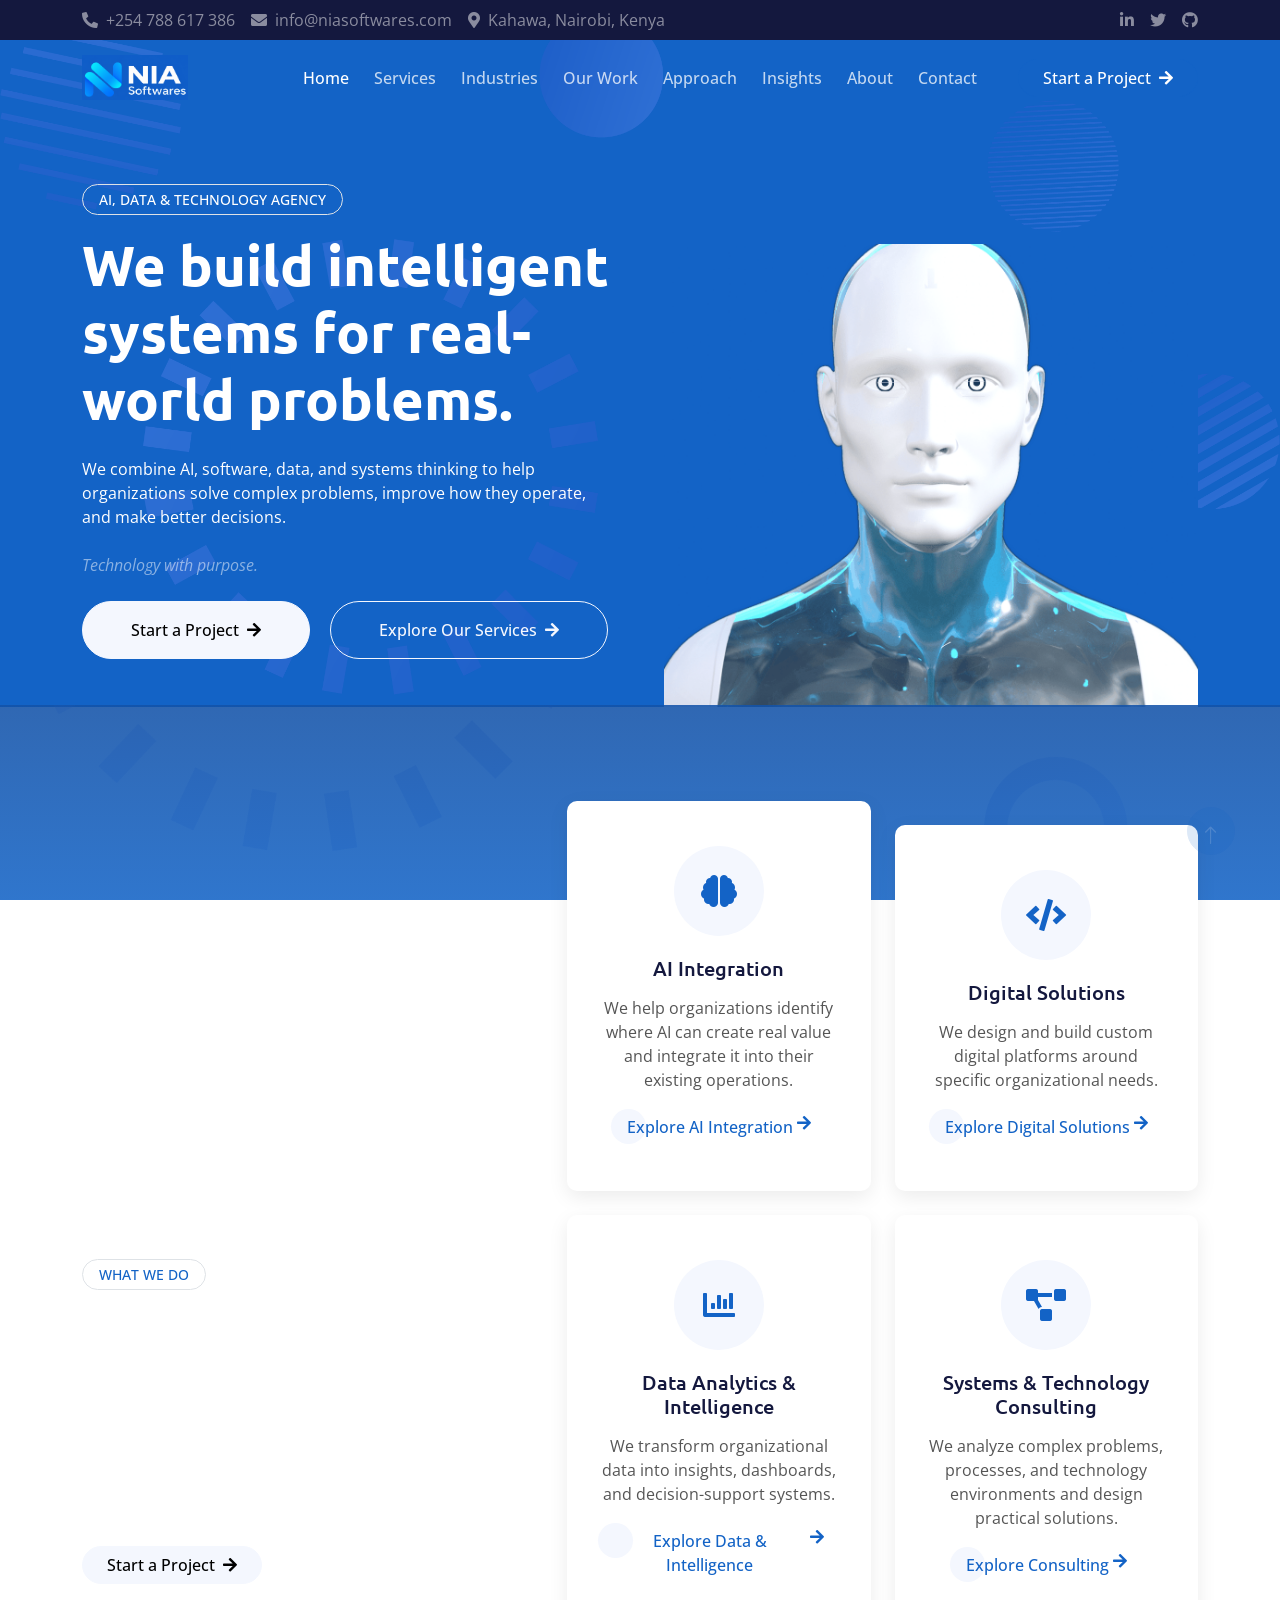
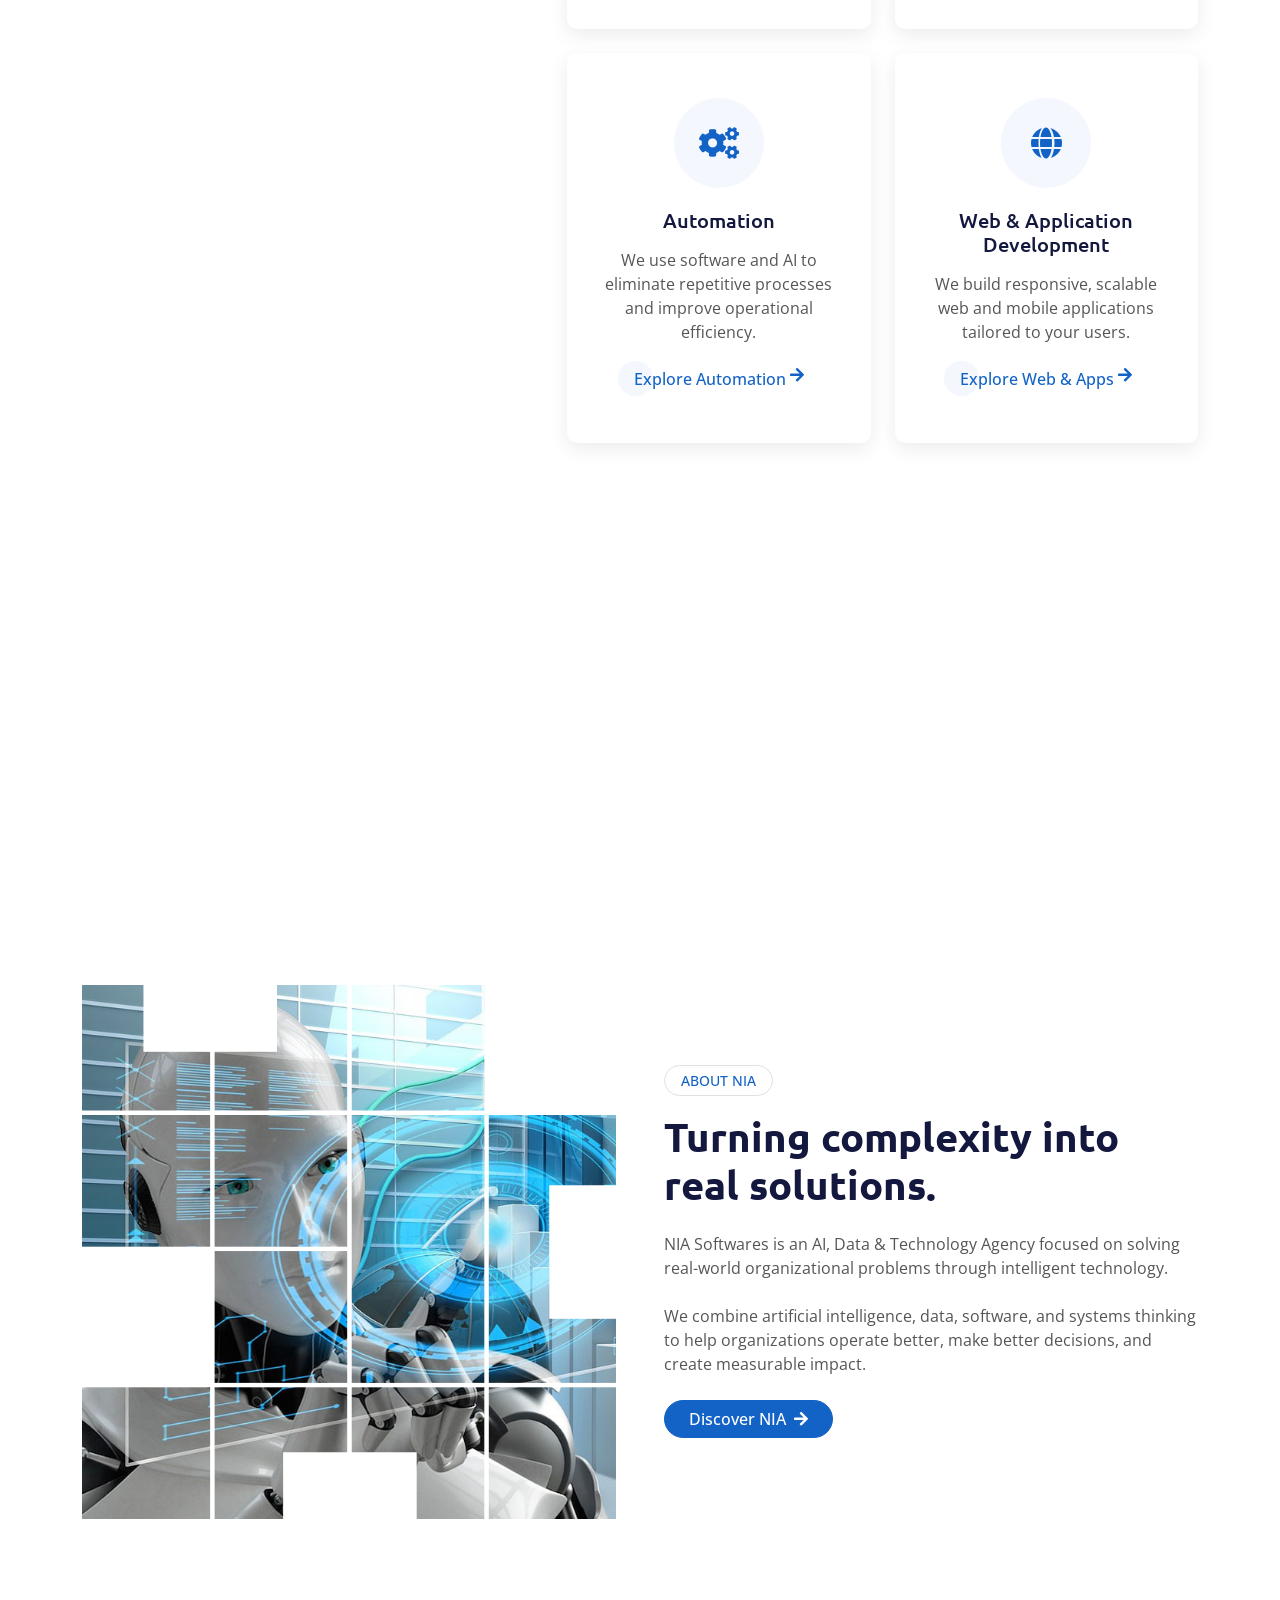
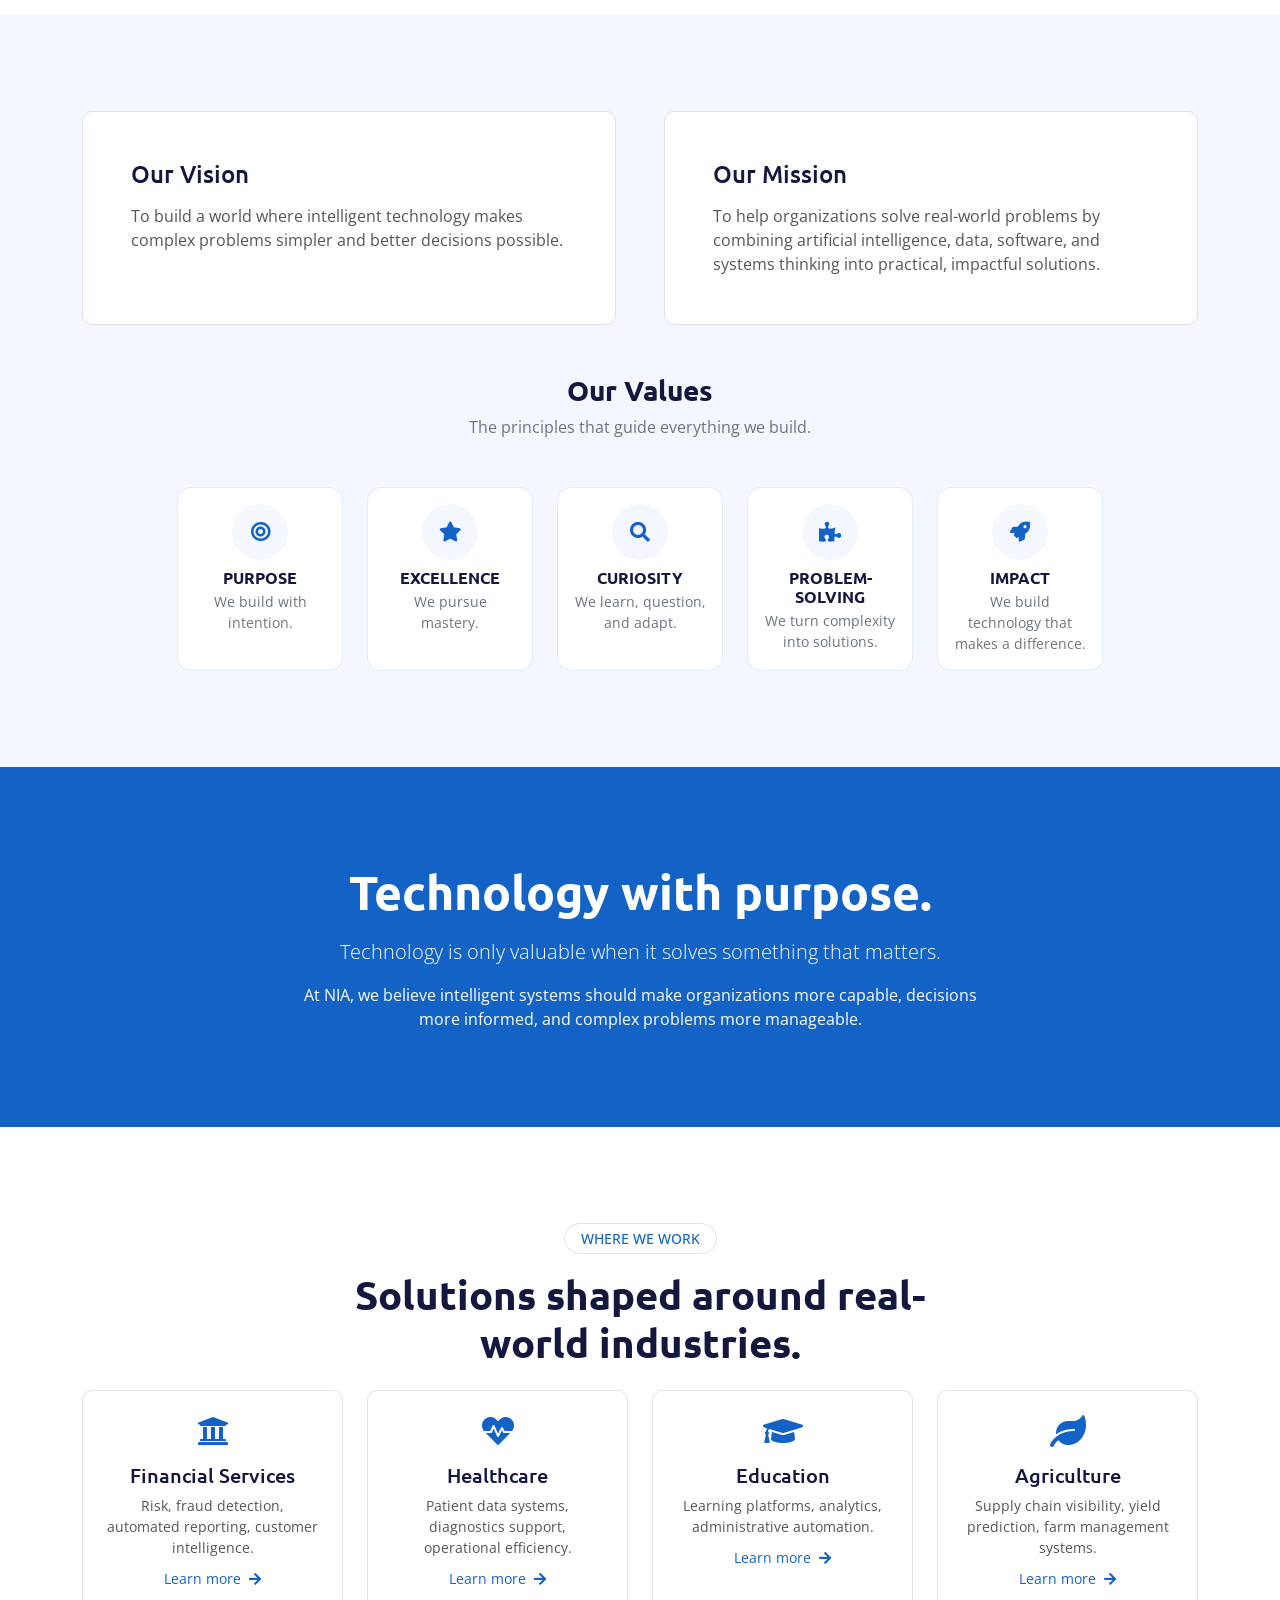
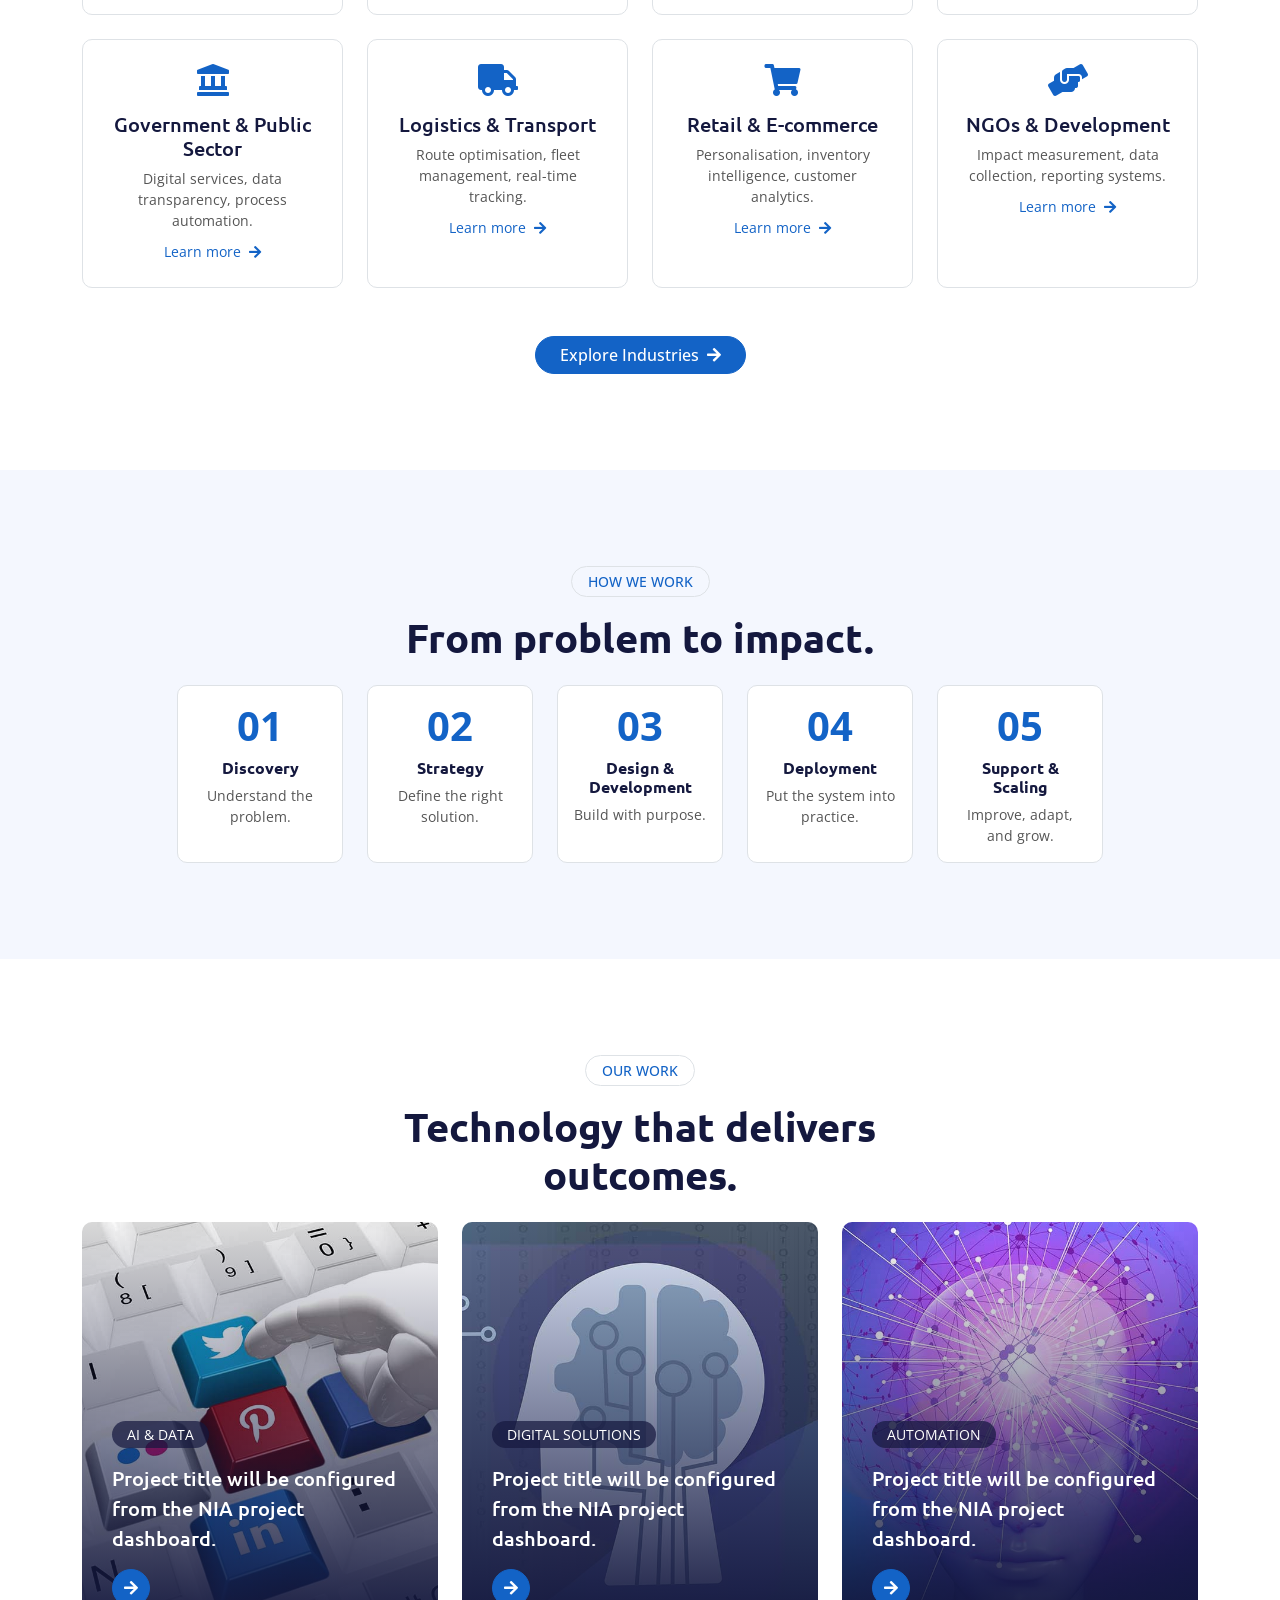
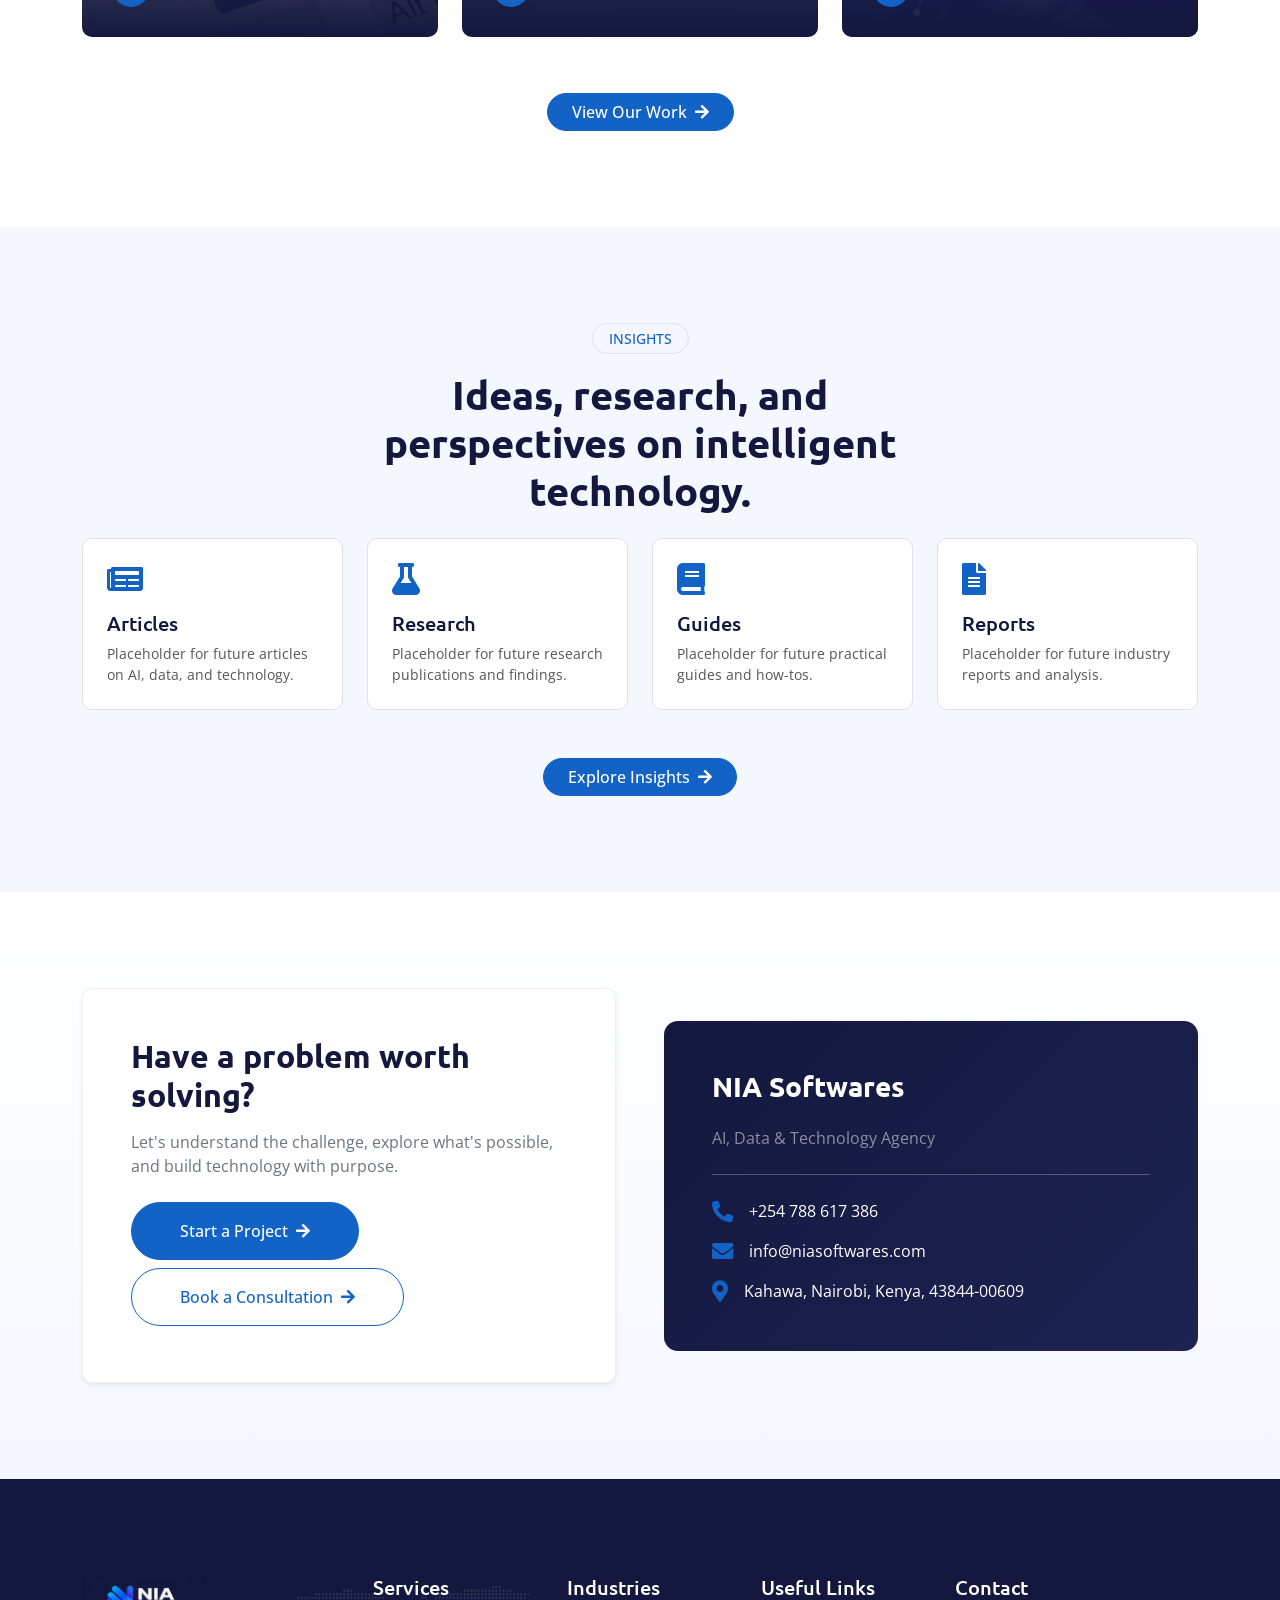
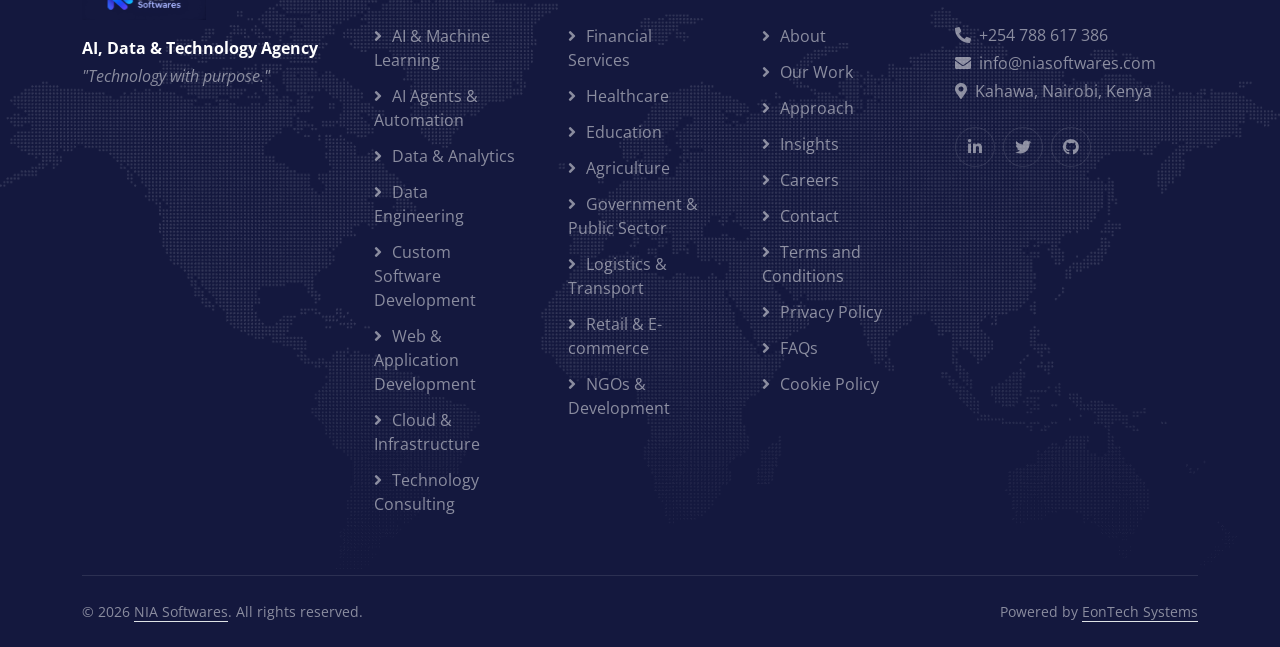
==== index.html @ f7722f37 "NIA Softwares" ====
<!doctype html>
<html lang="en">
  <head>
    <meta charset="utf-8" />
    <title>NIA Softwares | AI, Data &amp; Technology Agency</title>
    <meta
      name="description"
      content="NIA Softwares helps organizations solve real-world problems through AI, data, software, automation, and technology consulting."
    />
    <meta
      name="keywords"
      content="AI agency Kenya, AI solutions Kenya, data analytics Kenya, software development Kenya, AI automation, data intelligence, technology consulting, custom software development, digital solutions, artificial intelligence agency"
    />
    <meta name="viewport" content="width=device-width, initial-scale=1.0" />
    <meta name="theme-color" content="#1363C6" />
    <link rel="canonical" href="https://niasoftwares.com/" />

    <!-- Open Graph -->
    <meta
      property="og:title"
      content="NIA Softwares | AI, Data &amp; Technology Agency"
    />
    <meta
      property="og:description"
      content="We build intelligent systems for real-world problems."
    />
    <meta property="og:type" content="website" />
    <meta property="og:url" content="https://niasoftwares.com/" />
    <meta
      property="og:image"
      content="https://niasoftwares.com/img/nia-logo.png"
    />

    <!-- Twitter -->
    <meta name="twitter:card" content="summary_large_image" />
    <meta
      name="twitter:title"
      content="NIA Softwares | AI, Data &amp; Technology Agency"
    />
    <meta
      name="twitter:description"
      content="We build intelligent systems for real-world problems."
    />
    <meta
      name="twitter:image"
      content="https://niasoftwares.com/img/nia-logo.png"
    />

    <!-- Favicon -->
    <link href="img/favicon.ico" rel="icon" />

    <!-- Google Web Fonts -->
    <link rel="preconnect" href="https://fonts.googleapis.com" />
    <link rel="preconnect" href="https://fonts.gstatic.com" crossorigin />
    <link
      href="https://fonts.googleapis.com/css2?family=Open+Sans:wght@400;600&family=Ubuntu:wght@500;700&display=swap"
      rel="stylesheet"
    />

    <!-- Icon Font Stylesheet -->
    <link
      href="https://cdnjs.cloudflare.com/ajax/libs/font-awesome/5.10.0/css/all.min.css"
      rel="stylesheet"
    />
    <link
      href="https://cdn.jsdelivr.net/npm/bootstrap-icons@1.4.1/font/bootstrap-icons.css"
      rel="stylesheet"
    />

    <!-- Libraries Stylesheet -->
    <link href="lib/animate/animate.min.css" rel="stylesheet" />

    <!-- Customized Bootstrap Stylesheet -->
    <link href="css/bootstrap.min.css" rel="stylesheet" />

    <!-- Template Stylesheet -->
    <link href="css/style.css" rel="stylesheet" />
  </head>

  <body>
    <!-- Spinner Start -->
    <div
      id="spinner"
      class="show bg-white position-fixed translate-middle w-100 vh-100 top-50 start-50 d-flex align-items-center justify-content-center"
    >
      <div
        class="spinner-grow text-primary"
        style="width: 3rem; height: 3rem"
        role="status"
      >
        <span class="sr-only">Loading...</span>
      </div>
    </div>
    <!-- Spinner End -->

    <!-- Top Bar Start -->
    <div class="container-fluid bg-dark text-white-50 py-2 d-none d-lg-block">
      <div class="container">
        <div class="d-flex justify-content-between align-items-center">
          <div class="d-flex align-items-center">
            <a class="text-white-50 me-3" href="tel:+254788617386"
              ><i class="fa fa-phone-alt me-2"></i>+254 788 617 386</a
            >
            <a class="text-white-50 me-3" href="mailto:info@niasoftwares.com"
              ><i class="fa fa-envelope me-2"></i>info@niasoftwares.com</a
            >
            <span class="text-white-50"
              ><i class="fa fa-map-marker-alt me-2"></i>Kahawa, Nairobi,
              Kenya</span
            >
          </div>
          <div class="d-flex">
            <a class="text-white-50 me-3" href="#"
              ><i class="fab fa-linkedin-in"></i
            ></a>
            <a class="text-white-50 me-3" href="#"
              ><i class="fab fa-twitter"></i
            ></a>
            <a class="text-white-50" href="#"><i class="fab fa-github"></i></a>
          </div>
        </div>
      </div>
    </div>
    <!-- Top Bar End -->

    <!-- Navbar Start -->
    <div class="container-fluid sticky-top">
      <div class="container">
        <nav class="navbar navbar-expand-lg navbar-dark p-0">
          <a href="index.html" class="navbar-brand">
            <img
              src="img/nia-logo.png"
              alt="NIA Softwares"
              style="height: 45px"
            />
          </a>
          <button
            type="button"
            class="navbar-toggler ms-auto me-0"
            data-bs-toggle="collapse"
            data-bs-target="#navbarCollapse"
          >
            <span class="navbar-toggler-icon"></span>
          </button>
          <div class="collapse navbar-collapse" id="navbarCollapse">
            <div class="navbar-nav ms-auto align-items-lg-center">
              <a href="index.html" class="nav-item nav-link active">Home</a>

              <!-- Mega Menu: Services -->
              <div class="nav-item dropdown mega-menu">
                <a
                  href="#"
                  class="nav-link dropdown-toggle"
                  data-bs-toggle="dropdown"
                  >Services</a
                >
                <div class="dropdown-menu mega-dropdown">
                  <div class="row g-0">
                    <div class="col-lg-3 col-md-6">
                      <div class="mega-col">
                        <h6 class="mega-heading">AI &amp; Machine Learning</h6>
                        <a href="nia-services.html#ai-ml" class="mega-link"
                          >AI &amp; Machine Learning</a
                        >
                        <a href="nia-services.html#ai-agents" class="mega-link"
                          >AI Agents &amp; Automation</a
                        >
                        <a
                          href="nia-services.html#data-analytics"
                          class="mega-link"
                          >Data &amp; Analytics</a
                        >
                        <a
                          href="nia-services.html#data-engineering"
                          class="mega-link"
                          >Data Engineering</a
                        >
                      </div>
                    </div>
                    <div class="col-lg-3 col-md-6">
                      <div class="mega-col">
                        <h6 class="mega-heading">Development</h6>
                        <a
                          href="nia-services.html#custom-software"
                          class="mega-link"
                          >Custom Software Development</a
                        >
                        <a href="nia-services.html#web-app" class="mega-link"
                          >Web &amp; Application Development</a
                        >
                        <a
                          href="nia-services.html#cloud-infra"
                          class="mega-link"
                          >Cloud &amp; Infrastructure</a
                        >
                        <a href="nia-services.html#consulting" class="mega-link"
                          >Technology Consulting</a
                        >
                      </div>
                    </div>
                    <div class="col-lg-6 d-none d-lg-block">
                      <div class="mega-feature">
                        <i class="fa fa-cogs fa-2x text-primary mb-2"></i>
                        <h6 class="text-white">
                          Technology designed around your problems.
                        </h6>
                        <p class="small text-white-50 mb-2">
                          From AI to custom software, we build what your
                          organisation actually needs.
                        </p>
                        <a
                          href="nia-services.html"
                          class="btn btn-sm btn-primary rounded-pill px-3"
                          >Explore All Services
                          <i class="fa fa-arrow-right ms-1"></i
                        ></a>
                      </div>
                    </div>
                  </div>
                </div>
              </div>

              <!-- Mega Menu: Industries -->
              <div class="nav-item dropdown mega-menu">
                <a
                  href="#"
                  class="nav-link dropdown-toggle"
                  data-bs-toggle="dropdown"
                  >Industries</a
                >
                <div class="dropdown-menu mega-dropdown">
                  <div class="row g-0">
                    <div class="col-lg-3 col-md-6">
                      <div class="mega-col">
                        <h6 class="mega-heading">Sectors</h6>
                        <a href="nia-industries.html#finance" class="mega-link"
                          >Financial Services</a
                        >
                        <a
                          href="nia-industries.html#healthcare"
                          class="mega-link"
                          >Healthcare</a
                        >
                        <a
                          href="nia-industries.html#education"
                          class="mega-link"
                          >Education</a
                        >
                        <a
                          href="nia-industries.html#agriculture"
                          class="mega-link"
                          >Agriculture</a
                        >
                      </div>
                    </div>
                    <div class="col-lg-3 col-md-6">
                      <div class="mega-col">
                        <h6 class="mega-heading">Public &amp; Commerce</h6>
                        <a
                          href="nia-industries.html#government"
                          class="mega-link"
                          >Government &amp; Public Sector</a
                        >
                        <a
                          href="nia-industries.html#logistics"
                          class="mega-link"
                          >Logistics &amp; Transport</a
                        >
                        <a href="nia-industries.html#retail" class="mega-link"
                          >Retail &amp; E-commerce</a
                        >
                        <a href="nia-industries.html#ngos" class="mega-link"
                          >NGOs &amp; Development</a
                        >
                      </div>
                    </div>
                    <div class="col-lg-6 d-none d-lg-block">
                      <div class="mega-feature">
                        <i
                          class="fa fa-globe-africa fa-2x text-primary mb-2"
                        ></i>
                        <h6 class="text-white">
                          Solutions shaped around real-world industries.
                        </h6>
                        <p class="small text-white-50 mb-2">
                          We understand the context behind the technology.
                        </p>
                        <a
                          href="nia-industries.html"
                          class="btn btn-sm btn-primary rounded-pill px-3"
                          >Explore Industries
                          <i class="fa fa-arrow-right ms-1"></i
                        ></a>
                      </div>
                    </div>
                  </div>
                </div>
              </div>

              <!-- Mega Menu: Our Work -->
              <div class="nav-item dropdown mega-menu">
                <a
                  href="#"
                  class="nav-link dropdown-toggle"
                  data-bs-toggle="dropdown"
                  >Our Work</a
                >
                <div class="dropdown-menu mega-dropdown">
                  <div class="row g-0">
                    <div class="col-lg-3 col-md-6">
                      <div class="mega-col">
                        <h6 class="mega-heading">Evidence</h6>
                        <a href="nia-work.html#case-studies" class="mega-link"
                          >Case Studies</a
                        >
                        <a href="nia-work.html#projects" class="mega-link"
                          >Projects</a
                        >
                        <a href="nia-work.html#client-results" class="mega-link"
                          >Client Results</a
                        >
                      </div>
                    </div>
                    <div class="col-lg-3 col-md-6">
                      <div class="mega-col">
                        <h6 class="mega-heading">Coming Soon</h6>
                        <span class="mega-link disabled"
                          >Project Dashboard</span
                        >
                        <span class="mega-link disabled">Client Portal</span>
                      </div>
                    </div>
                    <div class="col-lg-6 d-none d-lg-block">
                      <div class="mega-feature">
                        <i class="fa fa-chart-line fa-2x text-primary mb-2"></i>
                        <h6 class="text-white">
                          Technology that delivers outcomes.
                        </h6>
                        <p class="small text-white-50 mb-2">
                          Real projects will be populated from the NIA
                          dashboard.
                        </p>
                        <a
                          href="nia-work.html"
                          class="btn btn-sm btn-primary rounded-pill px-3"
                          >View Our Work <i class="fa fa-arrow-right ms-1"></i
                        ></a>
                      </div>
                    </div>
                  </div>
                </div>
              </div>

              <!-- Mega Menu: Approach -->
              <div class="nav-item dropdown mega-menu">
                <a
                  href="#"
                  class="nav-link dropdown-toggle"
                  data-bs-toggle="dropdown"
                  >Approach</a
                >
                <div class="dropdown-menu mega-dropdown">
                  <div class="row g-0">
                    <div class="col-lg-3 col-md-6">
                      <div class="mega-col">
                        <h6 class="mega-heading">Process</h6>
                        <a
                          href="nia-approach.html#how-we-work"
                          class="mega-link"
                          >How We Work</a
                        >
                        <a href="nia-approach.html#discovery" class="mega-link"
                          >Discovery</a
                        >
                        <a href="nia-approach.html#strategy" class="mega-link"
                          >Strategy</a
                        >
                        <a href="nia-approach.html#design-dev" class="mega-link"
                          >Design &amp; Development</a
                        >
                      </div>
                    </div>
                    <div class="col-lg-3 col-md-6">
                      <div class="mega-col">
                        <h6 class="mega-heading">Delivery</h6>
                        <a href="nia-approach.html#deployment" class="mega-link"
                          >Deployment</a
                        >
                        <a href="nia-approach.html#support" class="mega-link"
                          >Support &amp; Scaling</a
                        >
                      </div>
                    </div>
                    <div class="col-lg-6 d-none d-lg-block">
                      <div class="mega-feature">
                        <i class="fa fa-route fa-2x text-primary mb-2"></i>
                        <h6 class="text-white">From problem to impact.</h6>
                        <p class="small text-white-50 mb-2">
                          A clear, structured path from understanding to scale.
                        </p>
                        <a
                          href="nia-approach.html"
                          class="btn btn-sm btn-primary rounded-pill px-3"
                          >See Our Approach
                          <i class="fa fa-arrow-right ms-1"></i
                        ></a>
                      </div>
                    </div>
                  </div>
                </div>
              </div>

              <!-- Mega Menu: Insights -->
              <div class="nav-item dropdown mega-menu">
                <a
                  href="#"
                  class="nav-link dropdown-toggle"
                  data-bs-toggle="dropdown"
                  >Insights</a
                >
                <div class="dropdown-menu mega-dropdown">
                  <div class="row g-0">
                    <div class="col-lg-3 col-md-6">
                      <div class="mega-col">
                        <h6 class="mega-heading">Knowledge</h6>
                        <a href="nia-insights.html#articles" class="mega-link"
                          >Articles</a
                        >
                        <a href="nia-insights.html#research" class="mega-link"
                          >Research</a
                        >
                        <a href="nia-insights.html#guides" class="mega-link"
                          >Guides</a
                        >
                        <a href="nia-insights.html#reports" class="mega-link"
                          >Reports</a
                        >
                      </div>
                    </div>
                    <div class="col-lg-3 col-md-6">
                      <div class="mega-col">
                        <h6 class="mega-heading">Coming Soon</h6>
                        <span class="mega-link disabled"
                          >AI &amp; Automation</span
                        >
                        <span class="mega-link disabled"
                          >Data &amp; Analytics</span
                        >
                      </div>
                    </div>
                    <div class="col-lg-6 d-none d-lg-block">
                      <div class="mega-feature">
                        <i class="fa fa-lightbulb fa-2x text-primary mb-2"></i>
                        <h6 class="text-white">
                          Ideas, research, and perspectives.
                        </h6>
                        <p class="small text-white-50 mb-2">
                          Thought leadership on intelligent technology.
                        </p>
                        <a
                          href="nia-insights.html"
                          class="btn btn-sm btn-primary rounded-pill px-3"
                          >Explore Insights
                          <i class="fa fa-arrow-right ms-1"></i
                        ></a>
                      </div>
                    </div>
                  </div>
                </div>
              </div>

              <!-- Mega Menu: About -->
              <div class="nav-item dropdown mega-menu">
                <a
                  href="#"
                  class="nav-link dropdown-toggle"
                  data-bs-toggle="dropdown"
                  >About</a
                >
                <div class="dropdown-menu mega-dropdown">
                  <div class="row g-0">
                    <div class="col-lg-3 col-md-6">
                      <div class="mega-col">
                        <h6 class="mega-heading">Company</h6>
                        <a href="nia-about.html#who-we-are" class="mega-link"
                          >Who We Are</a
                        >
                        <a href="nia-about.html#mission" class="mega-link"
                          >Our Mission</a
                        >
                        <a href="nia-about.html#team" class="mega-link"
                          >Our Team</a
                        >
                        <a href="nia-about.html#values" class="mega-link"
                          >Our Values</a
                        >
                        <a href="nia-about.html#careers" class="mega-link"
                          >Careers</a
                        >
                      </div>
                    </div>
                    <div class="col-lg-3 col-md-6">
                      <div class="mega-col">
                        <h6 class="mega-heading">Philosophy</h6>
                        <span class="mega-link disabled"
                          >Technology with purpose.</span
                        >
                      </div>
                    </div>
                    <div class="col-lg-6 d-none d-lg-block">
                      <div class="mega-feature">
                        <i class="fa fa-users fa-2x text-primary mb-2"></i>
                        <h6 class="text-white">
                          Turning complexity into real solutions.
                        </h6>
                        <p class="small text-white-50 mb-2">
                          Learn who we are and why we build.
                        </p>
                        <a
                          href="nia-about.html"
                          class="btn btn-sm btn-primary rounded-pill px-3"
                          >Discover NIA <i class="fa fa-arrow-right ms-1"></i
                        ></a>
                      </div>
                    </div>
                  </div>
                </div>
              </div>

              <a href="nia-contact.html" class="nav-item nav-link">Contact</a>
            </div>
            <a
              href="nia-contact.html"
              class="btn btn-primary rounded-pill px-4 ms-3 d-none d-lg-block"
              >Start a Project <i class="fa fa-arrow-right ms-1"></i
            ></a>
          </div>
        </nav>
      </div>
    </div>
    <!-- Navbar End -->

    <!-- Hero Start -->
    <div class="container-fluid pt-5 bg-primary hero-header mb-5">
      <div class="container pt-5">
        <div class="row g-5 pt-5">
          <div
            class="col-lg-6 align-self-center text-center text-lg-start mb-lg-5"
          >
            <div
              class="btn btn-sm border rounded-pill text-white px-3 mb-3 animated slideInRight"
            >
              AI, DATA &amp; TECHNOLOGY AGENCY
            </div>
            <h1 class="display-4 text-white mb-4 animated slideInRight">
              We build intelligent systems for real-world problems.
            </h1>
            <p class="text-white mb-4 animated slideInRight">
              We combine AI, software, data, and systems thinking to help
              organizations solve complex problems, improve how they operate,
              and make better decisions.
            </p>
            <p class="text-white-50 mb-4 animated slideInRight fst-italic">
              Technology with purpose.
            </p>
            <a
              href="nia-contact.html"
              class="btn btn-light py-sm-3 px-sm-5 rounded-pill me-3 animated slideInRight"
              >Start a Project <i class="fa fa-arrow-right ms-1"></i
            ></a>
            <a
              href="nia-services.html"
              class="btn btn-outline-light py-sm-3 px-sm-5 rounded-pill animated slideInRight"
              >Explore Our Services <i class="fa fa-arrow-right ms-1"></i
            ></a>
          </div>
          <div class="col-lg-6 align-self-end text-center text-lg-end">
            <img
              class="img-fluid"
              src="img/hero-img.gif"
              alt="Intelligent systems illustration"
            />
          </div>
        </div>
      </div>
    </div>
    <!-- Hero End -->

    <!-- What We Do Start (moved up, with background image) -->
    <div
      class="container-fluid py-5 nia-what-we-do"
      id="services"
      style="margin-top: -50px"
    >
      <div class="container py-5 position-relative">
        <div class="row g-5 align-items-center">
          <div class="col-lg-5 wow fadeIn" data-wow-delay="0.1s">
            <div
              class="btn btn-sm border rounded-pill text-primary px-3 mb-3 bg-white"
            >
              WHAT WE DO
            </div>
            <h1 class="mb-4 text-white">
              Technology designed around your problems.
            </h1>
            <p class="mb-4 text-white-50">
              We don't start with technology for technology's sake. We start by
              understanding the problem, then design the right combination of
              AI, data, software, automation, and systems thinking to solve it.
            </p>
            <a class="btn btn-light rounded-pill px-4" href="nia-contact.html"
              >Start a Project <i class="fa fa-arrow-right ms-1"></i
            ></a>
          </div>
          <div class="col-lg-7">
            <div class="row g-4">
              <div class="col-md-6">
                <div class="row g-4">
                  <div
                    class="col-12 wow fadeIn"
                    data-wow-delay="0.1s"
                    id="service-ai"
                  >
                    <div
                      class="service-item d-flex flex-column justify-content-center text-center rounded bg-white bg-opacity-95"
                    >
                      <div class="service-icon btn-square">
                        <i class="fa fa-brain fa-2x"></i>
                      </div>
                      <h5 class="mb-3">AI Integration</h5>
                      <p>
                        We help organizations identify where AI can create real
                        value and integrate it into their existing operations.
                      </p>
                      <a
                        class="btn px-3 mt-auto mx-auto"
                        href="nia-services.html#ai-ml"
                        >Explore AI Integration
                        <i class="fa fa-arrow-right ms-1"></i
                      ></a>
                    </div>
                  </div>
                  <div
                    class="col-12 wow fadeIn"
                    data-wow-delay="0.3s"
                    id="service-data"
                  >
                    <div
                      class="service-item d-flex flex-column justify-content-center text-center rounded bg-white bg-opacity-95"
                    >
                      <div class="service-icon btn-square">
                        <i class="fa fa-chart-bar fa-2x"></i>
                      </div>
                      <h5 class="mb-3">Data Analytics &amp; Intelligence</h5>
                      <p>
                        We transform organizational data into insights,
                        dashboards, and decision-support systems.
                      </p>
                      <a
                        class="btn px-3 mt-auto mx-auto"
                        href="nia-services.html#data-analytics"
                        >Explore Data &amp; Intelligence
                        <i class="fa fa-arrow-right ms-1"></i
                      ></a>
                    </div>
                  </div>
                  <div
                    class="col-12 wow fadeIn"
                    data-wow-delay="0.5s"
                    id="service-automation"
                  >
                    <div
                      class="service-item d-flex flex-column justify-content-center text-center rounded bg-white bg-opacity-95"
                    >
                      <div class="service-icon btn-square">
                        <i class="fa fa-cogs fa-2x"></i>
                      </div>
                      <h5 class="mb-3">Automation</h5>
                      <p>
                        We use software and AI to eliminate repetitive processes
                        and improve operational efficiency.
                      </p>
                      <a
                        class="btn px-3 mt-auto mx-auto"
                        href="nia-services.html#ai-agents"
                        >Explore Automation
                        <i class="fa fa-arrow-right ms-1"></i
                      ></a>
                    </div>
                  </div>
                </div>
              </div>
              <div class="col-md-6 pt-md-4">
                <div class="row g-4">
                  <div
                    class="col-12 wow fadeIn"
                    data-wow-delay="0.2s"
                    id="service-custom"
                  >
                    <div
                      class="service-item d-flex flex-column justify-content-center text-center rounded bg-white bg-opacity-95"
                    >
                      <div class="service-icon btn-square">
                        <i class="fa fa-code fa-2x"></i>
                      </div>
                      <h5 class="mb-3">Digital Solutions</h5>
                      <p>
                        We design and build custom digital platforms around
                        specific organizational needs.
                      </p>
                      <a
                        class="btn px-3 mt-auto mx-auto"
                        href="nia-services.html#custom-software"
                        >Explore Digital Solutions
                        <i class="fa fa-arrow-right ms-1"></i
                      ></a>
                    </div>
                  </div>
                  <div
                    class="col-12 wow fadeIn"
                    data-wow-delay="0.4s"
                    id="service-consulting"
                  >
                    <div
                      class="service-item d-flex flex-column justify-content-center text-center rounded bg-white bg-opacity-95"
                    >
                      <div class="service-icon btn-square">
                        <i class="fa fa-project-diagram fa-2x"></i>
                      </div>
                      <h5 class="mb-3">Systems &amp; Technology Consulting</h5>
                      <p>
                        We analyze complex problems, processes, and technology
                        environments and design practical solutions.
                      </p>
                      <a
                        class="btn px-3 mt-auto mx-auto"
                        href="nia-services.html#consulting"
                        >Explore Consulting
                        <i class="fa fa-arrow-right ms-1"></i
                      ></a>
                    </div>
                  </div>
                  <div
                    class="col-12 wow fadeIn"
                    data-wow-delay="0.6s"
                    id="service-web"
                  >
                    <div
                      class="service-item d-flex flex-column justify-content-center text-center rounded bg-white bg-opacity-95"
                    >
                      <div class="service-icon btn-square">
                        <i class="fa fa-globe fa-2x"></i>
                      </div>
                      <h5 class="mb-3">Web &amp; Application Development</h5>
                      <p>
                        We build responsive, scalable web and mobile
                        applications tailored to your users.
                      </p>
                      <a
                        class="btn px-3 mt-auto mx-auto"
                        href="nia-services.html#web-app"
                        >Explore Web &amp; Apps
                        <i class="fa fa-arrow-right ms-1"></i
                      ></a>
                    </div>
                  </div>
                </div>
              </div>
            </div>
          </div>
        </div>
      </div>
    </div>
    <!-- What We Do End -->

    <!-- Fixed Background Parallax Section -->
    <div class="container-fluid nia-parallax-section">
      <div class="container py-5 text-center">
        <div class="row justify-content-center py-5">
          <div class="col-lg-8 wow fadeIn" data-wow-delay="0.1s">
            <h2 class="text-white display-6 mb-3">
              From complexity to clarity.
            </h2>
            <p class="text-white-50 lead">
              We turn real-world problems into intelligent, practical systems.
            </p>
          </div>
        </div>
      </div>
    </div>
    <!-- Fixed Background Parallax End -->

    <!-- About NIA Start -->
    <div class="container-fluid py-5" id="about">
      <div class="container py-5">
        <div class="row g-5 align-items-center">
          <div class="col-lg-6 wow fadeIn" data-wow-delay="0.1s">
            <div class="about-img">
              <img
                class="img-fluid"
                src="img/about-img.jpg"
                alt="NIA Softwares team collaborating"
              />
            </div>
          </div>
          <div class="col-lg-6 wow fadeIn" data-wow-delay="0.5s">
            <div class="btn btn-sm border rounded-pill text-primary px-3 mb-3">
              ABOUT NIA
            </div>
            <h1 class="mb-4">Turning complexity into real solutions.</h1>
            <p class="mb-4">
              NIA Softwares is an AI, Data &amp; Technology Agency focused on
              solving real-world organizational problems through intelligent
              technology.
            </p>
            <p class="mb-4">
              We combine artificial intelligence, data, software, and systems
              thinking to help organizations operate better, make better
              decisions, and create measurable impact.
            </p>
            <a
              class="btn btn-primary rounded-pill px-4"
              href="nia-about.html#who-we-are"
              >Discover NIA <i class="fa fa-arrow-right ms-1"></i
            ></a>
          </div>
        </div>
      </div>
    </div>
    <!-- About NIA End -->

    <!-- Vision Mission Values Start (Redesigned Values) -->
    <div class="container-fluid bg-light py-5">
      <div class="container py-5">
        <div class="row g-5 mb-5">
          <div class="col-lg-6 wow fadeIn" data-wow-delay="0.1s">
            <div class="h-100 p-5 bg-white rounded border">
              <h4 class="mb-3">Our Vision</h4>
              <p class="mb-0">
                To build a world where intelligent technology makes complex
                problems simpler and better decisions possible.
              </p>
            </div>
          </div>
          <div class="col-lg-6 wow fadeIn" data-wow-delay="0.3s">
            <div class="h-100 p-5 bg-white rounded border">
              <h4 class="mb-3">Our Mission</h4>
              <p class="mb-0">
                To help organizations solve real-world problems by combining
                artificial intelligence, data, software, and systems thinking
                into practical, impactful solutions.
              </p>
            </div>
          </div>
        </div>

        <!-- Redesigned Our Values -->
        <div class="text-center mb-5 wow fadeIn" data-wow-delay="0.1s">
          <h3 class="mb-2">Our Values</h3>
          <p class="text-muted">
            The principles that guide everything we build.
          </p>
        </div>
        <div class="row g-4 justify-content-center">
          <div class="col-lg-2 col-md-4 col-6 wow fadeIn" data-wow-delay="0.1s">
            <div class="value-pill text-center p-3">
              <div class="value-icon mb-2"><i class="fa fa-bullseye"></i></div>
              <h6 class="mb-1 fw-bold">PURPOSE</h6>
              <p class="small text-muted mb-0">We build with intention.</p>
            </div>
          </div>
          <div class="col-lg-2 col-md-4 col-6 wow fadeIn" data-wow-delay="0.2s">
            <div class="value-pill text-center p-3">
              <div class="value-icon mb-2"><i class="fa fa-star"></i></div>
              <h6 class="mb-1 fw-bold">EXCELLENCE</h6>
              <p class="small text-muted mb-0">We pursue mastery.</p>
            </div>
          </div>
          <div class="col-lg-2 col-md-4 col-6 wow fadeIn" data-wow-delay="0.3s">
            <div class="value-pill text-center p-3">
              <div class="value-icon mb-2"><i class="fa fa-search"></i></div>
              <h6 class="mb-1 fw-bold">CURIOSITY</h6>
              <p class="small text-muted mb-0">
                We learn, question, and adapt.
              </p>
            </div>
          </div>
          <div class="col-lg-2 col-md-4 col-6 wow fadeIn" data-wow-delay="0.4s">
            <div class="value-pill text-center p-3">
              <div class="value-icon mb-2">
                <i class="fa fa-puzzle-piece"></i>
              </div>
              <h6 class="mb-1 fw-bold">PROBLEM-SOLVING</h6>
              <p class="small text-muted mb-0">
                We turn complexity into solutions.
              </p>
            </div>
          </div>
          <div class="col-lg-2 col-md-4 col-6 wow fadeIn" data-wow-delay="0.5s">
            <div class="value-pill text-center p-3">
              <div class="value-icon mb-2"><i class="fa fa-rocket"></i></div>
              <h6 class="mb-1 fw-bold">IMPACT</h6>
              <p class="small text-muted mb-0">
                We build technology that makes a difference.
              </p>
            </div>
          </div>
        </div>
      </div>
    </div>
    <!-- Vision Mission Values End -->

    <!-- Brand Philosophy Start -->
    <div class="container-fluid py-5 bg-primary text-white">
      <div class="container py-5 text-center wow fadeIn" data-wow-delay="0.1s">
        <h2 class="display-5 text-white mb-3">Technology with purpose.</h2>
        <p class="lead mb-3">
          Technology is only valuable when it solves something that matters.
        </p>
        <p class="mb-0 mx-auto" style="max-width: 700px">
          At NIA, we believe intelligent systems should make organizations more
          capable, decisions more informed, and complex problems more
          manageable.
        </p>
      </div>
    </div>
    <!-- Brand Philosophy End -->

    <!-- Industries Preview Start -->
    <div class="container-fluid py-5" id="industries">
      <div class="container py-5">
        <div
          class="text-center mx-auto wow fadeIn"
          data-wow-delay="0.1s"
          style="max-width: 600px"
        >
          <div class="btn btn-sm border rounded-pill text-primary px-3 mb-3">
            WHERE WE WORK
          </div>
          <h1 class="mb-4">Solutions shaped around real-world industries.</h1>
        </div>
        <div class="row g-4">
          <div
            class="col-lg-3 col-md-6 wow fadeIn"
            data-wow-delay="0.1s"
            id="industry-finance"
          >
            <div class="p-4 border rounded h-100 bg-white text-center">
              <i class="fa fa-university fa-2x text-primary mb-3"></i>
              <h5>Financial Services</h5>
              <p class="small mb-2">
                Risk, fraud detection, automated reporting, customer
                intelligence.
              </p>
              <a href="nia-industries.html#finance" class="text-primary small"
                >Learn more <i class="fa fa-arrow-right ms-1"></i
              ></a>
            </div>
          </div>
          <div
            class="col-lg-3 col-md-6 wow fadeIn"
            data-wow-delay="0.2s"
            id="industry-health"
          >
            <div class="p-4 border rounded h-100 bg-white text-center">
              <i class="fa fa-heartbeat fa-2x text-primary mb-3"></i>
              <h5>Healthcare</h5>
              <p class="small mb-2">
                Patient data systems, diagnostics support, operational
                efficiency.
              </p>
              <a
                href="nia-industries.html#healthcare"
                class="text-primary small"
                >Learn more <i class="fa fa-arrow-right ms-1"></i
              ></a>
            </div>
          </div>
          <div
            class="col-lg-3 col-md-6 wow fadeIn"
            data-wow-delay="0.3s"
            id="industry-education"
          >
            <div class="p-4 border rounded h-100 bg-white text-center">
              <i class="fa fa-graduation-cap fa-2x text-primary mb-3"></i>
              <h5>Education</h5>
              <p class="small mb-2">
                Learning platforms, analytics, administrative automation.
              </p>
              <a href="nia-industries.html#education" class="text-primary small"
                >Learn more <i class="fa fa-arrow-right ms-1"></i
              ></a>
            </div>
          </div>
          <div
            class="col-lg-3 col-md-6 wow fadeIn"
            data-wow-delay="0.4s"
            id="industry-agriculture"
          >
            <div class="p-4 border rounded h-100 bg-white text-center">
              <i class="fa fa-leaf fa-2x text-primary mb-3"></i>
              <h5>Agriculture</h5>
              <p class="small mb-2">
                Supply chain visibility, yield prediction, farm management
                systems.
              </p>
              <a
                href="nia-industries.html#agriculture"
                class="text-primary small"
                >Learn more <i class="fa fa-arrow-right ms-1"></i
              ></a>
            </div>
          </div>
          <div
            class="col-lg-3 col-md-6 wow fadeIn"
            data-wow-delay="0.1s"
            id="industry-government"
          >
            <div class="p-4 border rounded h-100 bg-white text-center">
              <i class="fa fa-landmark fa-2x text-primary mb-3"></i>
              <h5>Government &amp; Public Sector</h5>
              <p class="small mb-2">
                Digital services, data transparency, process automation.
              </p>
              <a
                href="nia-industries.html#government"
                class="text-primary small"
                >Learn more <i class="fa fa-arrow-right ms-1"></i
              ></a>
            </div>
          </div>
          <div
            class="col-lg-3 col-md-6 wow fadeIn"
            data-wow-delay="0.2s"
            id="industry-logistics"
          >
            <div class="p-4 border rounded h-100 bg-white text-center">
              <i class="fa fa-truck fa-2x text-primary mb-3"></i>
              <h5>Logistics &amp; Transport</h5>
              <p class="small mb-2">
                Route optimisation, fleet management, real-time tracking.
              </p>
              <a href="nia-industries.html#logistics" class="text-primary small"
                >Learn more <i class="fa fa-arrow-right ms-1"></i
              ></a>
            </div>
          </div>
          <div
            class="col-lg-3 col-md-6 wow fadeIn"
            data-wow-delay="0.3s"
            id="industry-retail"
          >
            <div class="p-4 border rounded h-100 bg-white text-center">
              <i class="fa fa-shopping-cart fa-2x text-primary mb-3"></i>
              <h5>Retail &amp; E-commerce</h5>
              <p class="small mb-2">
                Personalisation, inventory intelligence, customer analytics.
              </p>
              <a href="nia-industries.html#retail" class="text-primary small"
                >Learn more <i class="fa fa-arrow-right ms-1"></i
              ></a>
            </div>
          </div>
          <div
            class="col-lg-3 col-md-6 wow fadeIn"
            data-wow-delay="0.4s"
            id="industry-ngos"
          >
            <div class="p-4 border rounded h-100 bg-white text-center">
              <i class="fa fa-hands-helping fa-2x text-primary mb-3"></i>
              <h5>NGOs &amp; Development</h5>
              <p class="small mb-2">
                Impact measurement, data collection, reporting systems.
              </p>
              <a href="nia-industries.html#ngos" class="text-primary small"
                >Learn more <i class="fa fa-arrow-right ms-1"></i
              ></a>
            </div>
          </div>
        </div>
        <div class="text-center mt-5 wow fadeIn" data-wow-delay="0.1s">
          <a
            href="nia-industries.html"
            class="btn btn-primary rounded-pill px-4"
            >Explore Industries <i class="fa fa-arrow-right ms-1"></i
          ></a>
        </div>
      </div>
    </div>
    <!-- Industries Preview End -->

    <!-- Approach Preview Start -->
    <div class="container-fluid bg-light py-5" id="approach">
      <div class="container py-5">
        <div
          class="text-center mx-auto wow fadeIn"
          data-wow-delay="0.1s"
          style="max-width: 600px"
        >
          <div class="btn btn-sm border rounded-pill text-primary px-3 mb-3">
            HOW WE WORK
          </div>
          <h1 class="mb-4">From problem to impact.</h1>
        </div>
        <div class="row g-4 justify-content-center">
          <div
            class="col-lg-2 col-md-4 wow fadeIn"
            data-wow-delay="0.1s"
            id="approach-discovery"
          >
            <div class="text-center p-3 bg-white rounded border h-100">
              <div class="display-6 text-primary mb-2">01</div>
              <h6 class="fw-bold">Discovery</h6>
              <p class="small mb-0">Understand the problem.</p>
            </div>
          </div>
          <div
            class="col-lg-2 col-md-4 wow fadeIn"
            data-wow-delay="0.2s"
            id="approach-strategy"
          >
            <div class="text-center p-3 bg-white rounded border h-100">
              <div class="display-6 text-primary mb-2">02</div>
              <h6 class="fw-bold">Strategy</h6>
              <p class="small mb-0">Define the right solution.</p>
            </div>
          </div>
          <div
            class="col-lg-2 col-md-4 wow fadeIn"
            data-wow-delay="0.3s"
            id="approach-design"
          >
            <div class="text-center p-3 bg-white rounded border h-100">
              <div class="display-6 text-primary mb-2">03</div>
              <h6 class="fw-bold">Design &amp; Development</h6>
              <p class="small mb-0">Build with purpose.</p>
            </div>
          </div>
          <div
            class="col-lg-2 col-md-4 wow fadeIn"
            data-wow-delay="0.4s"
            id="approach-deployment"
          >
            <div class="text-center p-3 bg-white rounded border h-100">
              <div class="display-6 text-primary mb-2">04</div>
              <h6 class="fw-bold">Deployment</h6>
              <p class="small mb-0">Put the system into practice.</p>
            </div>
          </div>
          <div
            class="col-lg-2 col-md-4 wow fadeIn"
            data-wow-delay="0.5s"
            id="approach-support"
          >
            <div class="text-center p-3 bg-white rounded border h-100">
              <div class="display-6 text-primary mb-2">05</div>
              <h6 class="fw-bold">Support &amp; Scaling</h6>
              <p class="small mb-0">Improve, adapt, and grow.</p>
            </div>
          </div>
        </div>
      </div>
    </div>
    <!-- Approach Preview End -->

    <!-- Our Work Preview Start -->
    <div class="container-fluid py-5" id="work">
      <div class="container py-5">
        <div
          class="text-center mx-auto wow fadeIn"
          data-wow-delay="0.1s"
          style="max-width: 600px"
        >
          <div class="btn btn-sm border rounded-pill text-primary px-3 mb-3">
            OUR WORK
          </div>
          <h1 class="mb-4">Technology that delivers outcomes.</h1>
        </div>
        <div class="row g-4">
          <div class="col-lg-4 wow fadeIn" data-wow-delay="0.3s" id="work-case">
            <div
              class="case-item position-relative overflow-hidden rounded mb-2"
            >
              <img
                class="img-fluid"
                src="img/project-1.jpg"
                alt="Project placeholder"
              />
              <a
                class="case-overlay text-decoration-none"
                href="nia-work.html#case-studies"
              >
                <small>AI &amp; DATA</small>
                <h5 class="lh-base text-white mb-3">
                  Project title will be configured from the NIA project
                  dashboard.
                </h5>
                <span class="btn btn-square btn-primary"
                  ><i class="fa fa-arrow-right"></i
                ></span>
              </a>
            </div>
          </div>
          <div
            class="col-lg-4 wow fadeIn"
            data-wow-delay="0.5s"
            id="work-projects"
          >
            <div
              class="case-item position-relative overflow-hidden rounded mb-2"
            >
              <img
                class="img-fluid"
                src="img/project-2.jpg"
                alt="Project placeholder"
              />
              <a
                class="case-overlay text-decoration-none"
                href="nia-work.html#projects"
              >
                <small>DIGITAL SOLUTIONS</small>
                <h5 class="lh-base text-white mb-3">
                  Project title will be configured from the NIA project
                  dashboard.
                </h5>
                <span class="btn btn-square btn-primary"
                  ><i class="fa fa-arrow-right"></i
                ></span>
              </a>
            </div>
          </div>
          <div
            class="col-lg-4 wow fadeIn"
            data-wow-delay="0.7s"
            id="work-results"
          >
            <div
              class="case-item position-relative overflow-hidden rounded mb-2"
            >
              <img
                class="img-fluid"
                src="img/project-3.jpg"
                alt="Project placeholder"
              />
              <a
                class="case-overlay text-decoration-none"
                href="nia-work.html#client-results"
              >
                <small>AUTOMATION</small>
                <h5 class="lh-base text-white mb-3">
                  Project title will be configured from the NIA project
                  dashboard.
                </h5>
                <span class="btn btn-square btn-primary"
                  ><i class="fa fa-arrow-right"></i
                ></span>
              </a>
            </div>
          </div>
        </div>
        <div class="text-center mt-5 wow fadeIn" data-wow-delay="0.1s">
          <a href="nia-work.html" class="btn btn-primary rounded-pill px-4"
            >View Our Work <i class="fa fa-arrow-right ms-1"></i
          ></a>
        </div>
      </div>
    </div>
    <!-- Our Work Preview End -->

    <!-- Insights Preview Start -->
    <div class="container-fluid bg-light py-5" id="insights">
      <div class="container py-5">
        <div
          class="text-center mx-auto wow fadeIn"
          data-wow-delay="0.1s"
          style="max-width: 600px"
        >
          <div class="btn btn-sm border rounded-pill text-primary px-3 mb-3">
            INSIGHTS
          </div>
          <h1 class="mb-4">
            Ideas, research, and perspectives on intelligent technology.
          </h1>
        </div>
        <div class="row g-4">
          <div
            class="col-lg-3 col-md-6 wow fadeIn"
            data-wow-delay="0.1s"
            id="insights-articles"
          >
            <div class="p-4 bg-white rounded border h-100">
              <i class="fa fa-newspaper text-primary fa-2x mb-3"></i>
              <h5>Articles</h5>
              <p class="small mb-0">
                Placeholder for future articles on AI, data, and technology.
              </p>
            </div>
          </div>
          <div
            class="col-lg-3 col-md-6 wow fadeIn"
            data-wow-delay="0.2s"
            id="insights-research"
          >
            <div class="p-4 bg-white rounded border h-100">
              <i class="fa fa-flask text-primary fa-2x mb-3"></i>
              <h5>Research</h5>
              <p class="small mb-0">
                Placeholder for future research publications and findings.
              </p>
            </div>
          </div>
          <div
            class="col-lg-3 col-md-6 wow fadeIn"
            data-wow-delay="0.3s"
            id="insights-guides"
          >
            <div class="p-4 bg-white rounded border h-100">
              <i class="fa fa-book text-primary fa-2x mb-3"></i>
              <h5>Guides</h5>
              <p class="small mb-0">
                Placeholder for future practical guides and how-tos.
              </p>
            </div>
          </div>
          <div
            class="col-lg-3 col-md-6 wow fadeIn"
            data-wow-delay="0.4s"
            id="insights-reports"
          >
            <div class="p-4 bg-white rounded border h-100">
              <i class="fa fa-file-alt text-primary fa-2x mb-3"></i>
              <h5>Reports</h5>
              <p class="small mb-0">
                Placeholder for future industry reports and analysis.
              </p>
            </div>
          </div>
        </div>
        <div class="text-center mt-5 wow fadeIn" data-wow-delay="0.1s">
          <a href="nia-insights.html" class="btn btn-primary rounded-pill px-4"
            >Explore Insights <i class="fa fa-arrow-right ms-1"></i
          ></a>
        </div>
      </div>
    </div>
    <!-- Insights Preview End -->

    <!-- Creative Contact & CTA Start -->
    <div class="container-fluid nia-contact-cta py-5">
      <div class="container py-5">
        <div class="row g-5 align-items-center">
          <div class="col-lg-6 wow fadeIn" data-wow-delay="0.1s">
            <div class="nia-cta-card p-5 rounded bg-white shadow-sm">
              <h2 class="mb-3">Have a problem worth solving?</h2>
              <p class="mb-4 text-muted">
                Let's understand the challenge, explore what's possible, and
                build technology with purpose.
              </p>
              <a
                href="nia-contact.html"
                class="btn btn-primary rounded-pill px-5 py-3 me-2 mb-2"
                >Start a Project <i class="fa fa-arrow-right ms-1"></i
              ></a>
              <a
                href="tel:+254788617386"
                class="btn btn-outline-primary rounded-pill px-5 py-3 mb-2"
                >Book a Consultation <i class="fa fa-arrow-right ms-1"></i
              ></a>
            </div>
          </div>
          <div class="col-lg-6 wow fadeIn" data-wow-delay="0.3s">
            <div class="nia-contact-info p-5 rounded bg-dark text-white">
              <h3 class="text-white mb-4">NIA Softwares</h3>
              <p class="mb-1 text-white-50">AI, Data &amp; Technology Agency</p>
              <hr class="border-secondary my-4" />
              <div class="d-flex align-items-center mb-3">
                <i class="fa fa-phone-alt text-primary fa-lg me-3"></i>
                <a
                  href="tel:+254788617386"
                  class="text-white text-decoration-none"
                  >+254 788 617 386</a
                >
              </div>
              <div class="d-flex align-items-center mb-3">
                <i class="fa fa-envelope text-primary fa-lg me-3"></i>
                <a
                  href="mailto:info@niasoftwares.com"
                  class="text-white text-decoration-none"
                  >info@niasoftwares.com</a
                >
              </div>
              <div class="d-flex align-items-start">
                <i
                  class="fa fa-map-marker-alt text-primary fa-lg me-3 mt-1"
                ></i>
                <span>Kahawa, Nairobi, Kenya, 43844-00609</span>
              </div>
            </div>
          </div>
        </div>
      </div>
    </div>
    <!-- Creative Contact & CTA End -->

    <!-- Footer Start -->
    <div class="container-fluid bg-dark text-white-50 footer pt-5">
      <div class="container py-5">
        <div class="row g-5">
          <div class="col-md-6 col-lg-3 wow fadeIn" data-wow-delay="0.1s">
            <a href="index.html" class="d-inline-block mb-3">
              <img
                src="img/nia-footer-logo.png"
                alt="NIA Softwares"
                style="height: 45px"
              />
            </a>
            <p class="mb-1 fw-bold text-white">
              AI, Data &amp; Technology Agency
            </p>
            <p class="mb-0 fst-italic">"Technology with purpose."</p>
          </div>
          <div class="col-md-6 col-lg-2 wow fadeIn" data-wow-delay="0.3s">
            <h5 class="text-white mb-4">Services</h5>
            <a class="btn btn-link" href="nia-services.html#ai-ml"
              >AI &amp; Machine Learning</a
            >
            <a class="btn btn-link" href="nia-services.html#ai-agents"
              >AI Agents &amp; Automation</a
            >
            <a class="btn btn-link" href="nia-services.html#data-analytics"
              >Data &amp; Analytics</a
            >
            <a class="btn btn-link" href="nia-services.html#data-engineering"
              >Data Engineering</a
            >
            <a class="btn btn-link" href="nia-services.html#custom-software"
              >Custom Software Development</a
            >
            <a class="btn btn-link" href="nia-services.html#web-app"
              >Web &amp; Application Development</a
            >
            <a class="btn btn-link" href="nia-services.html#cloud-infra"
              >Cloud &amp; Infrastructure</a
            >
            <a class="btn btn-link" href="nia-services.html#consulting"
              >Technology Consulting</a
            >
          </div>
          <div class="col-md-6 col-lg-2 wow fadeIn" data-wow-delay="0.5s">
            <h5 class="text-white mb-4">Industries</h5>
            <a class="btn btn-link" href="nia-industries.html#finance"
              >Financial Services</a
            >
            <a class="btn btn-link" href="nia-industries.html#healthcare"
              >Healthcare</a
            >
            <a class="btn btn-link" href="nia-industries.html#education"
              >Education</a
            >
            <a class="btn btn-link" href="nia-industries.html#agriculture"
              >Agriculture</a
            >
            <a class="btn btn-link" href="nia-industries.html#government"
              >Government &amp; Public Sector</a
            >
            <a class="btn btn-link" href="nia-industries.html#logistics"
              >Logistics &amp; Transport</a
            >
            <a class="btn btn-link" href="nia-industries.html#retail"
              >Retail &amp; E-commerce</a
            >
            <a class="btn btn-link" href="nia-industries.html#ngos"
              >NGOs &amp; Development</a
            >
          </div>
          <div class="col-md-6 col-lg-2 wow fadeIn" data-wow-delay="0.7s">
            <h5 class="text-white mb-4">Useful Links</h5>
            <a class="btn btn-link" href="nia-about.html">About</a>
            <a class="btn btn-link" href="nia-work.html">Our Work</a>
            <a class="btn btn-link" href="nia-approach.html">Approach</a>
            <a class="btn btn-link" href="nia-insights.html">Insights</a>
            <a class="btn btn-link" href="nia-about.html#careers">Careers</a>
            <a class="btn btn-link" href="nia-contact.html">Contact</a>
            <a class="btn btn-link" href="nia-terms.html"
              >Terms and Conditions</a
            >
            <a class="btn btn-link" href="nia-privacy.html">Privacy Policy</a>
            <a class="btn btn-link" href="nia-faqs.html">FAQs</a>
            <a class="btn btn-link" href="nia-cookies-policy.html"
              >Cookie Policy</a
            >
          </div>
          <div class="col-md-6 col-lg-3 wow fadeIn" data-wow-delay="0.9s">
            <h5 class="text-white mb-4">Contact</h5>
            <p class="mb-1">
              <i class="fa fa-phone-alt me-2"></i
              ><a href="tel:+254788617386" class="text-white-50"
                >+254 788 617 386</a
              >
            </p>
            <p class="mb-1">
              <i class="fa fa-envelope me-2"></i
              ><a href="mailto:info@niasoftwares.com" class="text-white-50"
                >info@niasoftwares.com</a
              >
            </p>
            <p class="mb-3">
              <i class="fa fa-map-marker-alt me-2"></i>Kahawa, Nairobi, Kenya
            </p>
            <div class="d-flex pt-2">
              <a class="btn btn-outline-light btn-social me-2" href="#"
                ><i class="fab fa-linkedin-in"></i
              ></a>
              <a class="btn btn-outline-light btn-social me-2" href="#"
                ><i class="fab fa-twitter"></i
              ></a>
              <a class="btn btn-outline-light btn-social" href="#"
                ><i class="fab fa-github"></i
              ></a>
            </div>
          </div>
        </div>
      </div>
      <div class="container wow fadeIn" data-wow-delay="0.1s">
        <div class="copyright">
          <div class="row">
            <div class="col-md-6 text-center text-md-start mb-3 mb-md-0">
              &copy; 2026 <span id="currentYear"></span>
              <a class="border-bottom text-white-50" href="index.html"
                >NIA Softwares</a
              >. All rights reserved.
            </div>
            <div class="col-md-6 text-center text-md-end">
              <span class="text-white-50"
                >Powered by
                <a
                  class="border-bottom text-white-50"
                  href="https://eontechsystems.com"
                  target="_blank"
                  >EonTech Systems</a
                ></span
              >
            </div>
          </div>
        </div>
      </div>
    </div>
    <!-- Footer End -->

    <!-- Back to Top -->
    <a href="#" class="btn btn-lg btn-primary btn-lg-square back-to-top pt-2"
      ><i class="bi bi-arrow-up"></i
    ></a>

    <!-- JavaScript Libraries -->
    <script src="https://ajax.googleapis.com/ajax/libs/jquery/3.6.1/jquery.min.js"></script>
    <script src="https://cdn.jsdelivr.net/npm/bootstrap@5.0.0/dist/js/bootstrap.bundle.min.js"></script>
    <script src="lib/wow/wow.min.js"></script>
    <script src="lib/easing/easing.min.js"></script>
    <script src="lib/waypoints/waypoints.min.js"></script>

    <!-- Template Javascript -->
    <script src="js/main.js"></script>
  </body>
</html>
---- css/style.css ----
/********** Template CSS **********/
:root {
    --primary: #1363C6;
    --secondary: #15ACE1;
    --light: #F4F7FE;
    --dark: #14183E;
}


/*** Spinner ***/
#spinner {
    opacity: 0;
    visibility: hidden;
    transition: opacity .5s ease-out, visibility 0s linear .5s;
    z-index: 99999;
}

#spinner.show {
    transition: opacity .5s ease-out, visibility 0s linear 0s;
    visibility: visible;
    opacity: 1;
}

.back-to-top {
    position: fixed;
    display: none;
    right: 45px;
    bottom: 45px;
    z-index: 99;
}


/*** Heading ***/
h1,
h2,
h3,
.fw-bold {
    font-weight: 700 !important;
}

h4,
h5,
h6,
.fw-medium {
    font-weight: 500 !important;
}


/*** Button ***/
.btn {
    font-weight: 500;
    transition: .5s;
}

.btn-square {
    width: 38px;
    height: 38px;
}

.btn-sm-square {
    width: 32px;
    height: 32px;
}

.btn-lg-square {
    width: 48px;
    height: 48px;
}

.btn-square,
.btn-sm-square,
.btn-lg-square {
    padding: 0;
    display: flex;
    align-items: center;
    justify-content: center;
    font-weight: normal;
    border-radius: 50px;
}


/*** Navbar ***/
.sticky-top {
    top: -150px;
    transition: .5s;
    z-index: 999;
}

.navbar {
    padding: 11px 0 !important;
    height: 75px;
}

.navbar .navbar-nav .nav-link {
    margin-right: 25px;
    padding: 0;
    color: rgba(255, 255, 255, .75);
    outline: none;
    font-weight: 500;
    position: relative;
    transition: color .3s;
}

.navbar .navbar-nav .nav-link:hover,
.navbar .navbar-nav .nav-link.active {
    color: rgba(255, 255, 255, 1);
}

/* Subtle underline on hover for nav links */
.navbar .navbar-nav > .nav-item > .nav-link::after {
    content: '';
    position: absolute;
    left: 0;
    bottom: -6px;
    width: 0;
    height: 2px;
    background: var(--secondary);
    transition: width .3s ease;
}

.navbar .navbar-nav > .nav-item > .nav-link:hover::after,
.navbar .navbar-nav > .nav-item > .nav-link.active::after {
    width: 100%;
}

/* Dropdown arrow for mega menu toggles */
.navbar .dropdown-toggle::after {
    border: none;
    content: "\f107";
    font-family: "Font Awesome 5 Free";
    font-weight: 900;
    vertical-align: middle;
    margin-left: 6px;
    font-size: 0.75rem;
}


/*** Mega Menu (Desktop) ***/
.mega-menu {
    position: static; /* so the dropdown can be full container width */
}

.mega-dropdown {
    position: absolute;
    left: 0;
    right: 0;
    width: 100%;
    margin-top: 0;
    padding: 0;
    border: none;
    border-radius: 0 0 12px 12px;
    background: #ffffff;
    box-shadow: 0 20px 50px rgba(20, 24, 62, .12);
    overflow: hidden;
}

.mega-col {
    padding: 30px 25px;
    border-right: 1px solid rgba(20, 24, 62, .06);
    height: 100%;
}

.mega-col:last-child {
    border-right: none;
}

.mega-heading {
    font-size: .78rem;
    text-transform: uppercase;
    letter-spacing: 1.5px;
    color: var(--primary);
    font-weight: 700;
    margin-bottom: 15px;
}

.mega-link {
    display: block;
    padding: 7px 0;
    color: #555;
    font-size: .9rem;
    text-decoration: none;
    transition: color .25s, padding-left .25s;
    border-radius: 6px;
}

.mega-link:hover {
    color: var(--primary);
    padding-left: 6px;
}

.mega-link.disabled {
    color: #b5b8c2;
    cursor: not-allowed;
    pointer-events: none;
}

.mega-feature {
    height: 100%;
    padding: 35px 30px;
    background: linear-gradient(135deg, var(--dark) 0%, #1d2352 100%);
    color: #fff;
    display: flex;
    flex-direction: column;
    justify-content: center;
}

.mega-feature h6 {
    font-weight: 700;
    line-height: 1.4;
    margin-bottom: 10px;
    font-size: 1rem;
}


/*** Mobile & Tablet Navbar ***/
@media (max-width: 991.98px) {
    .navbar .navbar-nav {
        padding: 15px;
        background: var(--primary);
        border-radius: 0 0 12px 12px;
        max-height: calc(100vh - 75px);
        overflow-y: auto;
    }

    .navbar .navbar-nav .nav-link {
        margin-right: 0;
        padding: 12px 0;
        border-bottom: 1px solid rgba(255, 255, 255, .08);
        color: rgba(255, 255, 255, .85);
    }

    .navbar .navbar-nav > .nav-item > .nav-link::after {
        display: none;
    }

    /* Reset mega menu structure to simple accordion on mobile */
    .mega-menu {
        position: relative;
    }

    .mega-dropdown {
        position: static;
        box-shadow: none;
        background: rgba(0, 0, 0, .15);
        border-radius: 8px;
        margin: 5px 0 10px 0;
    }

    .mega-col {
        padding: 15px 20px;
        border-right: none;
        border-bottom: 1px solid rgba(255, 255, 255, .08);
    }

    .mega-col:last-child {
        border-bottom: none;
    }

    .mega-heading {
        color: var(--secondary);
        margin-bottom: 10px;
    }

    .mega-link {
        color: rgba(255, 255, 255, .8);
        padding: 8px 0;
    }

    .mega-link:hover {
        color: #fff;
        padding-left: 6px;
    }

    .mega-link.disabled {
        color: rgba(255, 255, 255, .35);
    }

    .mega-feature {
        display: none; /* Hide feature panel on mobile for a cleaner menu */
    }
}

@media (min-width: 992px) {
    /* Smooth reveal for the mega dropdown */
    .navbar .nav-item.mega-menu .mega-dropdown {
        display: block;
        opacity: 0;
        visibility: hidden;
        transform: translateY(10px);
        transition: opacity .35s ease, visibility .35s, transform .35s ease;
    }

    .navbar .nav-item.mega-menu:hover .mega-dropdown,
    .navbar .nav-item.mega-menu:focus-within .mega-dropdown {
        opacity: 1;
        visibility: visible;
        transform: translateY(0);
    }
}


/*** Hero Header ***/
.hero-header {
    margin-top: -75px;
    background: url(../img/bg-hero.png) center center no-repeat;
    background-size: cover;
}

.hero-header .breadcrumb-item+.breadcrumb-item::before {
    color: var(--light);
}


/*** Section Title ***/
.section-title::before {
    position: absolute;
    content: "";
    width: 45px;
    height: 4px;
    bottom: 0;
    left: 0;
    background: var(--dark);
}

.section-title::after {
    position: absolute;
    content: "";
    width: 4px;
    height: 4px;
    bottom: 0;
    left: 50px;
    background: var(--dark);
}

.section-title.text-center::before {
    left: 50%;
    margin-left: -25px;
}

.section-title.text-center::after {
    left: 50%;
    margin-left: 25px;
}

.section-title h6::before,
.section-title h6::after {
    position: absolute;
    content: "";
    width: 10px;
    height: 10px;
    top: 2px;
    left: 0;
    background: rgba(33, 66, 177, .5);
}

.section-title h6::after {
    top: 5px;
    left: 3px;
}


/*** About ***/
.about-img {
    position: relative;
    overflow: hidden;
}

.about-img::after {
    position: absolute;
    content: "";
    width: 100%;
    height: 100%;
    top: 0;
    left: 0;
    background: url(../img/bg-about-img.png) top left no-repeat;
    background-size: contain;
}


/*** Service ***/
.service-item {
    position: relative;
    padding: 45px 30px;
    background: #FFFFFF;
    transition: .5s;
}

.service-item:hover {
    background: var(--primary);
}

.service-item .service-icon {
    margin: 0 auto 20px auto;
    width: 90px;
    height: 90px;
    color: var(--primary);
    background: var(--light);
    transition: .5s;
}

.service-item:hover .service-icon {
    background: #FFFFFF;
}

.service-item h5,
.service-item p {
    transition: .5s;
}

.service-item:hover h5,
.service-item:hover p {
    color: #FFFFFF;
}

.service-item a.btn {
    position: relative;
    display: flex;
    color: var(--primary);
    transition: .5s;
    z-index: 1;
}

.service-item:hover a.btn {
    color: var(--primary);
}

.service-item a.btn::before {
    position: absolute;
    content: "";
    width: 35px;
    height: 35px;
    top: 0;
    left: 0;
    border-radius: 35px;
    background: var(--light);
    transition: .5s;
    z-index: -1;
}

.service-item:hover a.btn::before {
    width: 100%;
    background: var(--light);
}


/*** Case Study ***/
.case-item img {
    transition: .5s;
}

.case-item:hover img {
    transform: scale(1.2);
}

.case-overlay {
    position: absolute;
    padding: 30px;
    width: 100%;
    height: 100%;
    top: 0;
    left: 0;
    display: flex;
    flex-direction: column;
    align-items: flex-start;
    justify-content: flex-end;
    background: linear-gradient(rgba(20, 24, 62, 0), var(--dark));
    z-index: 1;
}

.case-overlay small {
    display: inline-block;
    padding: 3px 15px;
    color: #FFFFFF;
    background: rgba(20, 24, 62, .7);
    border-radius: 25px;
    margin-bottom: 15px;
}

.case-overlay span.btn:hover {
    color: var(--primary);
    background: #FFFFFF;
    border-color: #FFFFFF;
}


/*** NIA — What We Do Section  ***/
.nia-what-we-do {
    position: relative;
    background: linear-gradient(rgba(20, 24, 62, .88), rgba(19, 99, 198, .88)),
                url(../img/bg-hero.png) center center no-repeat;
    background-size: cover;
    background-attachment: fixed;
}

.nia-what-we-do .service-item {
    border-radius: 10px;
    box-shadow: 0 6px 20px rgba(0, 0, 0, .08);
}

.nia-what-we-do .service-item:hover {
    background: var(--primary);
    transform: translateY(-4px);
}


/*** NIA — Fixed Background Parallax Section ***/
.nia-parallax-section {
    position: relative;
    background: linear-gradient(rgba(20, 24, 62, .75), rgba(20, 24, 62, .75)),
                url(../img/bg-about-img.png) center center no-repeat;
    background-size: cover;
    background-attachment: fixed;
    min-height: 350px;
    display: flex;
    align-items: center;
}


/*** NIA — Redesigned Values ***/
.value-pill {
    background: #ffffff;
    border: 1px solid rgba(19, 99, 198, .12);
    border-radius: 14px;
    transition: transform .35s ease, box-shadow .35s ease, border-color .35s ease;
    height: 100%;
}

.value-pill:hover {
    transform: translateY(-5px);
    box-shadow: 0 12px 30px rgba(19, 99, 198, .12);
    border-color: var(--primary);
}

.value-icon {
    width: 56px;
    height: 56px;
    margin: 0 auto;
    display: flex;
    align-items: center;
    justify-content: center;
    border-radius: 50%;
    background: var(--light);
    color: var(--primary);
    font-size: 1.25rem;
    transition: background .35s ease, color .35s ease, transform .35s ease;
}

.value-pill:hover .value-icon {
    background: var(--primary);
    color: #ffffff;
    transform: scale(1.08);
}


/*** NIA — Creative Contact & CTA ***/
.nia-contact-cta {
    position: relative;
    background: linear-gradient(180deg, #ffffff 0%, var(--light) 100%);
}

.nia-cta-card {
    border: 1px solid rgba(19, 99, 198, .08);
}

.nia-contact-info {
    background: linear-gradient(135deg, var(--dark) 0%, #1d2352 100%) !important;
    border-radius: 14px !important;
}


/*** Footer ***/
.footer {
    background: url(../img/footer.png) center center no-repeat;
    background-size: contain;
}

.footer .btn.btn-social {
    margin-right: 5px;
    width: 40px;
    height: 40px;
    display: flex;
    align-items: center;
    justify-content: center;
    color: rgba(255,255,255,.5);
    border: 1px solid rgba(256, 256, 256, .1);
    border-radius: 40px;
    transition: .3s;
}

.footer .btn.btn-social:hover {
    color: var(--primary);
    border-color: var(--primary);
}

.footer .btn.btn-link {
    display: block;
    margin-bottom: 10px;
    padding: 0;
    text-align: left;
    color: rgba(255,255,255,.5);
    font-weight: normal;
    transition: .3s;
}

.footer .btn.btn-link:hover {
    color: #FFFFFF;
}

.footer .btn.btn-link::before {
    position: relative;
    content: "\f105";
    font-family: "Font Awesome 5 Free";
    font-weight: 900;
    margin-right: 10px;
}

.footer .btn.btn-link:hover {
    letter-spacing: 1px;
    box-shadow: none;
}

.footer .copyright {
    padding: 25px 0;
    font-size: 14px;
    border-top: 1px solid rgba(256, 256, 256, .1);
}

.footer .copyright a {
    color: rgba(255,255,255,.5);
}

.footer .copyright a:hover {
    color: #FFFFFF;
}

.footer .footer-menu a {
    margin-right: 15px;
    padding-right: 15px;
    border-right: 1px solid rgba(255, 255, 255, .1);
}

.footer .footer-menu a:last-child {
    margin-right: 0;
    padding-right: 0;
    border-right: none;
}


/*** Responsive Adjustments ***/
@media (max-width: 991.98px) {
    /* Fixed backgrounds can cause performance issues on mobile; keep them scrollable */
    .nia-what-we-do,
    .nia-parallax-section {
        background-attachment: scroll;
    }

    .nia-parallax-section {
        min-height: 260px;
    }
}

@media (max-width: 767.98px) {
    .value-pill {
        padding: 20px 12px;
    }

    .value-icon {
        width: 48px;
        height: 48px;
        font-size: 1rem;
    }

    .nia-contact-info {
        padding: 30px !important;
    }

    .nia-cta-card {
        padding: 30px !important;
    }

    .back-to-top {
        right: 20px;
        bottom: 20px;
    }
}

/* Reduced motion support */
@media (prefers-reduced-motion: reduce) {
    .nia-what-we-do,
    .nia-parallax-section {
        background-attachment: scroll;
    }

    .value-pill,
    .service-item,
    .mega-link {
        transition: none;
    }
}

   /* ============================================================
   NIA SOFTWARES — PRIVACY POLICY PAGE
   Page-specific styles. Add at the end of style.css.
   ============================================================ */

      /* ---------- Privacy Flow Diagram ---------- */
      .nia-privacy-flow {
        background: linear-gradient(180deg, #ffffff 0%, var(--light) 100%);
      }

      .nia-flow-step-box {
        padding: 14px 10px;
        background: var(--light);
        border: 1px solid rgba(19, 99, 198, 0.15);
        border-radius: 10px;
        font-size: 0.85rem;
        font-weight: 600;
        color: var(--dark);
        transition:
          border-color 0.25s ease,
          background-color 0.25s ease,
          transform 0.25s ease;
      }

      .nia-flow-step-box:hover {
        border-color: var(--primary);
        transform: translateY(-2px);
      }

      .nia-flow-active {
        background: var(--primary);
        color: #fff;
        border-color: var(--primary);
      }

      /* ---------- Legal Callout (Privacy-specific) ---------- */
      .nia-legal-callout {
        padding: 14px 18px;
        background: rgba(19, 99, 198, 0.05);
        border-left: 3px solid var(--primary);
        border-radius: 0 8px 8px 0;
        margin: 18px 0;
      }

      .nia-legal-callout p {
        color: #444;
      }

      /* ---------- Related Legal Link Cards ---------- */
      .nia-related-legal-link {
        transition:
          border-color 0.25s ease,
          box-shadow 0.25s ease,
          transform 0.25s ease;
      }

      .nia-related-legal-link:hover {
        border-color: var(--primary) !important;
        box-shadow: 0 10px 25px rgba(19, 99, 198, 0.08);
        transform: translateY(-3px);
      }

      .nia-related-legal-link:focus-visible {
        outline: 2px solid var(--primary);
        outline-offset: 3px;
      }

      /* ---------- Print styles: shared with terms ---------- */
      @media print {
        .nia-privacy-flow,
        .nia-related-legal-link,
        .nia-flow-step-box {
          background: #fff !important;
          border-color: #ccc !important;
          box-shadow: none !important;
          transform: none !important;
        }

        .nia-legal-callout {
          background: #f5f5f5 !important;
          border-left: 3px solid #666 !important;
        }

        body::before {
          content: "NIA Softwares — Privacy Policy";
        }
      }

      /* ---------- Reduced motion ---------- */
      @media (prefers-reduced-motion: reduce) {
        .nia-flow-step-box,
        .nia-related-legal-link {
          transition: none !important;
        }
      }
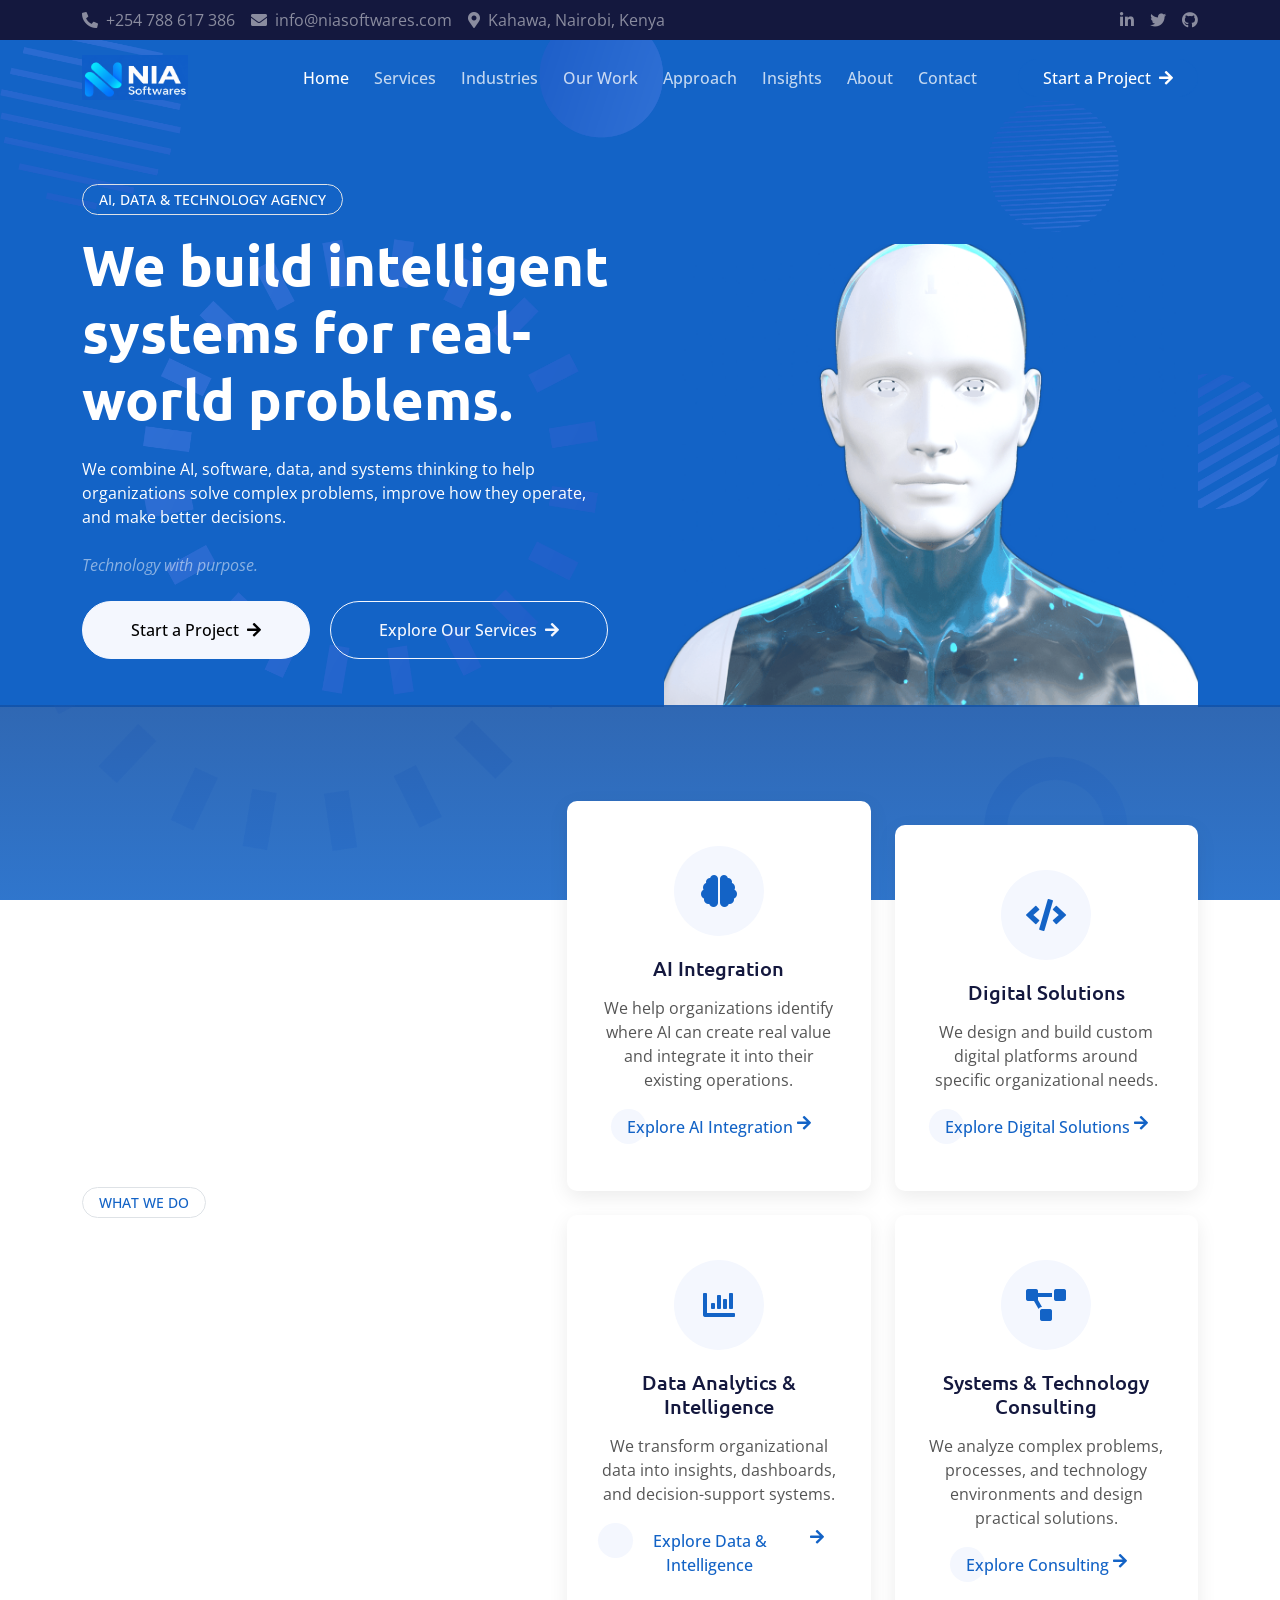
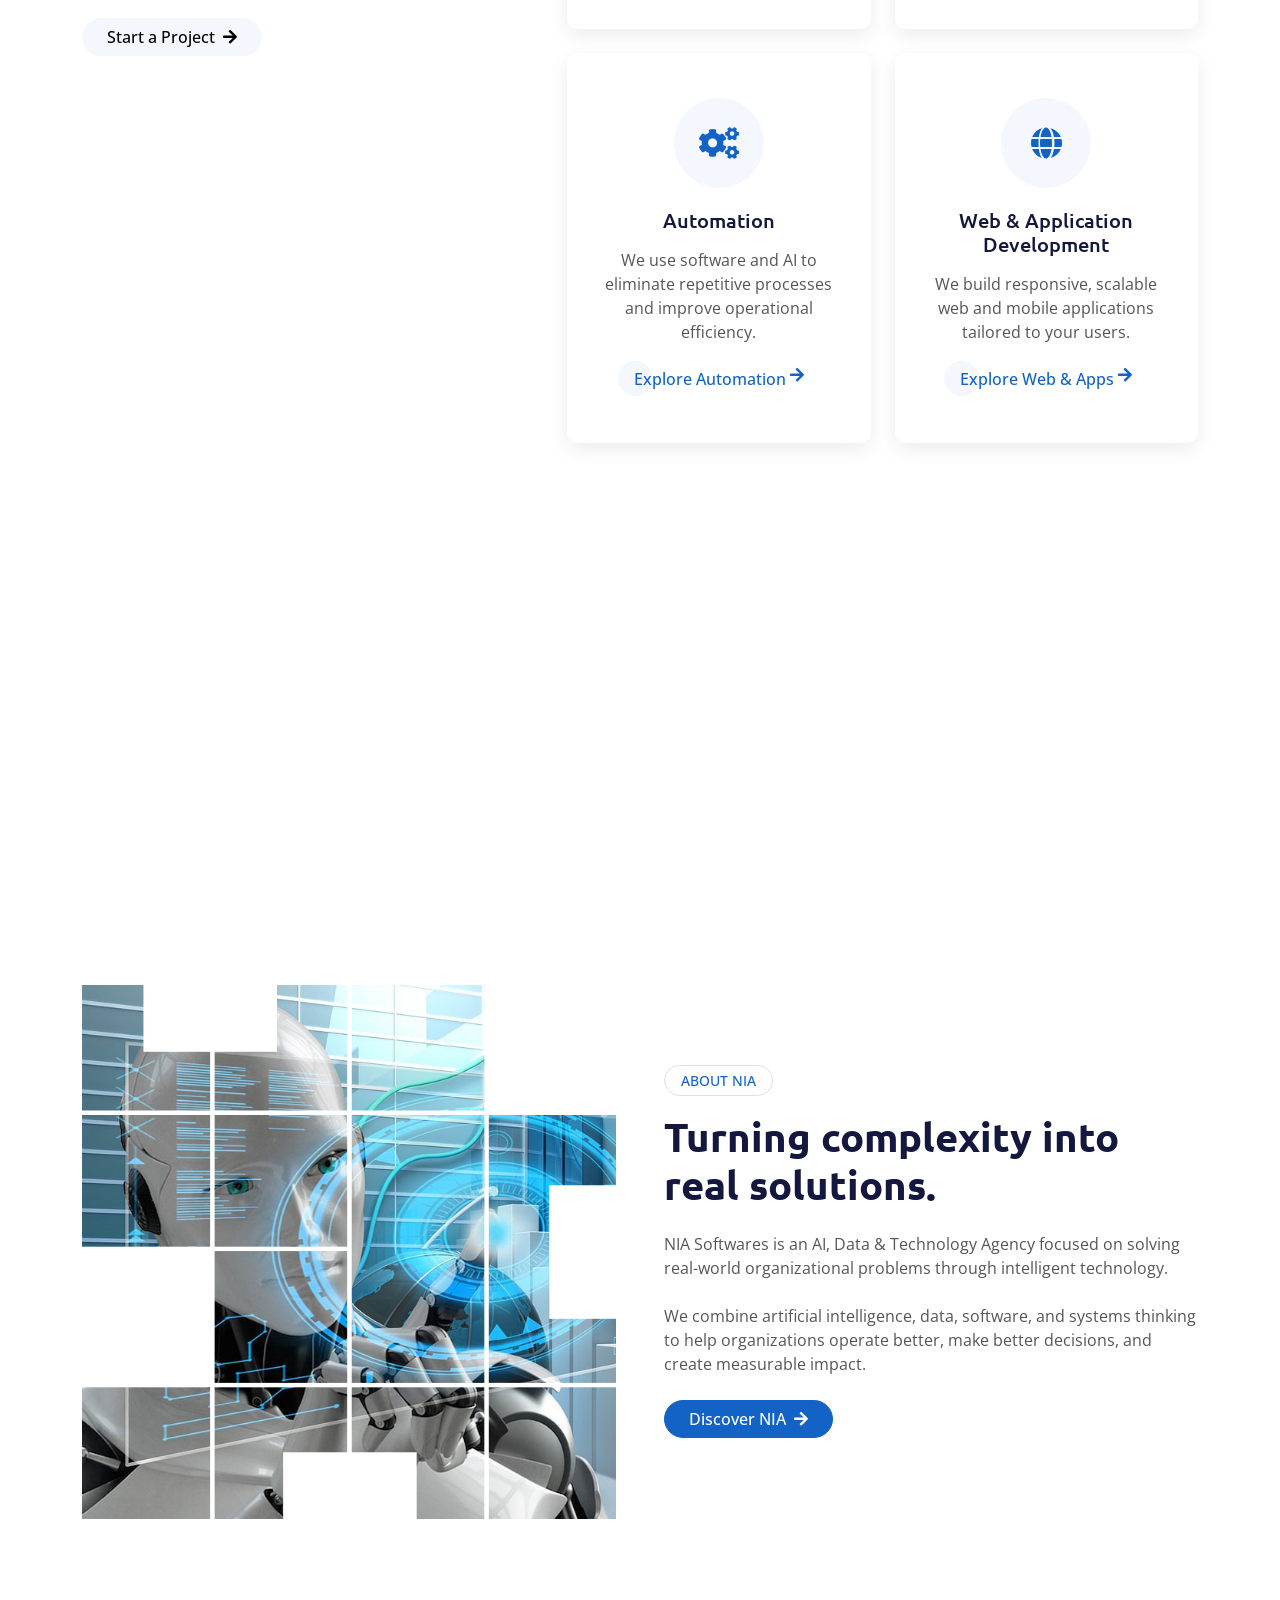
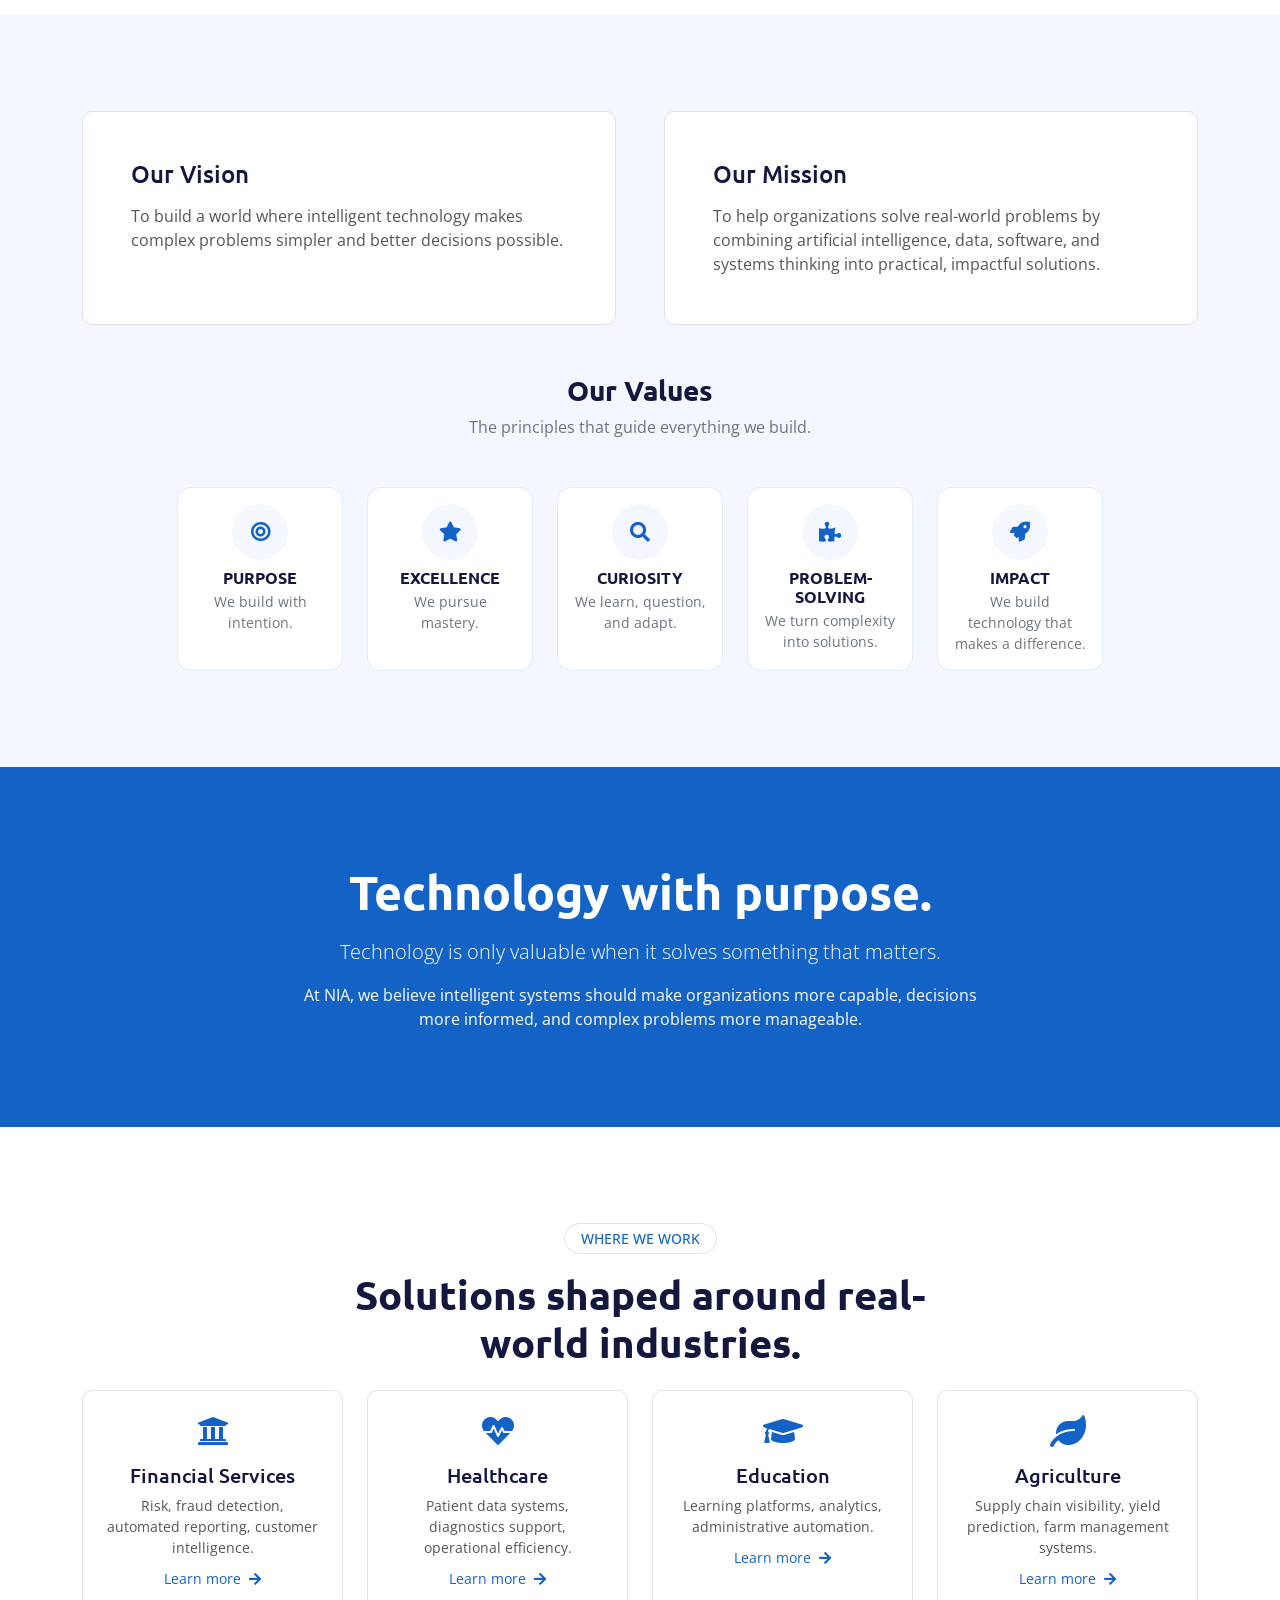
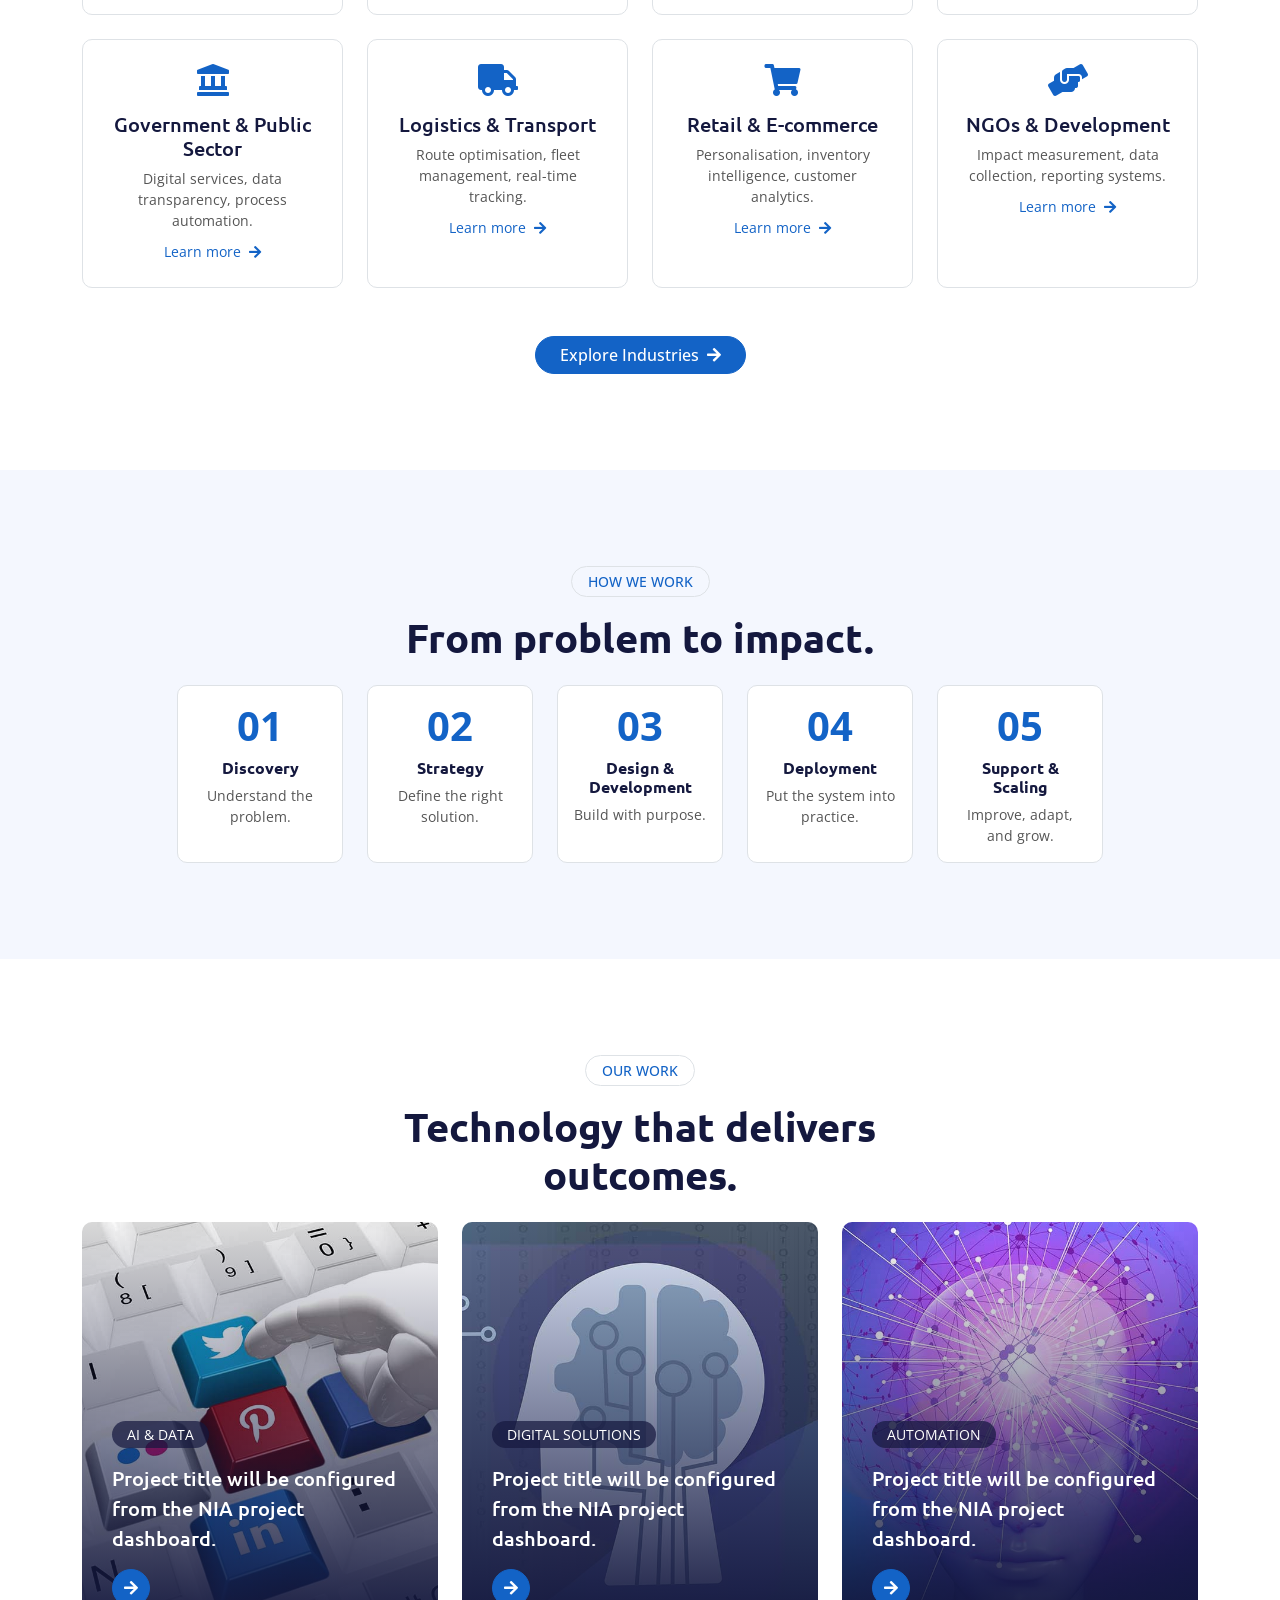
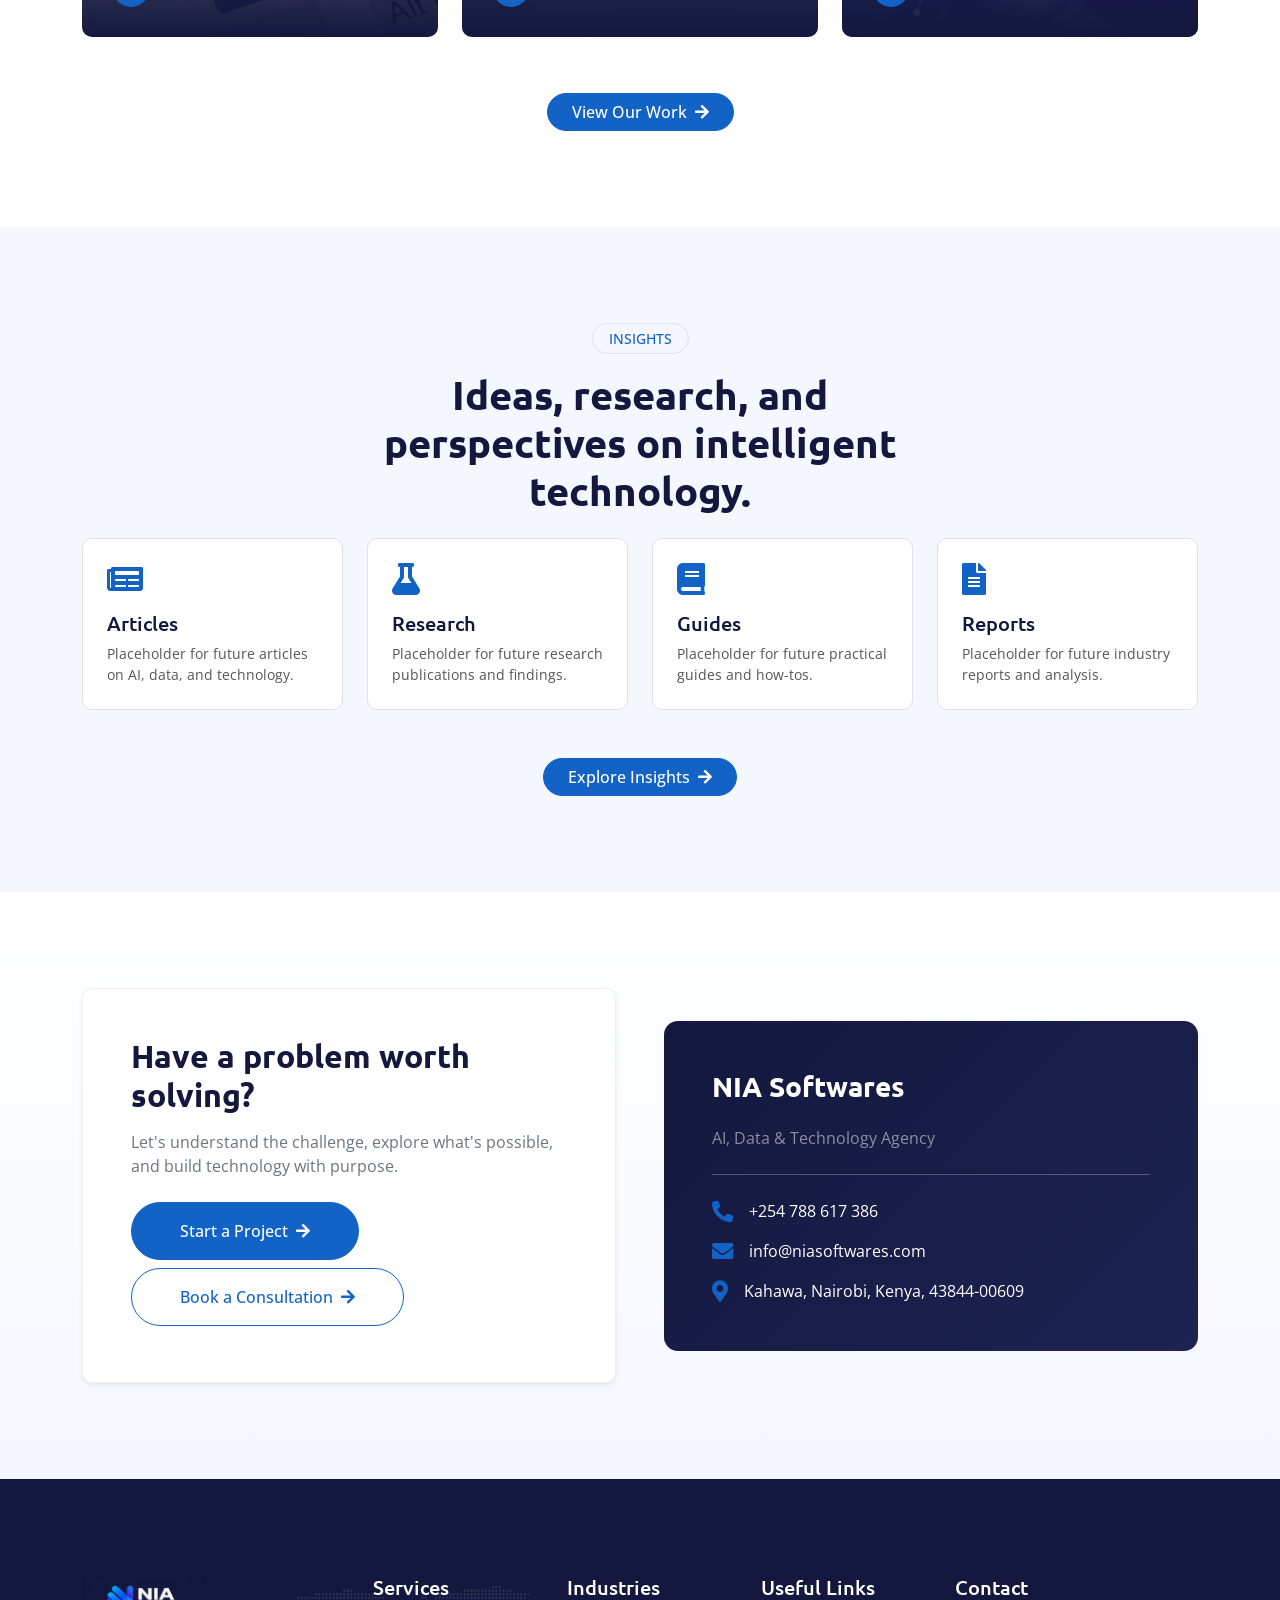
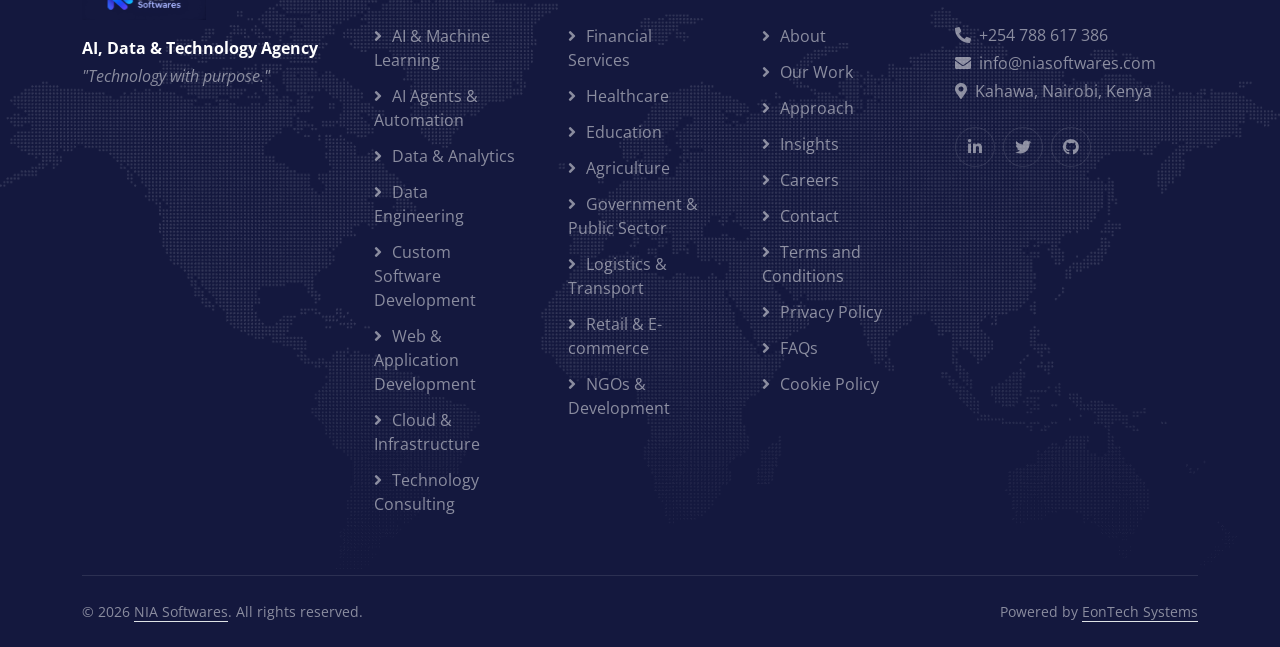
==== commit 0bea4829: "Add new images and update references in HTML files - Added new industry images: agriculture, educati" ====
--- a/index.html
+++ b/index.html
@@ -75,6 +75,7 @@
 
     <!-- Template Stylesheet -->
     <link href="css/style.css" rel="stylesheet" />
+    <link rel="icon" href="img/icon-logo.JPG" type="image/png" />
   </head>
 
   <body>
@@ -607,6 +608,11 @@
               We don't start with technology for technology's sake. We start by
               understanding the problem, then design the right combination of
               AI, data, software, automation, and systems thinking to solve it.
+              <br />NIA Softwares is an AI, Data & Technology Agency focused on
+              building practical digital systems for real-world challenges. We
+              combine software engineering, artificial intelligence, data,
+              automation, and systems thinking to understand problems and
+              develop solutions around them.
             </p>
             <a class="btn btn-light rounded-pill px-4" href="nia-contact.html"
               >Start a Project <i class="fa fa-arrow-right ms-1"></i
--- a/css/style.css
+++ b/css/style.css
@@ -386,7 +386,7 @@
 }
 
 .service-item:hover {
-    background: var(--primary);
+    background: var(--primary) !important;
 }
 
 .service-item .service-icon {
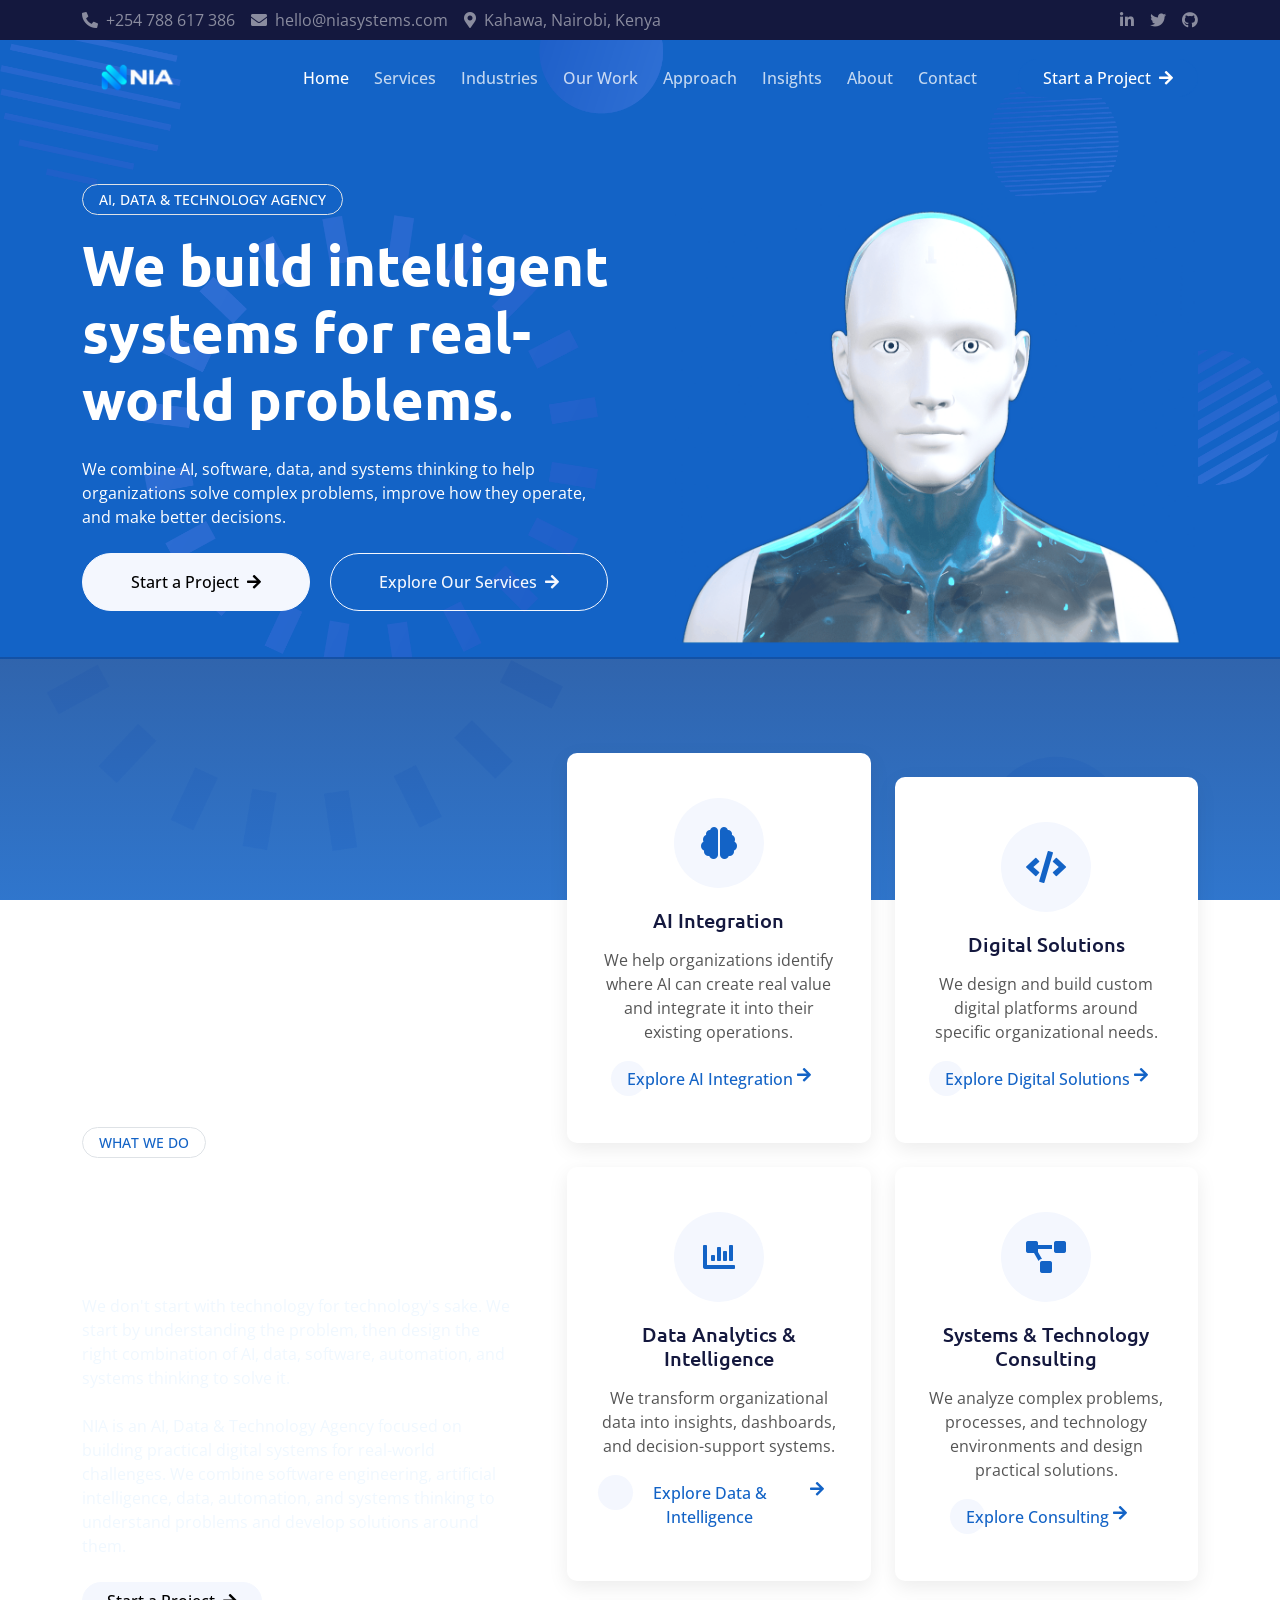
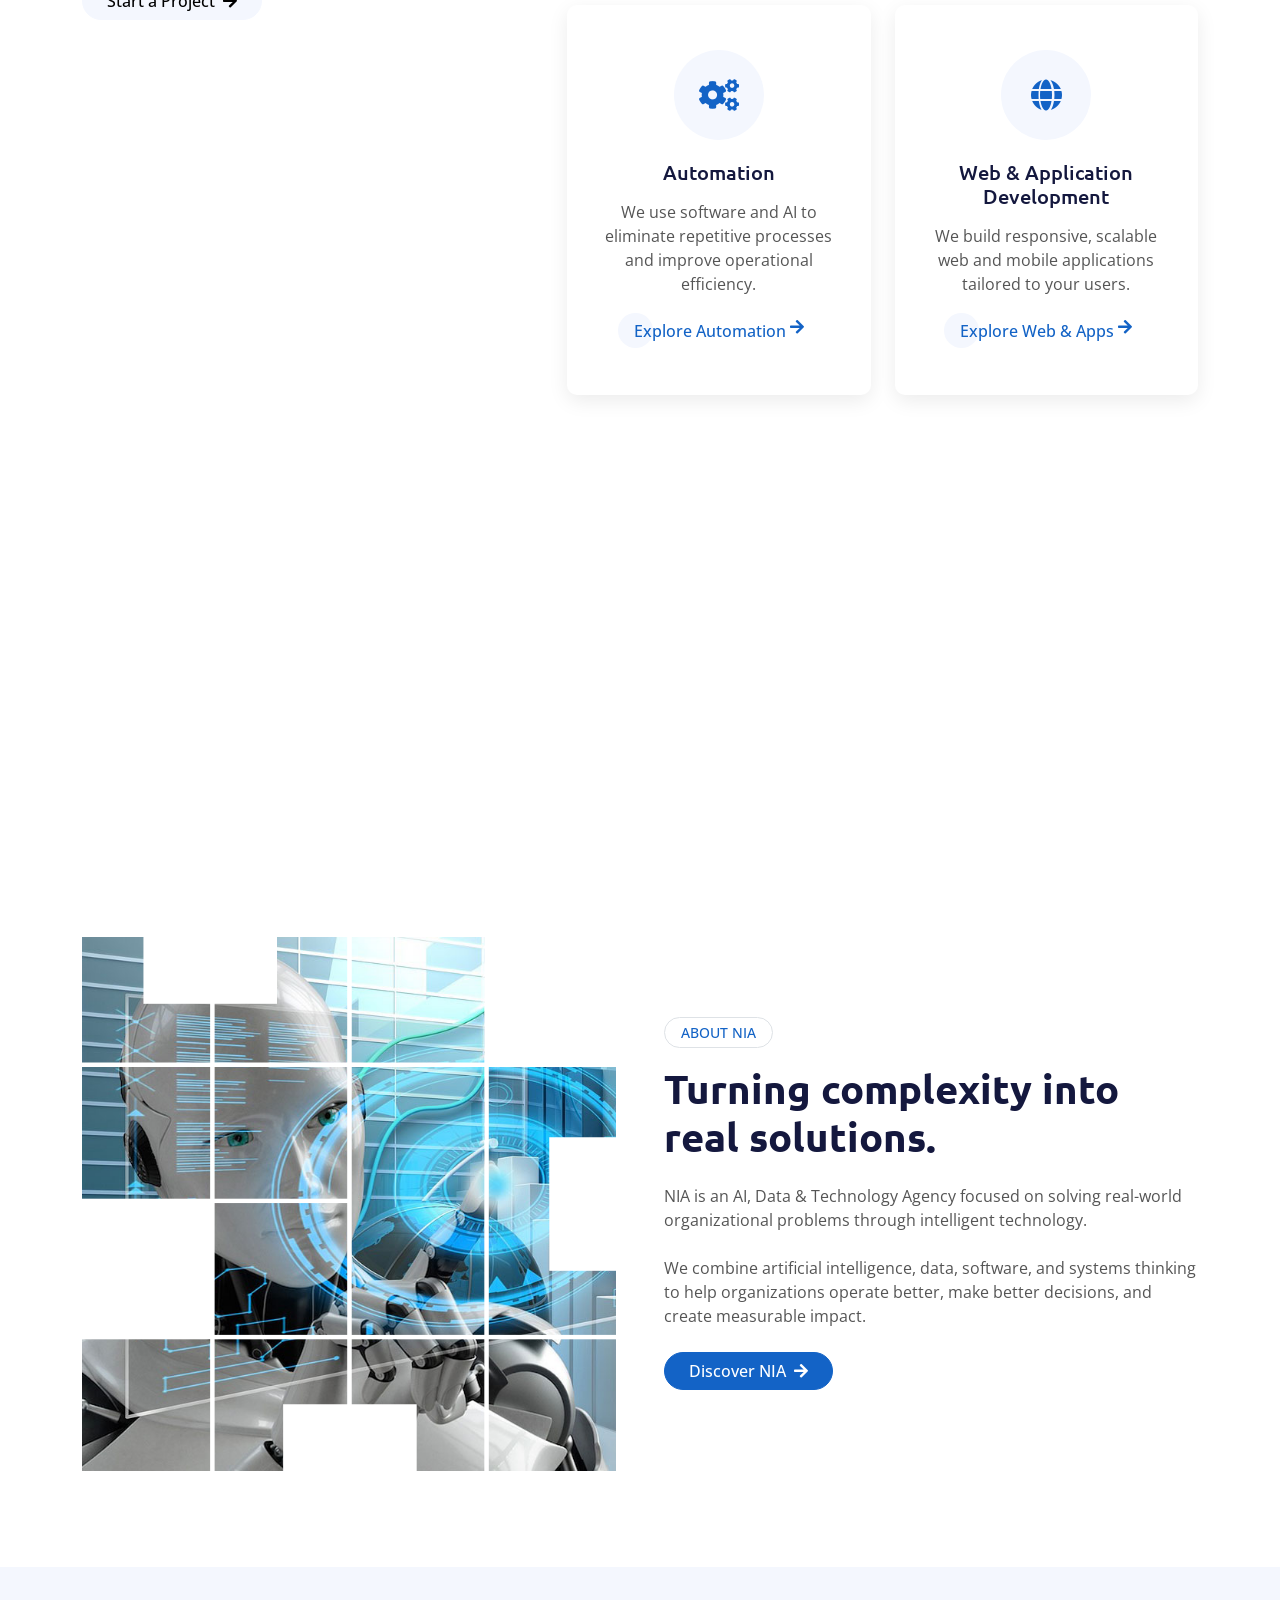
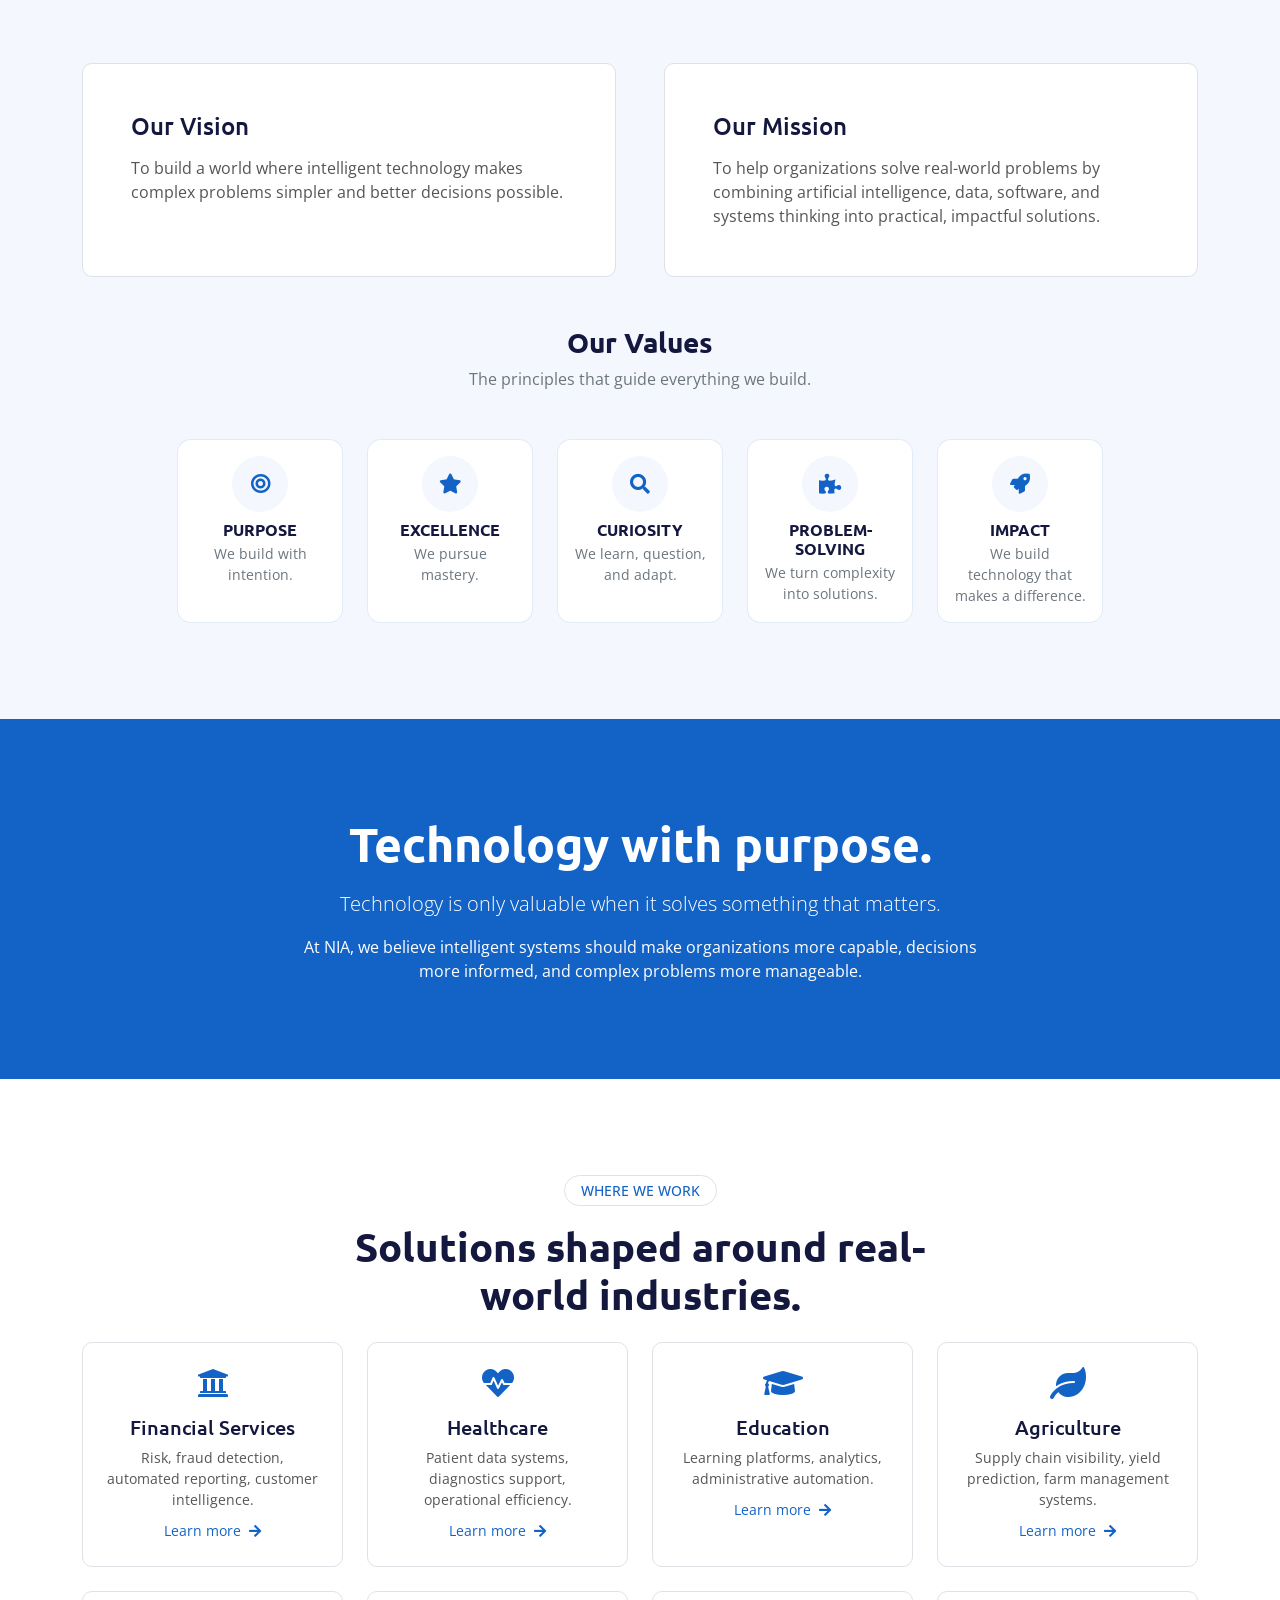
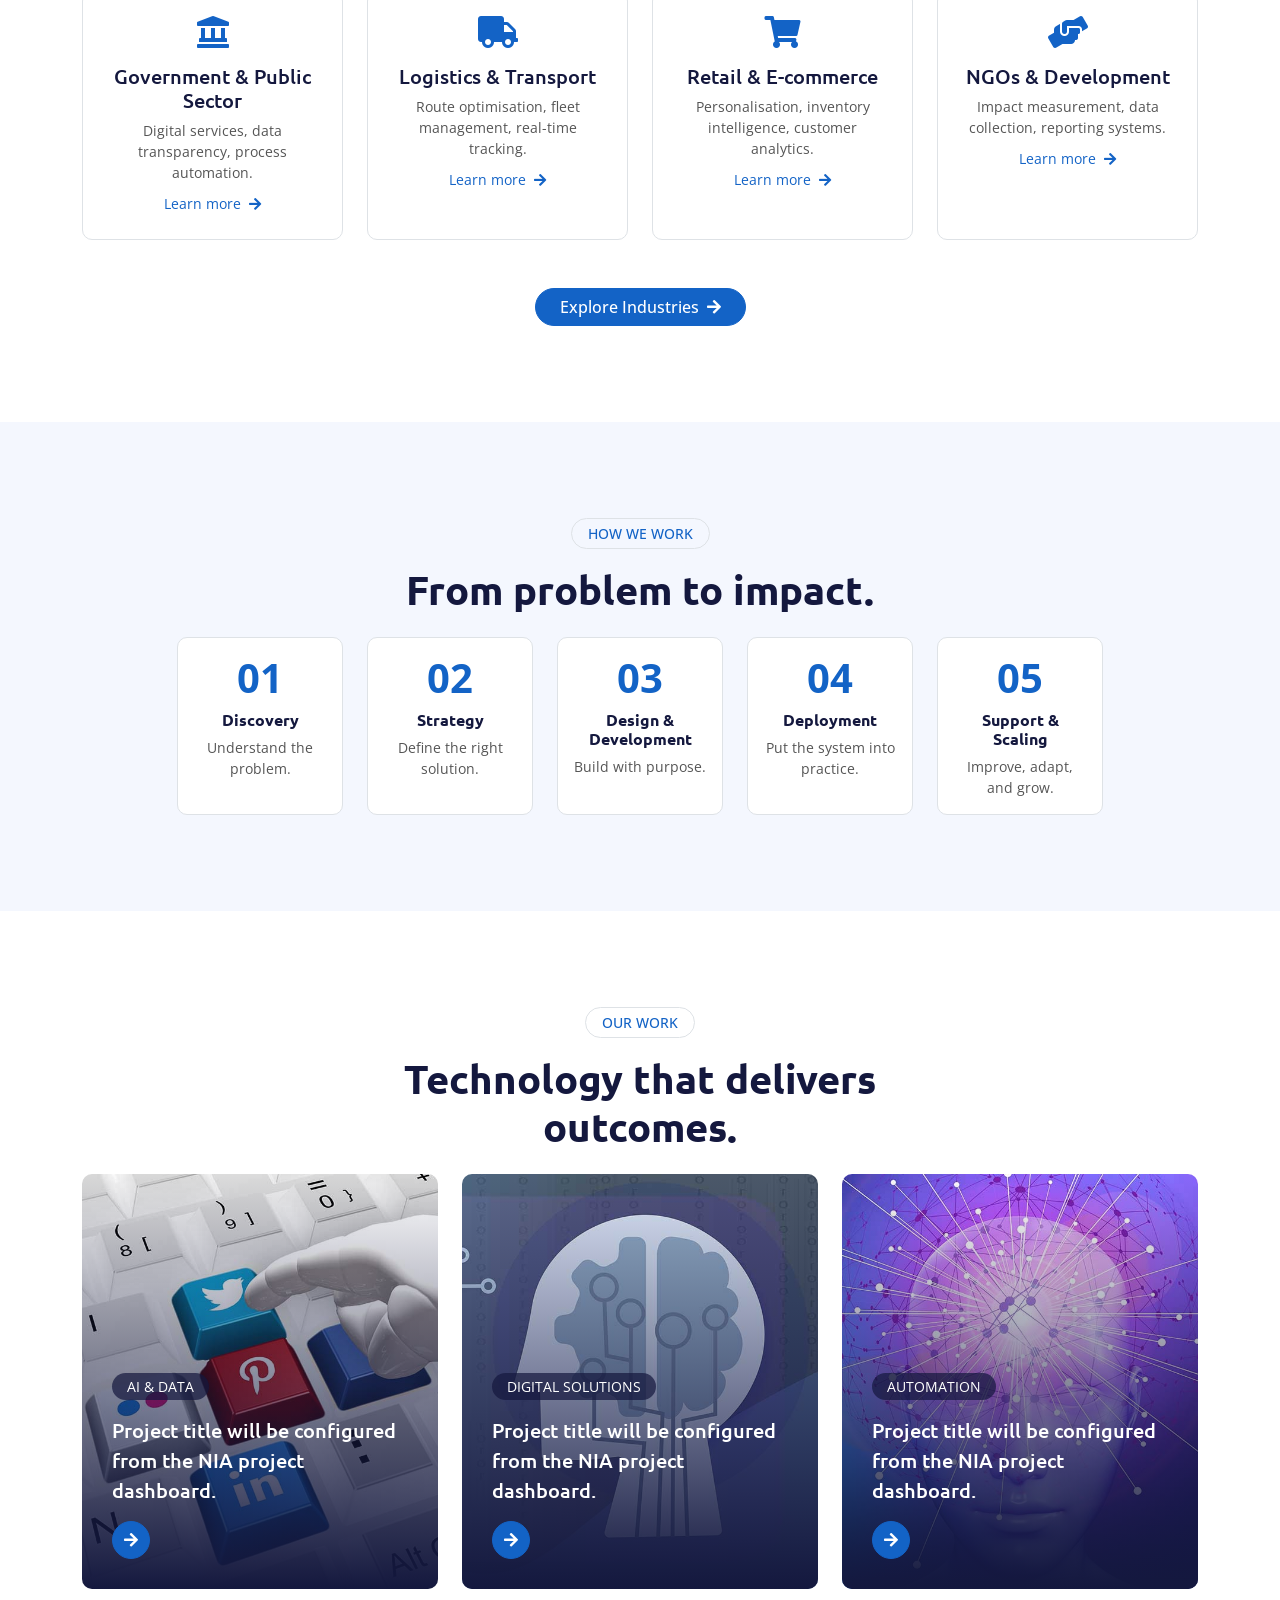
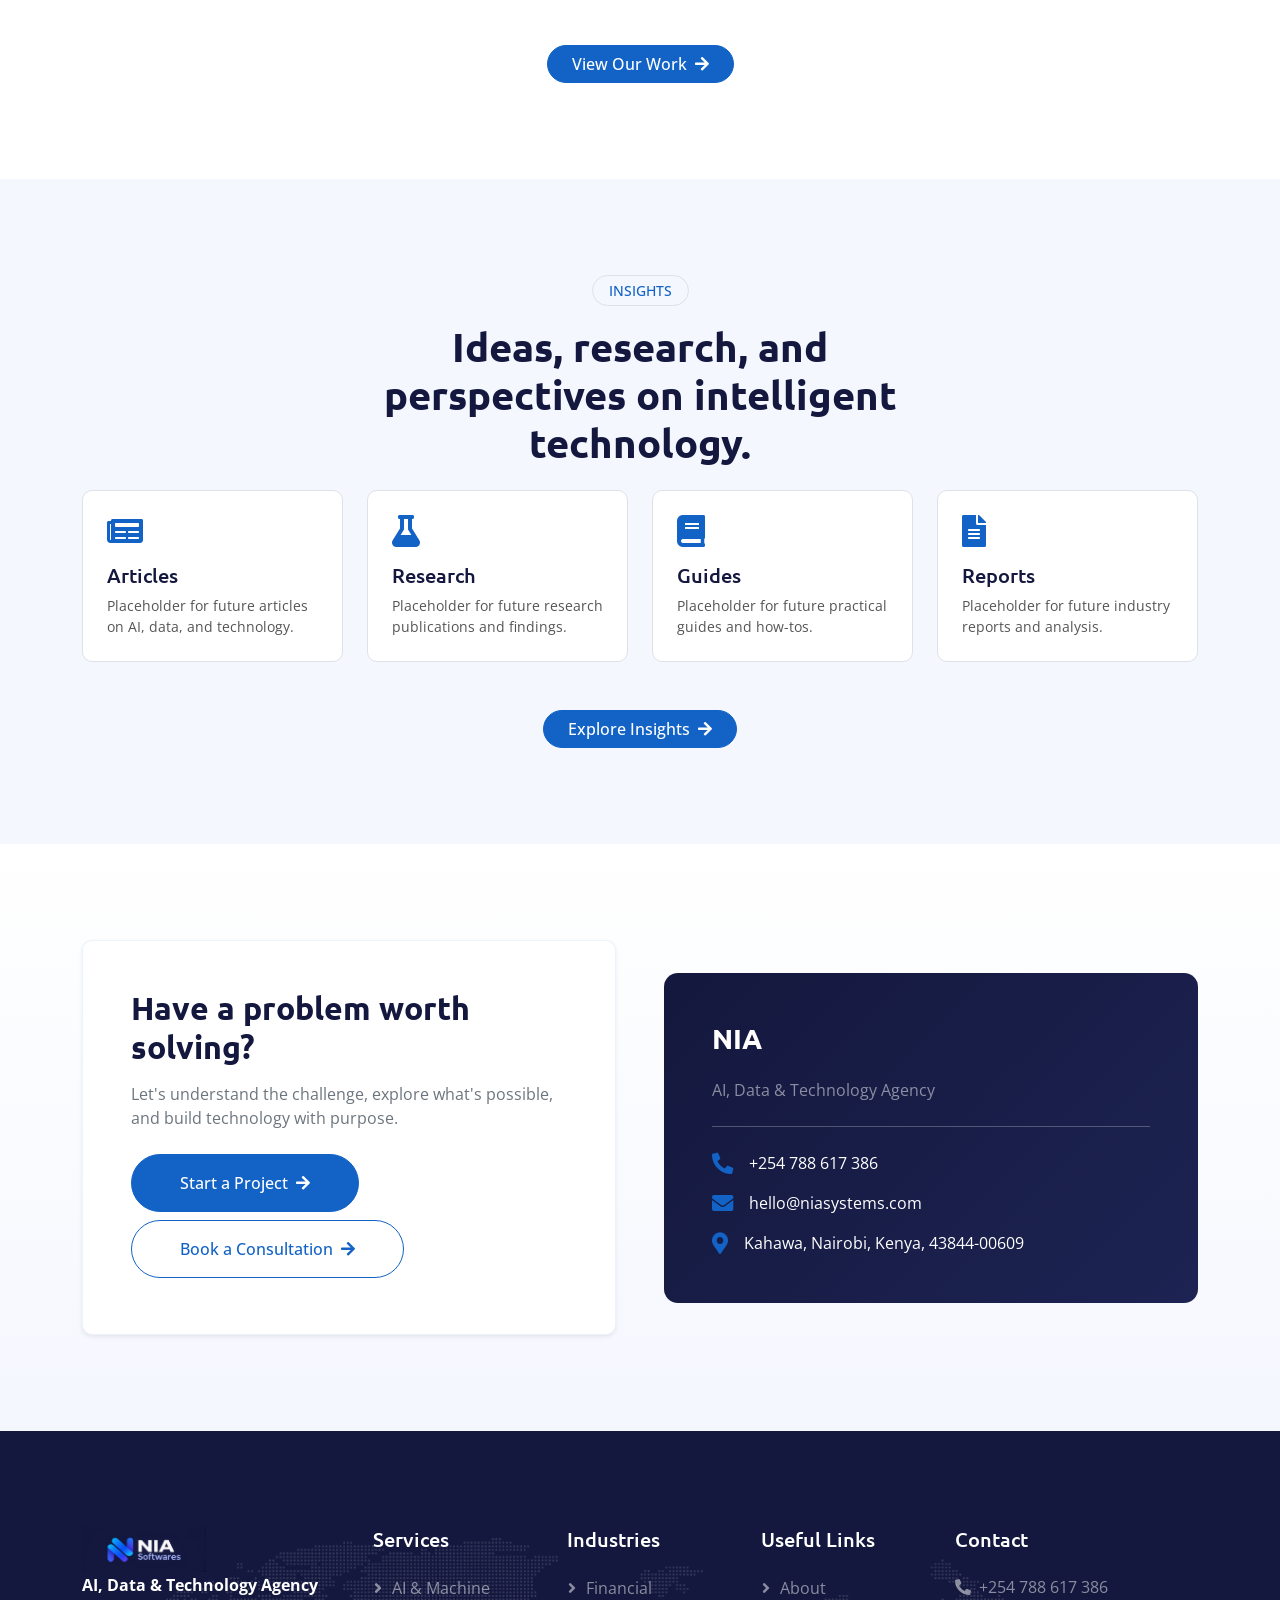
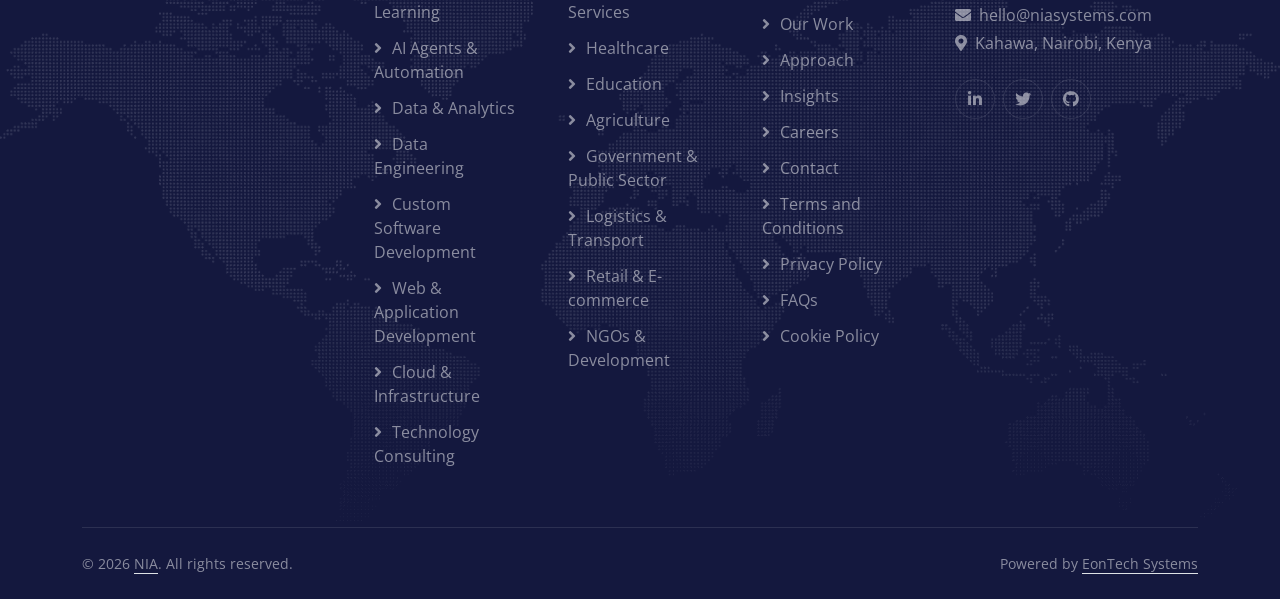
==== commit f3d6dc9a: "Refactor branding from "NIA Softwares" to "NIA" across multiple HTML files, updating titles, meta de" ====
--- a/index.html
+++ b/index.html
@@ -2,10 +2,10 @@
 <html lang="en">
   <head>
     <meta charset="utf-8" />
-    <title>NIA Softwares | AI, Data &amp; Technology Agency</title>
+    <title>NIA | AI, Data &amp; Technology Agency</title>
     <meta
       name="description"
-      content="NIA Softwares helps organizations solve real-world problems through AI, data, software, automation, and technology consulting."
+      content="NIA helps organizations solve real-world problems through AI, data, software, automation, and technology consulting."
     />
     <meta
       name="keywords"
@@ -18,7 +18,7 @@
     <!-- Open Graph -->
     <meta
       property="og:title"
-      content="NIA Softwares | AI, Data &amp; Technology Agency"
+      content="NIA | AI, Data &amp; Technology Agency"
     />
     <meta
       property="og:description"
@@ -35,7 +35,7 @@
     <meta name="twitter:card" content="summary_large_image" />
     <meta
       name="twitter:title"
-      content="NIA Softwares | AI, Data &amp; Technology Agency"
+      content="NIA | AI, Data &amp; Technology Agency"
     />
     <meta
       name="twitter:description"
@@ -102,8 +102,8 @@
             <a class="text-white-50 me-3" href="tel:+254788617386"
               ><i class="fa fa-phone-alt me-2"></i>+254 788 617 386</a
             >
-            <a class="text-white-50 me-3" href="mailto:info@niasoftwares.com"
-              ><i class="fa fa-envelope me-2"></i>info@niasoftwares.com</a
+            <a class="text-white-50 me-3" href="mailto:hello@niasystems.com"
+              ><i class="fa fa-envelope me-2"></i>hello@niasystems.com</a
             >
             <span class="text-white-50"
               ><i class="fa fa-map-marker-alt me-2"></i>Kahawa, Nairobi,
@@ -129,11 +129,7 @@
       <div class="container">
         <nav class="navbar navbar-expand-lg navbar-dark p-0">
           <a href="index.html" class="navbar-brand">
-            <img
-              src="img/nia-logo.png"
-              alt="NIA Softwares"
-              style="height: 45px"
-            />
+            <img src="img/nia-logo.png" alt="NIA" style="height: 45px" />
           </a>
           <button
             type="button"
@@ -561,12 +557,10 @@
               organizations solve complex problems, improve how they operate,
               and make better decisions.
             </p>
-            <p class="text-white-50 mb-4 animated slideInRight fst-italic">
-              Technology with purpose.
-            </p>
             <a
               href="nia-contact.html"
               class="btn btn-light py-sm-3 px-sm-5 rounded-pill me-3 animated slideInRight"
+              id="start-btn"
               >Start a Project <i class="fa fa-arrow-right ms-1"></i
             ></a>
             <a
@@ -604,15 +598,16 @@
             <h1 class="mb-4 text-white">
               Technology designed around your problems.
             </h1>
-            <p class="mb-4 text-white-50">
+            <p class="mb-4 text-white-50" style="color: aliceblue !important">
               We don't start with technology for technology's sake. We start by
               understanding the problem, then design the right combination of
               AI, data, software, automation, and systems thinking to solve it.
-              <br />NIA Softwares is an AI, Data & Technology Agency focused on
-              building practical digital systems for real-world challenges. We
-              combine software engineering, artificial intelligence, data,
-              automation, and systems thinking to understand problems and
-              develop solutions around them.
+              <br />
+              <br />NIA is an AI, Data & Technology Agency focused on building
+              practical digital systems for real-world challenges. We combine
+              software engineering, artificial intelligence, data, automation,
+              and systems thinking to understand problems and develop solutions
+              around them.
             </p>
             <a class="btn btn-light rounded-pill px-4" href="nia-contact.html"
               >Start a Project <i class="fa fa-arrow-right ms-1"></i
@@ -805,7 +800,7 @@
               <img
                 class="img-fluid"
                 src="img/about-img.jpg"
-                alt="NIA Softwares team collaborating"
+                alt="NIA team collaborating"
               />
             </div>
           </div>
@@ -815,9 +810,8 @@
             </div>
             <h1 class="mb-4">Turning complexity into real solutions.</h1>
             <p class="mb-4">
-              NIA Softwares is an AI, Data &amp; Technology Agency focused on
-              solving real-world organizational problems through intelligent
-              technology.
+              NIA is an AI, Data &amp; Technology Agency focused on solving
+              real-world organizational problems through intelligent technology.
             </p>
             <p class="mb-4">
               We combine artificial intelligence, data, software, and systems
@@ -1376,7 +1370,7 @@
           </div>
           <div class="col-lg-6 wow fadeIn" data-wow-delay="0.3s">
             <div class="nia-contact-info p-5 rounded bg-dark text-white">
-              <h3 class="text-white mb-4">NIA Softwares</h3>
+              <h3 class="text-white mb-4">NIA</h3>
               <p class="mb-1 text-white-50">AI, Data &amp; Technology Agency</p>
               <hr class="border-secondary my-4" />
               <div class="d-flex align-items-center mb-3">
@@ -1390,9 +1384,9 @@
               <div class="d-flex align-items-center mb-3">
                 <i class="fa fa-envelope text-primary fa-lg me-3"></i>
                 <a
-                  href="mailto:info@niasoftwares.com"
+                  href="mailto:hello@niasystems.com"
                   class="text-white text-decoration-none"
-                  >info@niasoftwares.com</a
+                  >hello@niasystems.com</a
                 >
               </div>
               <div class="d-flex align-items-start">
@@ -1416,14 +1410,13 @@
             <a href="index.html" class="d-inline-block mb-3">
               <img
                 src="img/nia-footer-logo.png"
-                alt="NIA Softwares"
+                alt="NIA"
                 style="height: 45px"
               />
             </a>
-            <p class="mb-1 fw-bold text-white">
+            <p class="mb-1 fw-bold text-white" style="margin-top: -15px">
               AI, Data &amp; Technology Agency
             </p>
-            <p class="mb-0 fst-italic">"Technology with purpose."</p>
           </div>
           <div class="col-md-6 col-lg-2 wow fadeIn" data-wow-delay="0.3s">
             <h5 class="text-white mb-4">Services</h5>
@@ -1506,8 +1499,8 @@
             </p>
             <p class="mb-1">
               <i class="fa fa-envelope me-2"></i
-              ><a href="mailto:info@niasoftwares.com" class="text-white-50"
-                >info@niasoftwares.com</a
+              ><a href="mailto:hello@niasystems.com" class="text-white-50"
+                >hello@niasystems.com</a
               >
             </p>
             <p class="mb-3">
@@ -1532,9 +1525,8 @@
           <div class="row">
             <div class="col-md-6 text-center text-md-start mb-3 mb-md-0">
               &copy; 2026 <span id="currentYear"></span>
-              <a class="border-bottom text-white-50" href="index.html"
-                >NIA Softwares</a
-              >. All rights reserved.
+              <a class="border-bottom text-white-50" href="index.html">NIA</a>.
+              All rights reserved.
             </div>
             <div class="col-md-6 text-center text-md-end">
               <span class="text-white-50"
--- a/css/style.css
+++ b/css/style.css
@@ -682,6 +682,10 @@
         right: 20px;
         bottom: 20px;
     }
+
+    #start-btn{
+        margin: 10px 0;
+    }
 }
 
 /* Reduced motion support */
@@ -699,7 +703,7 @@
 }
 
    /* ============================================================
-   NIA SOFTWARES — PRIVACY POLICY PAGE
+   NIA — PRIVACY POLICY PAGE
    Page-specific styles. Add at the end of style.css.
    ============================================================ */
 
@@ -782,7 +786,7 @@
         }
 
         body::before {
-          content: "NIA Softwares — Privacy Policy";
+          content: "NIA — Privacy Policy";
         }
       }
 
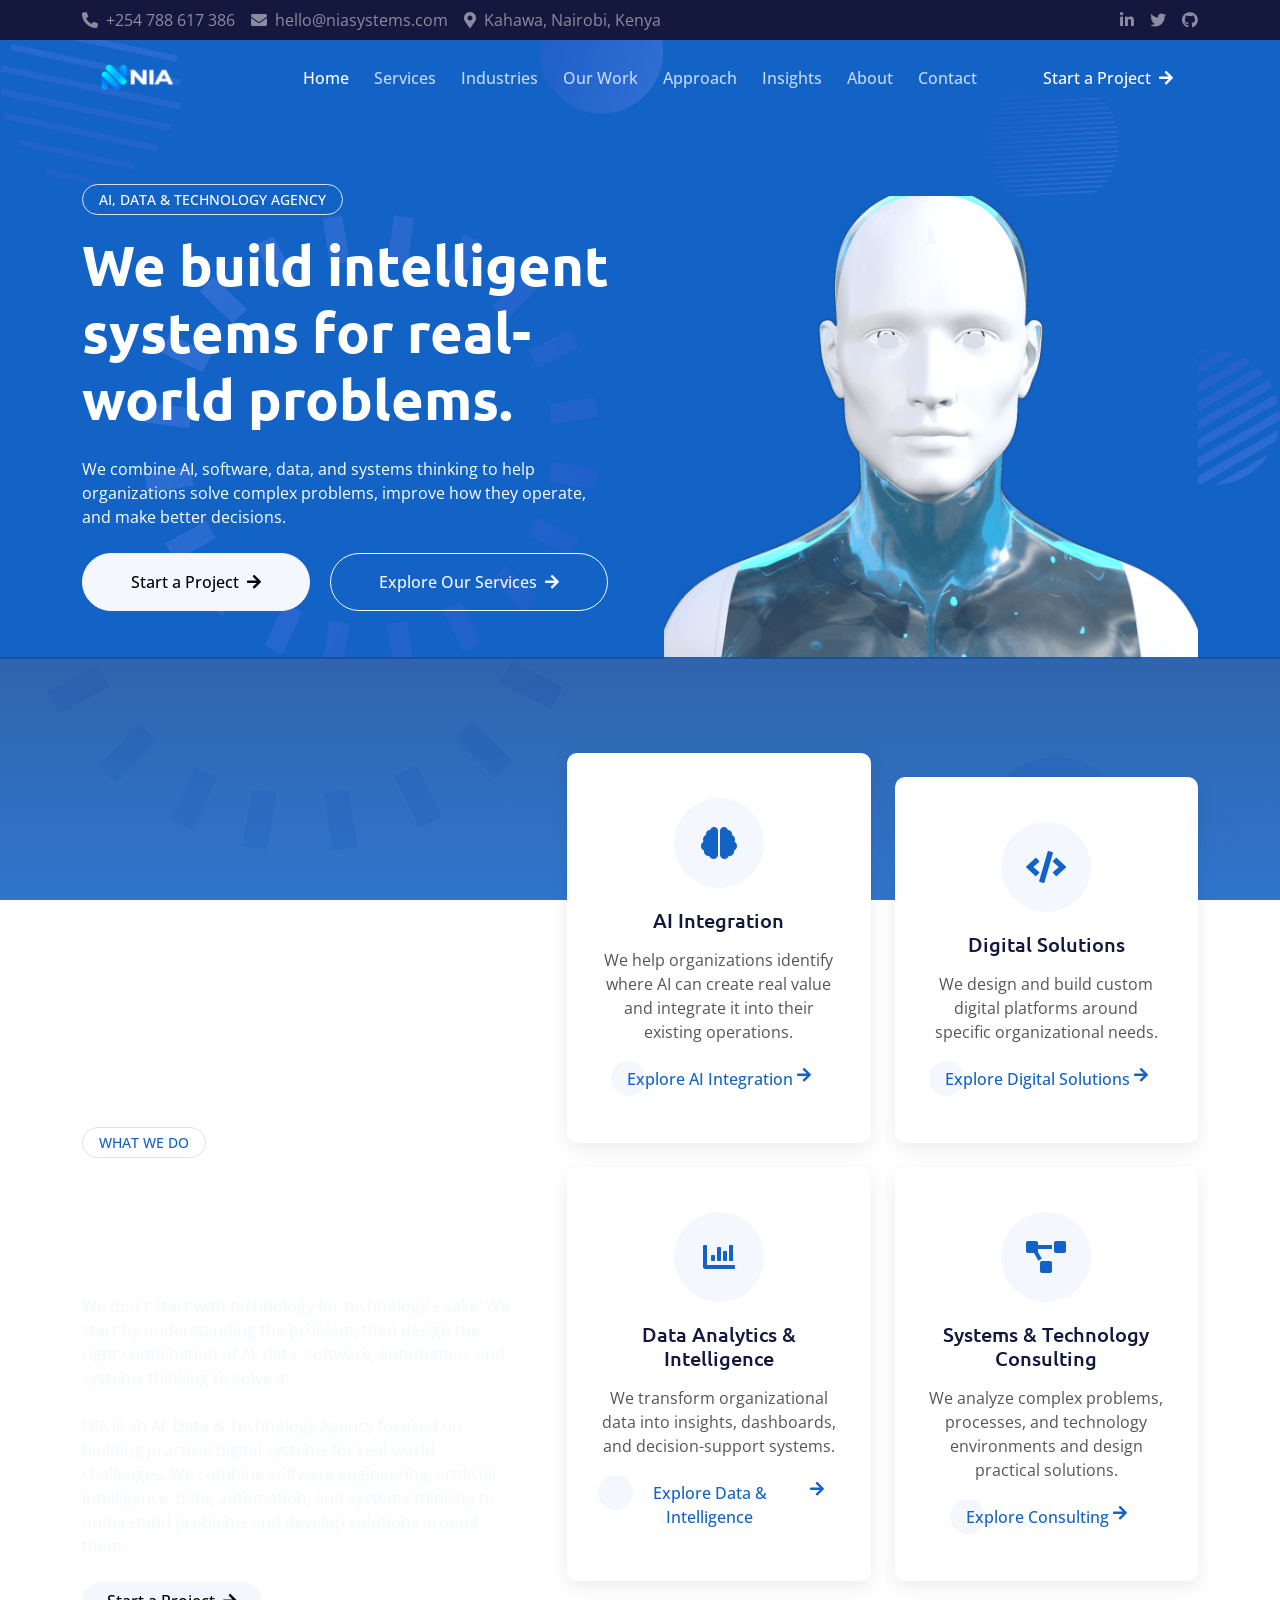
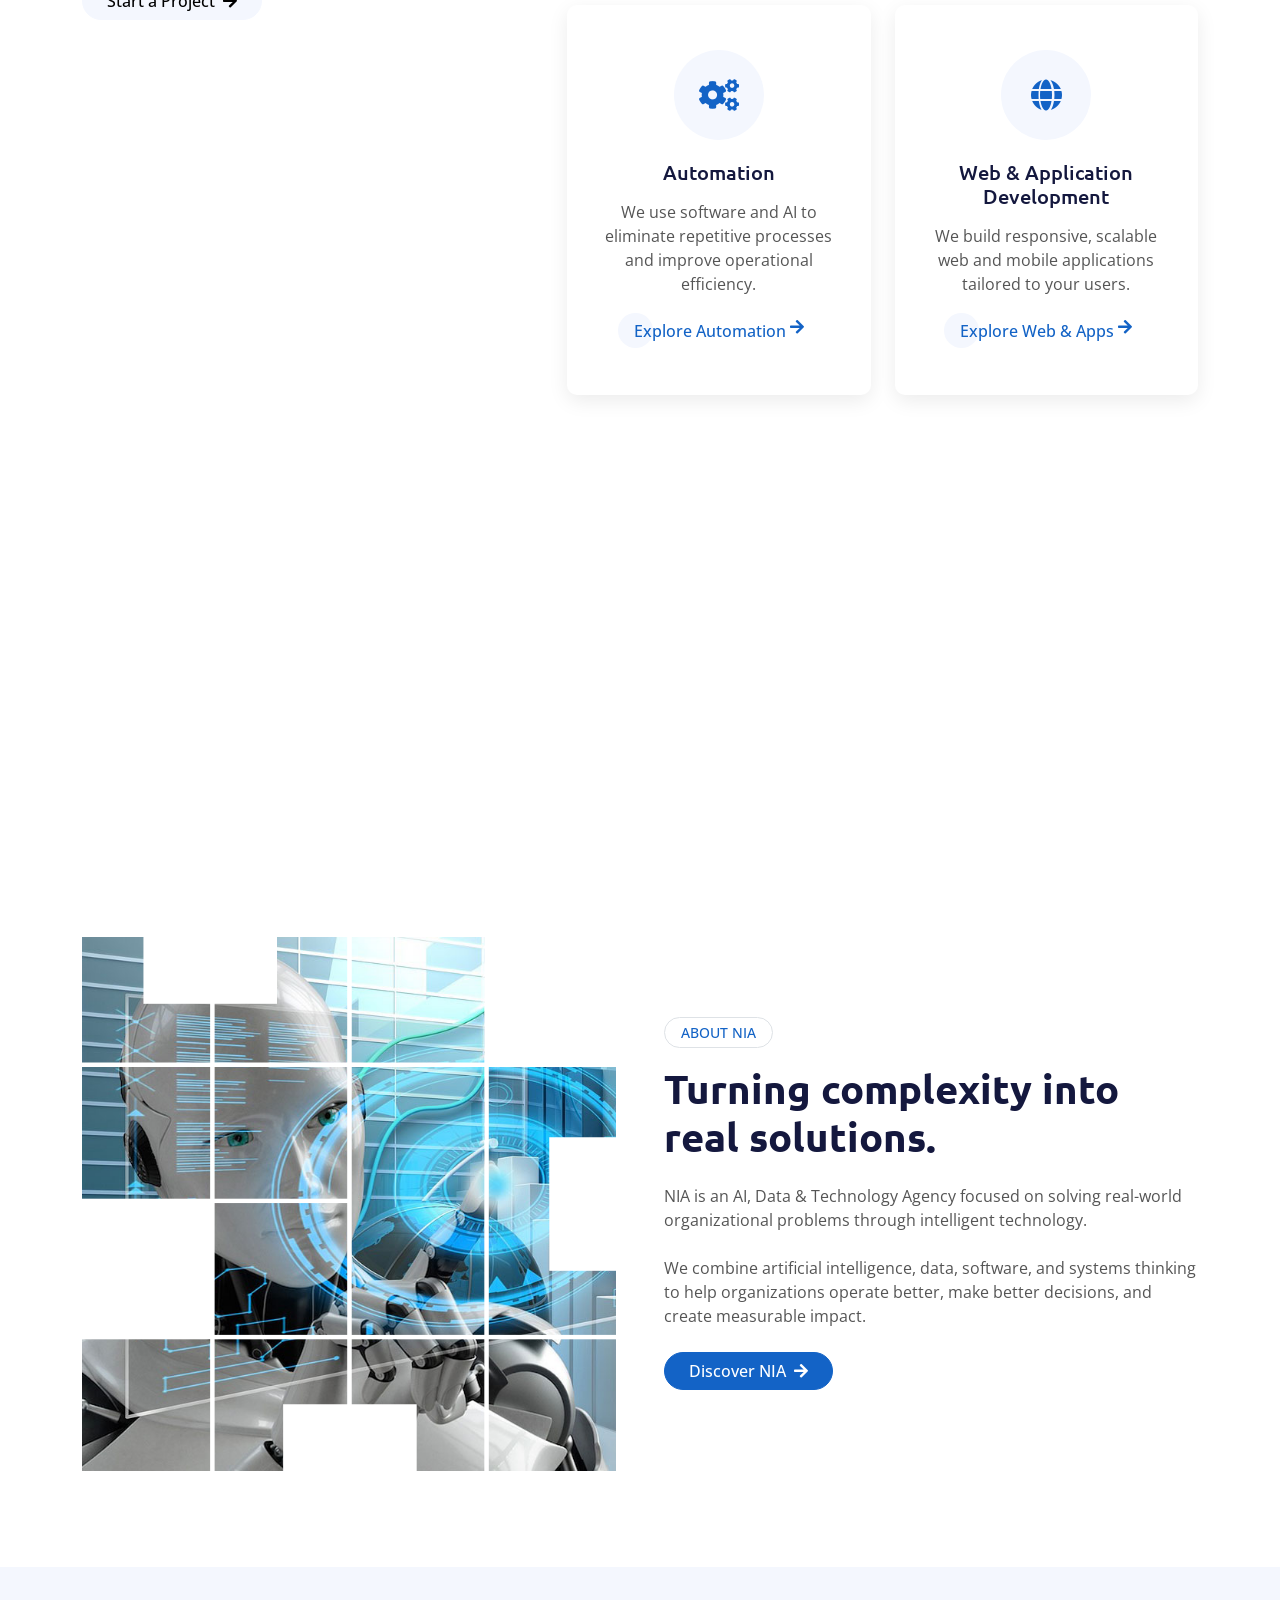
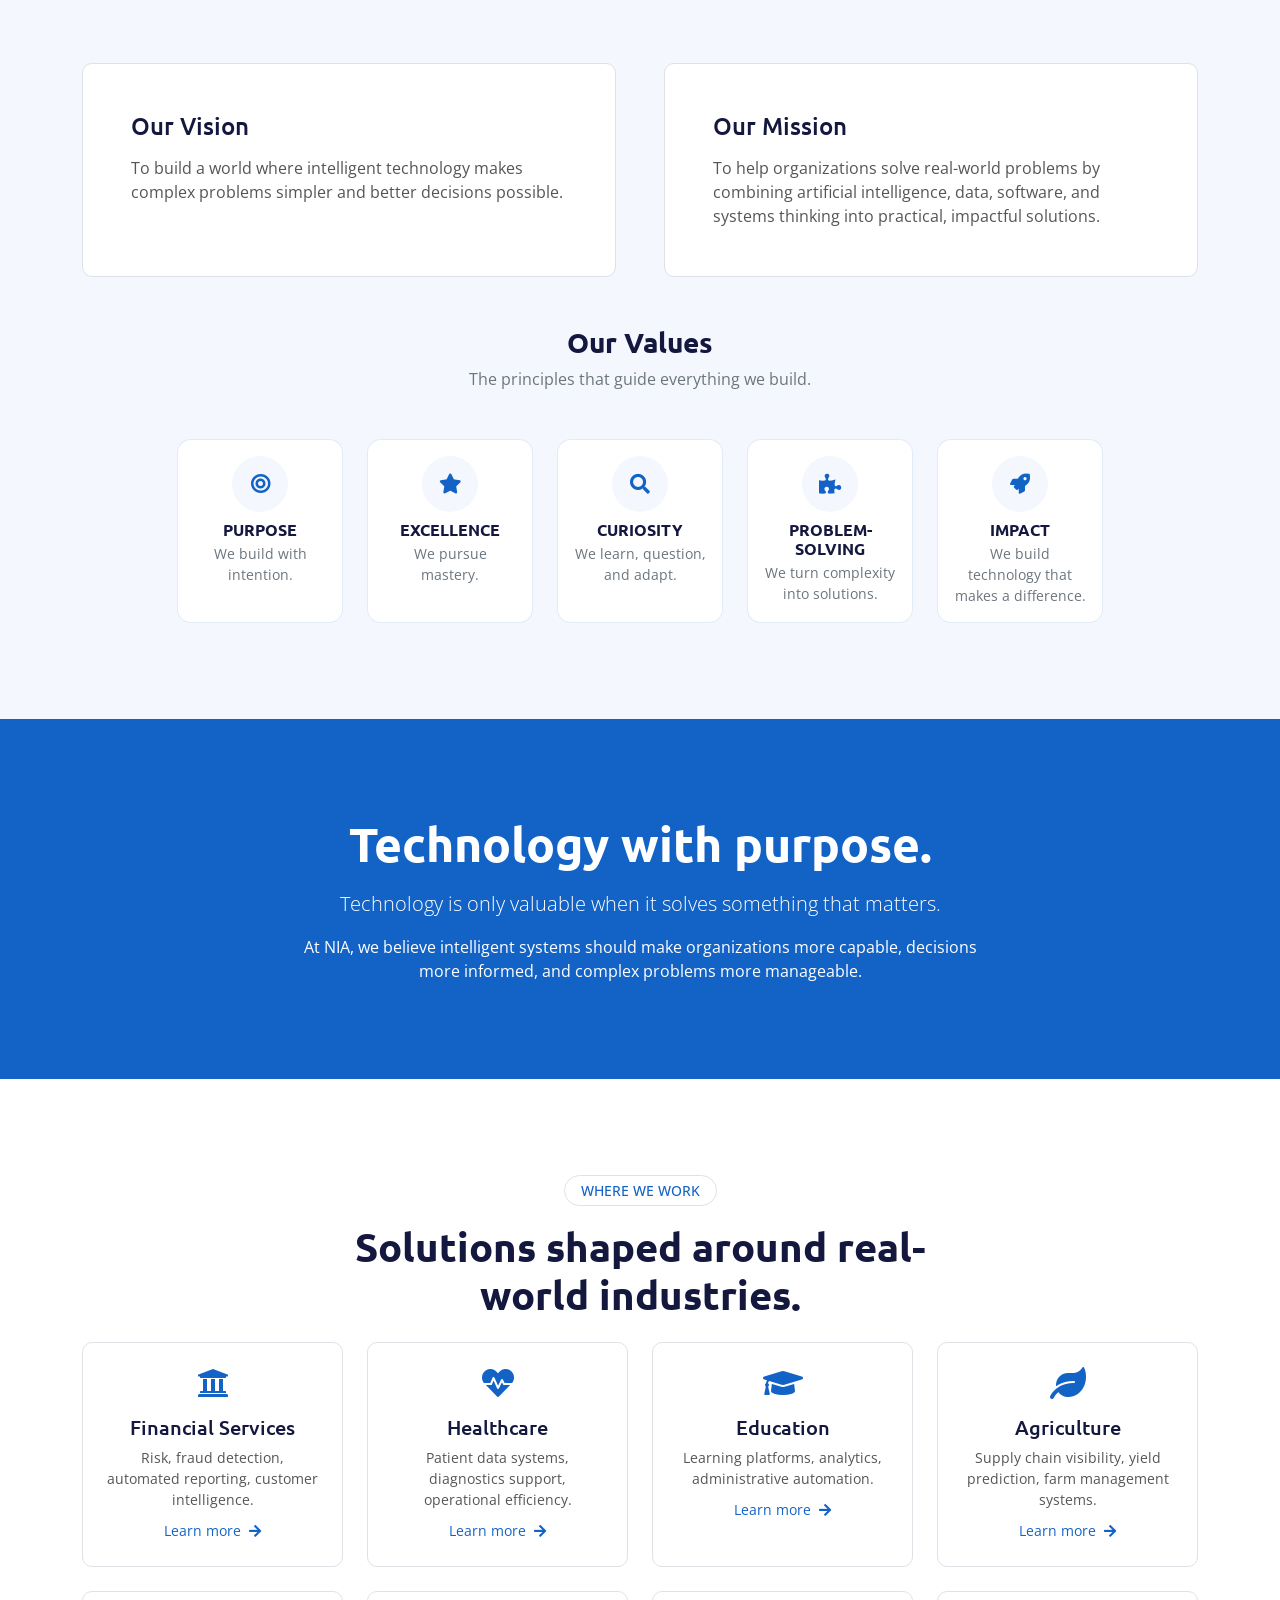
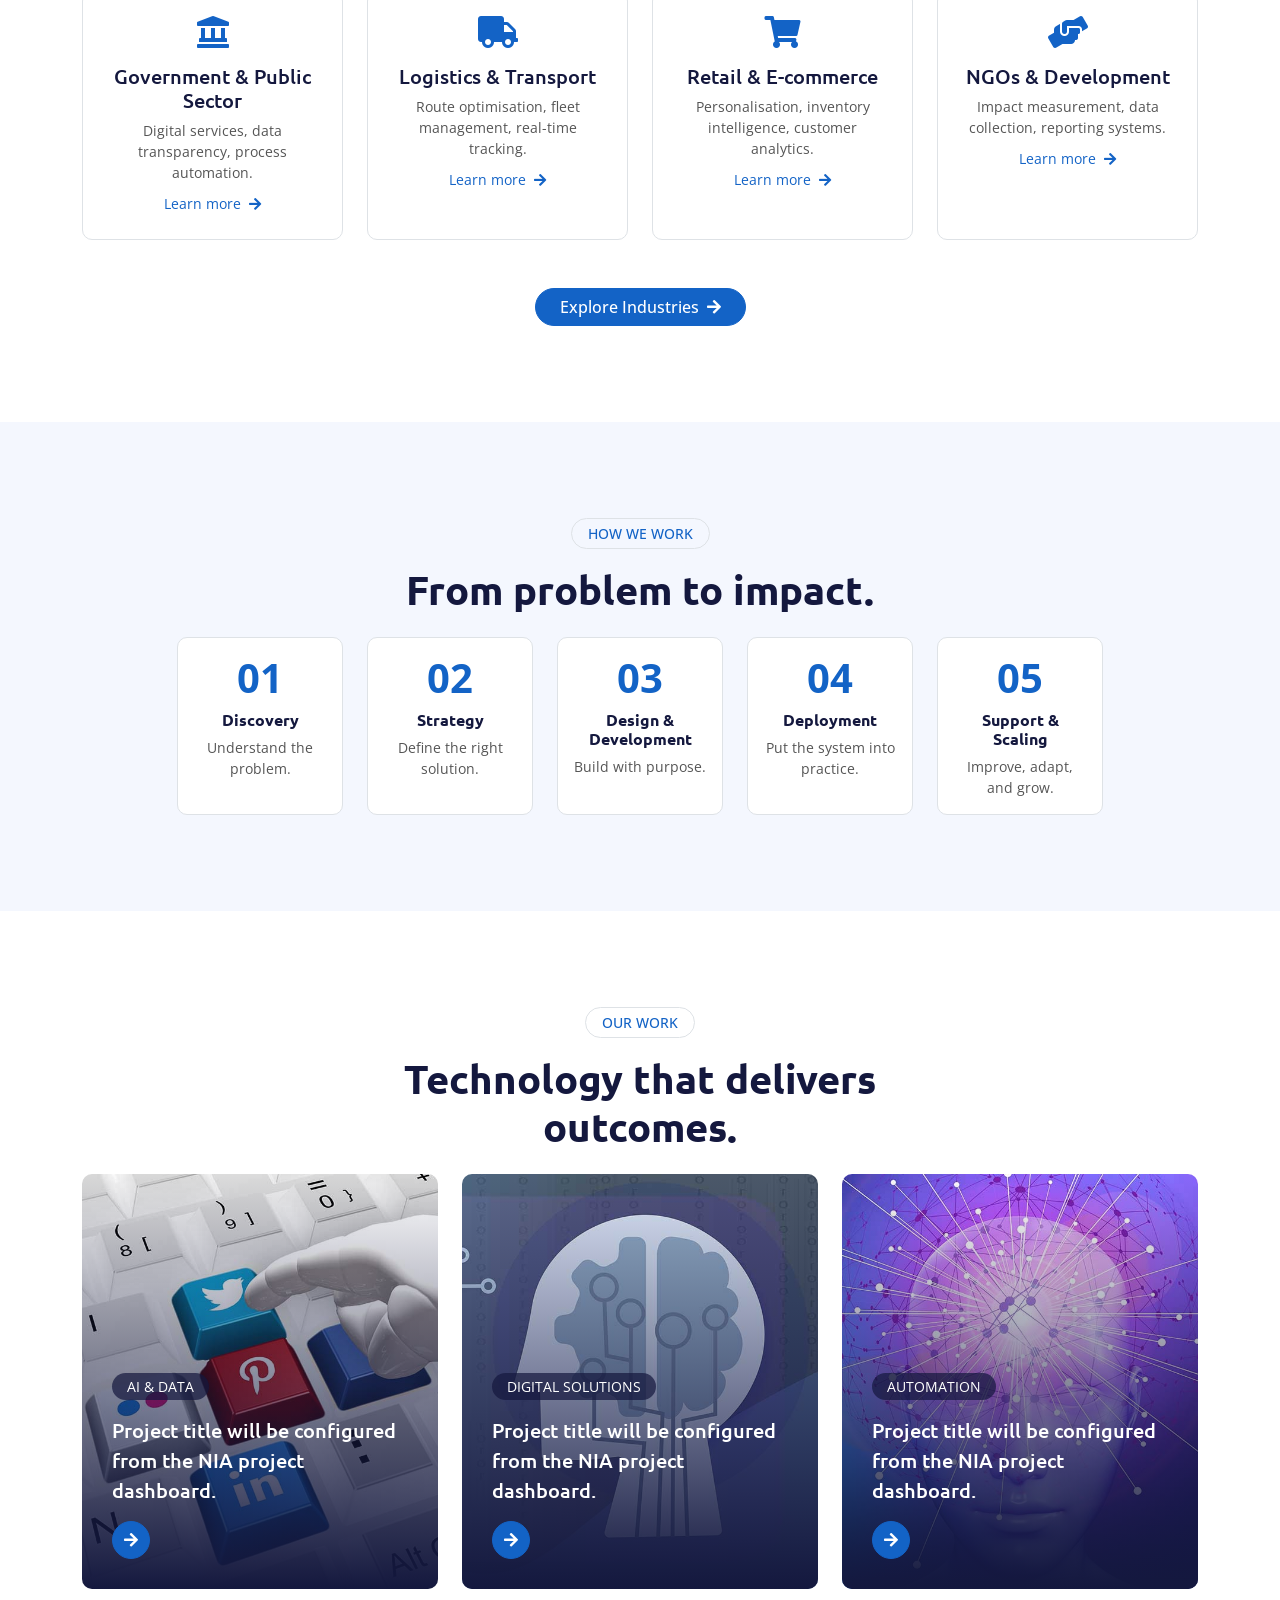
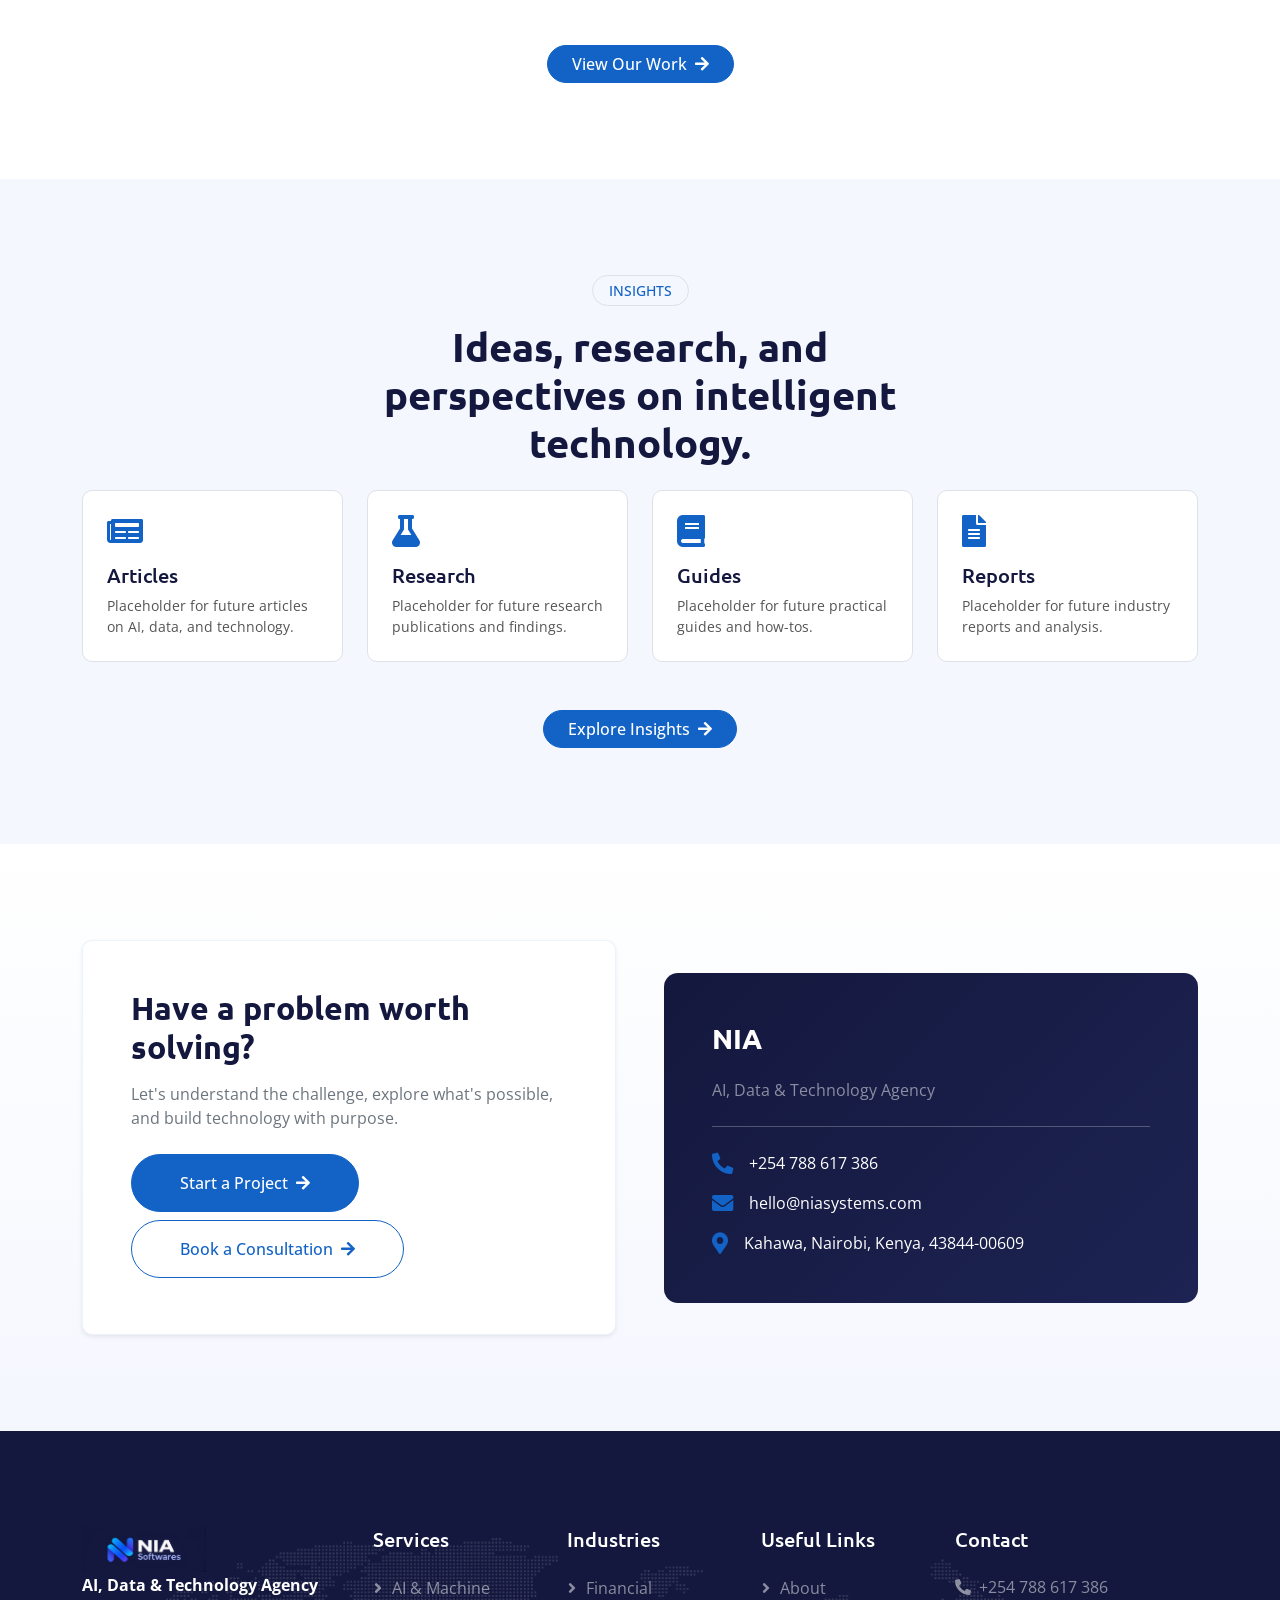
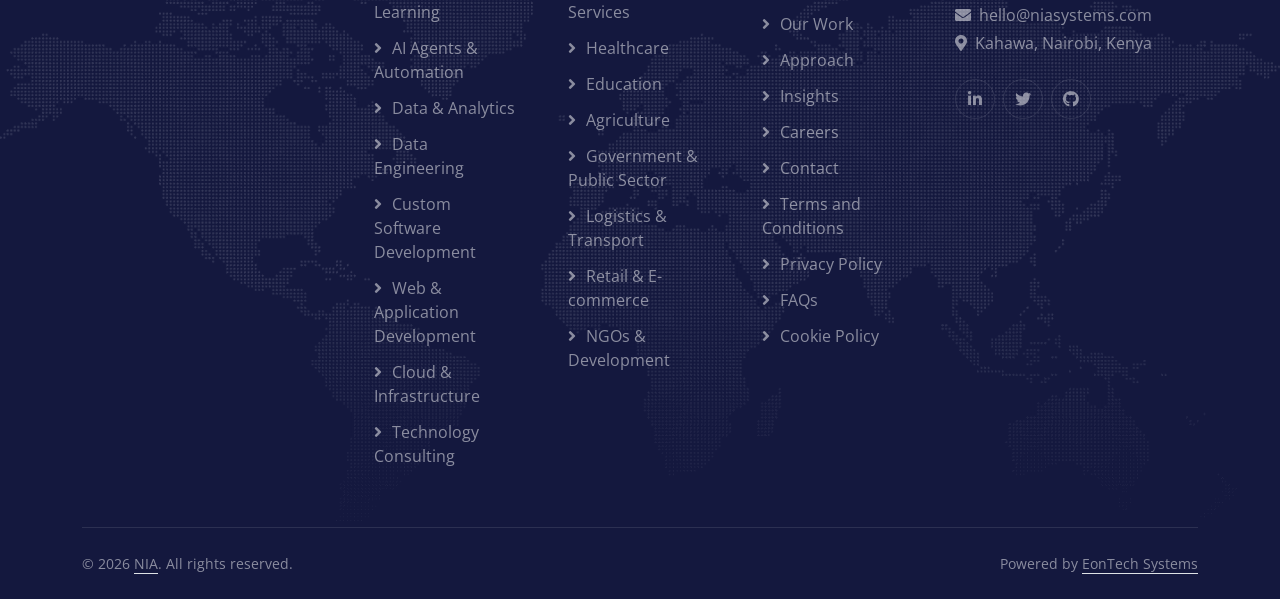
==== commit 1b236022: "Update "AI & Machine Learning" to "AI, Automation & ML" for consistency across multiple HTML files" ====
--- a/index.html
+++ b/index.html
@@ -155,7 +155,7 @@
                   <div class="row g-0">
                     <div class="col-lg-3 col-md-6">
                       <div class="mega-col">
-                        <h6 class="mega-heading">AI &amp; Machine Learning</h6>
+                        <h6 class="mega-heading">AI, Automation &amp; ML</h6>
                         <a href="nia-services.html#ai-ml" class="mega-link"
                           >AI &amp; Machine Learning</a
                         >
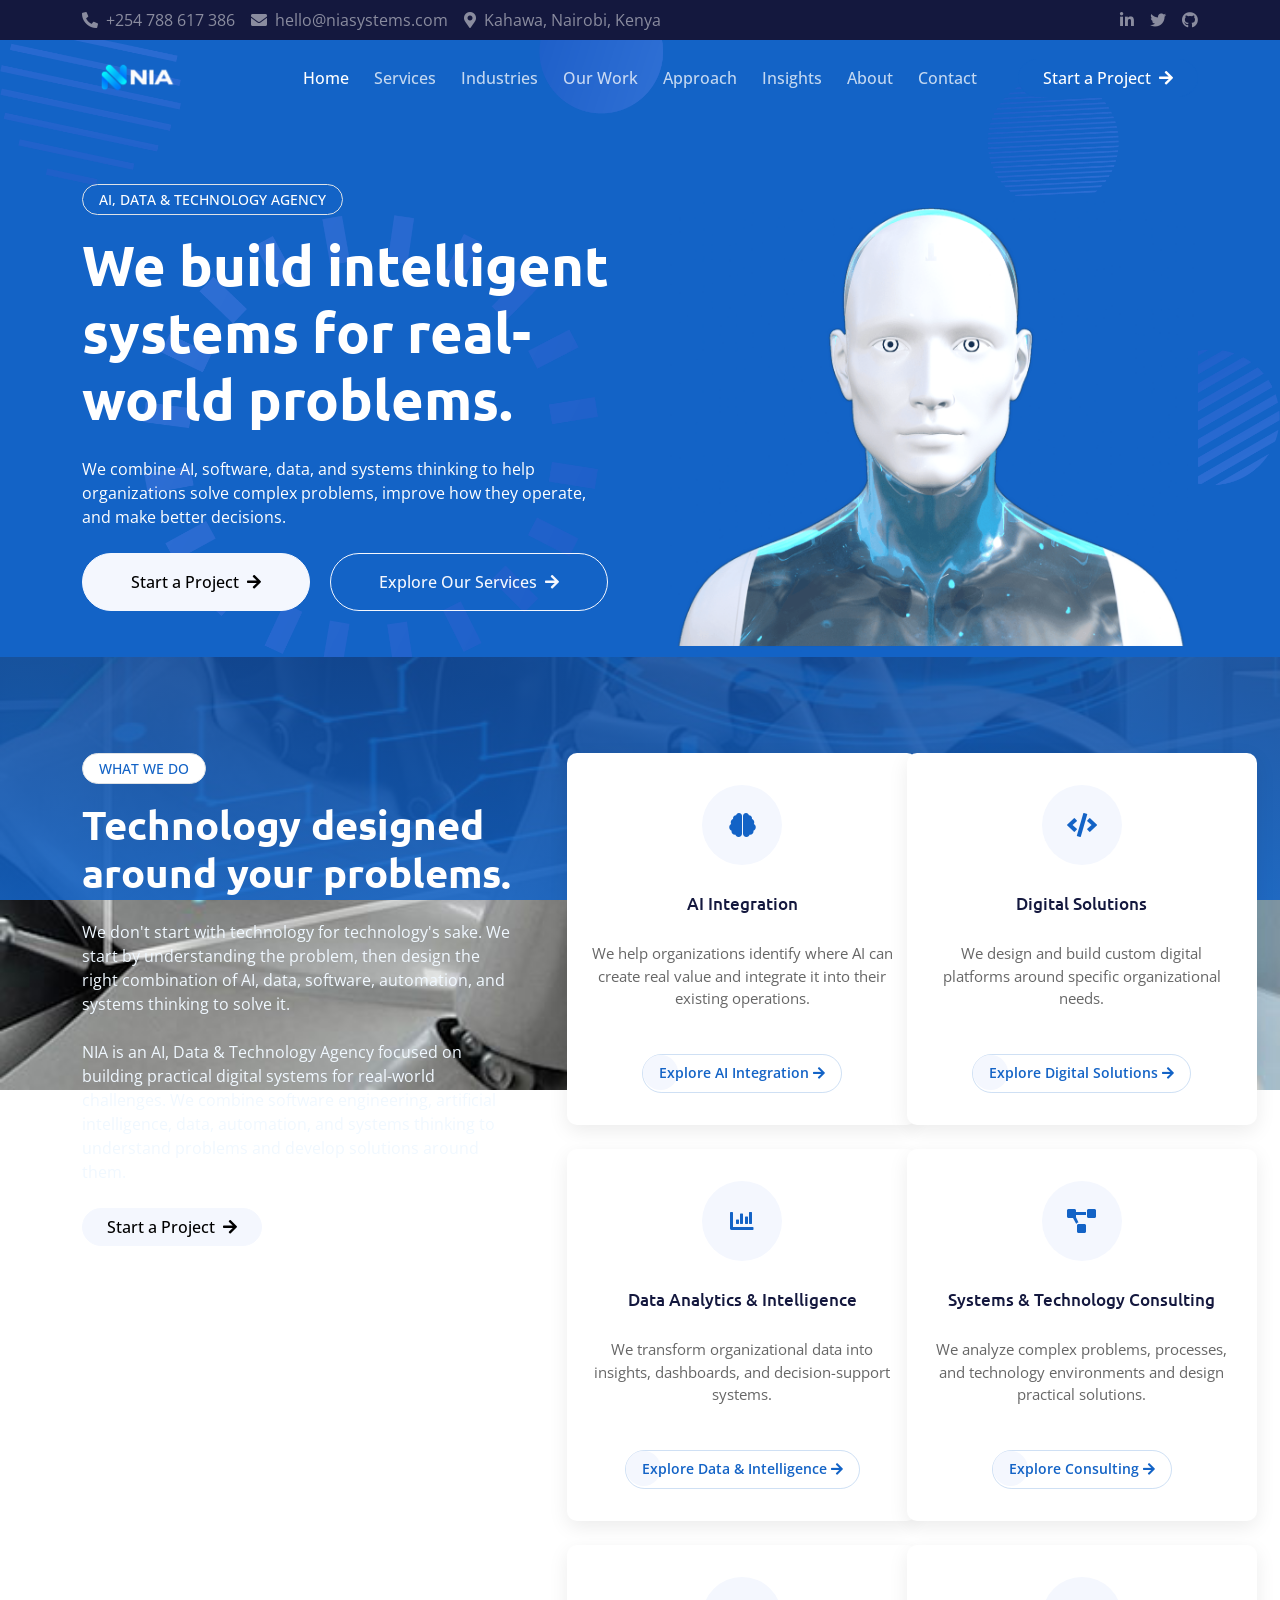
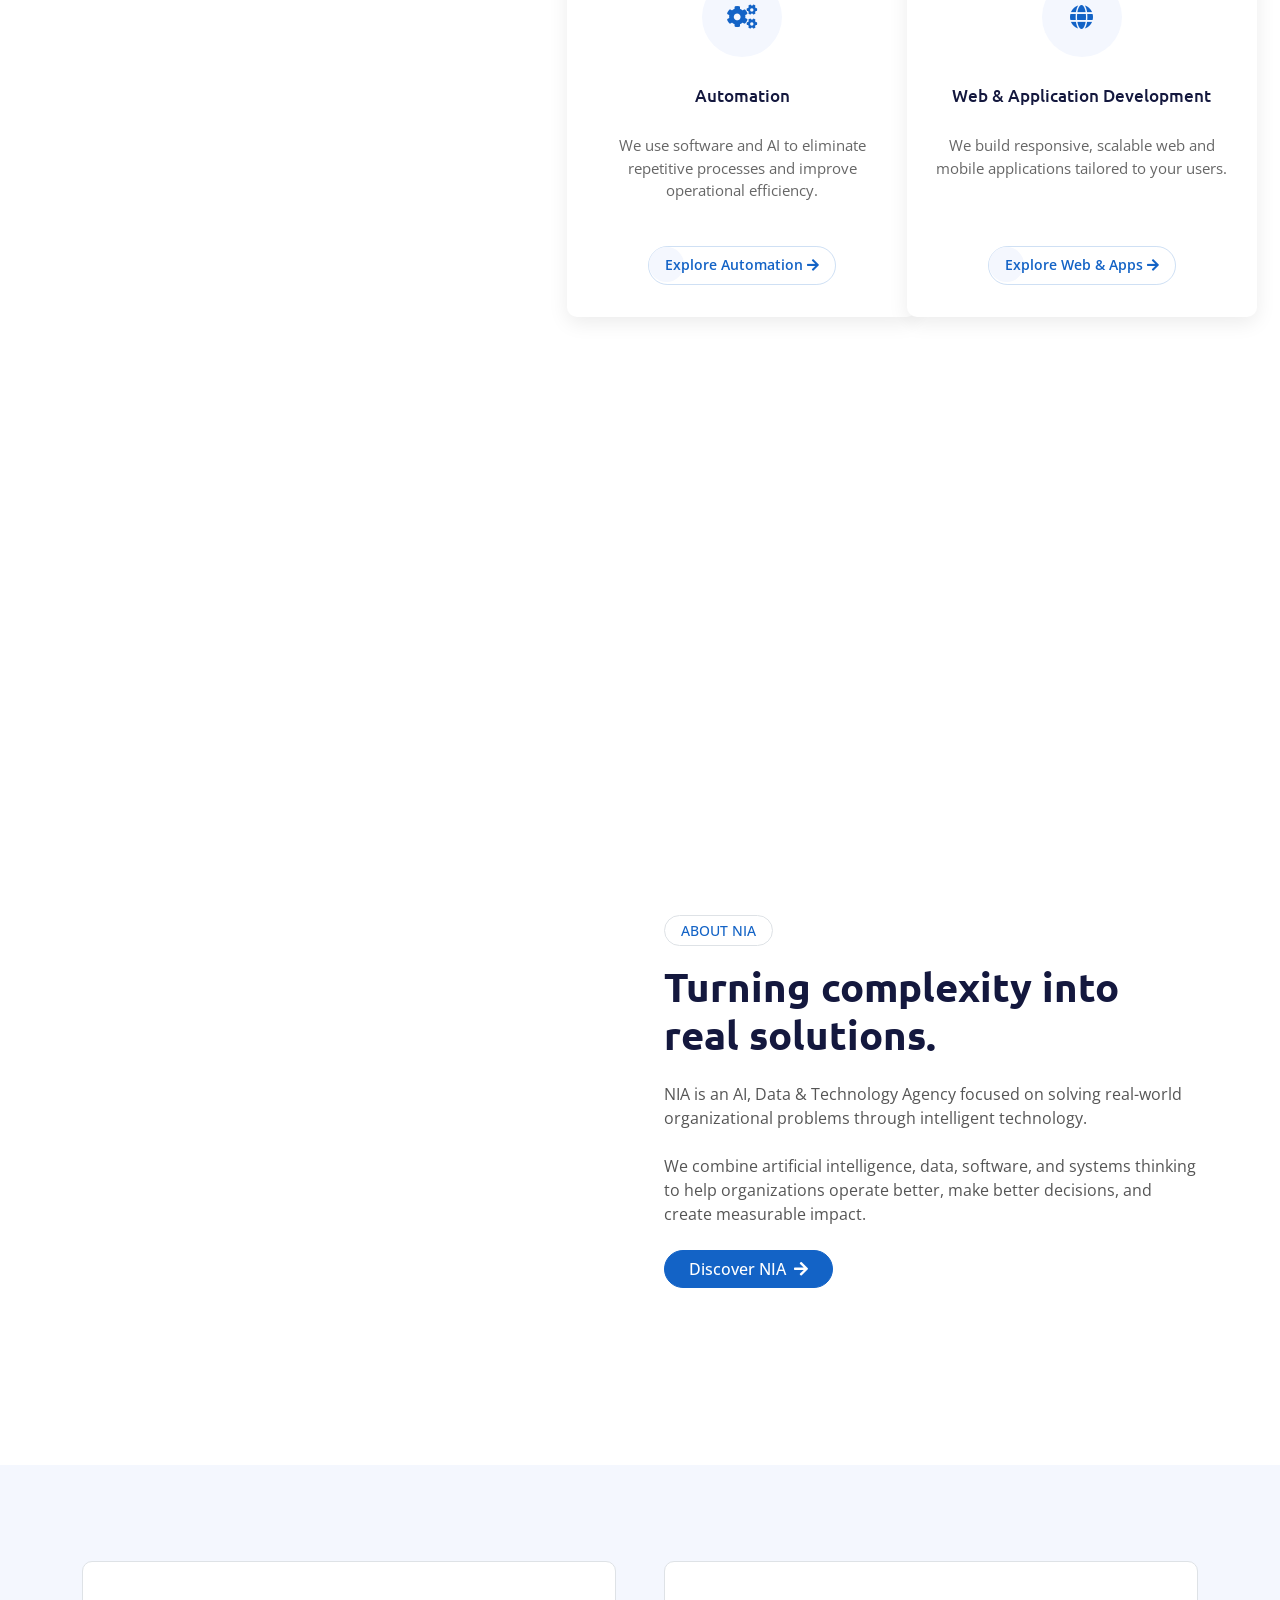
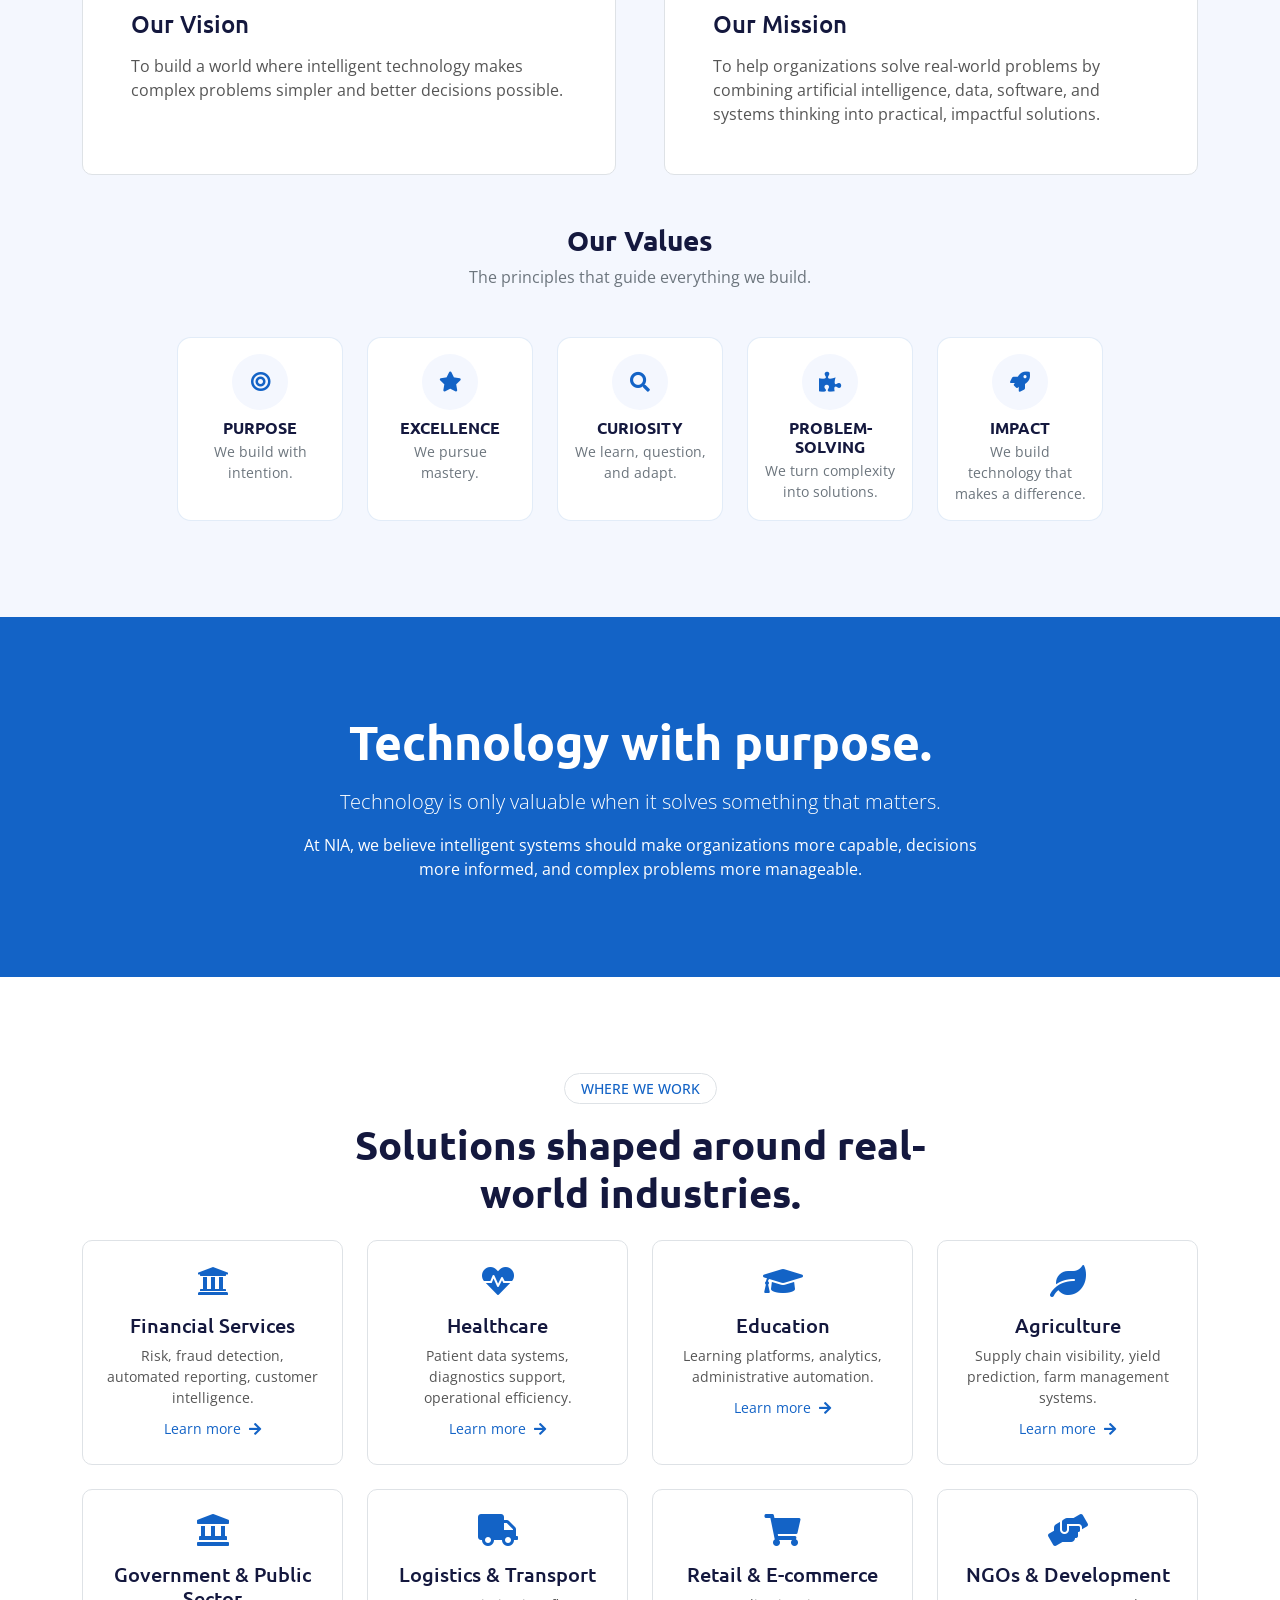
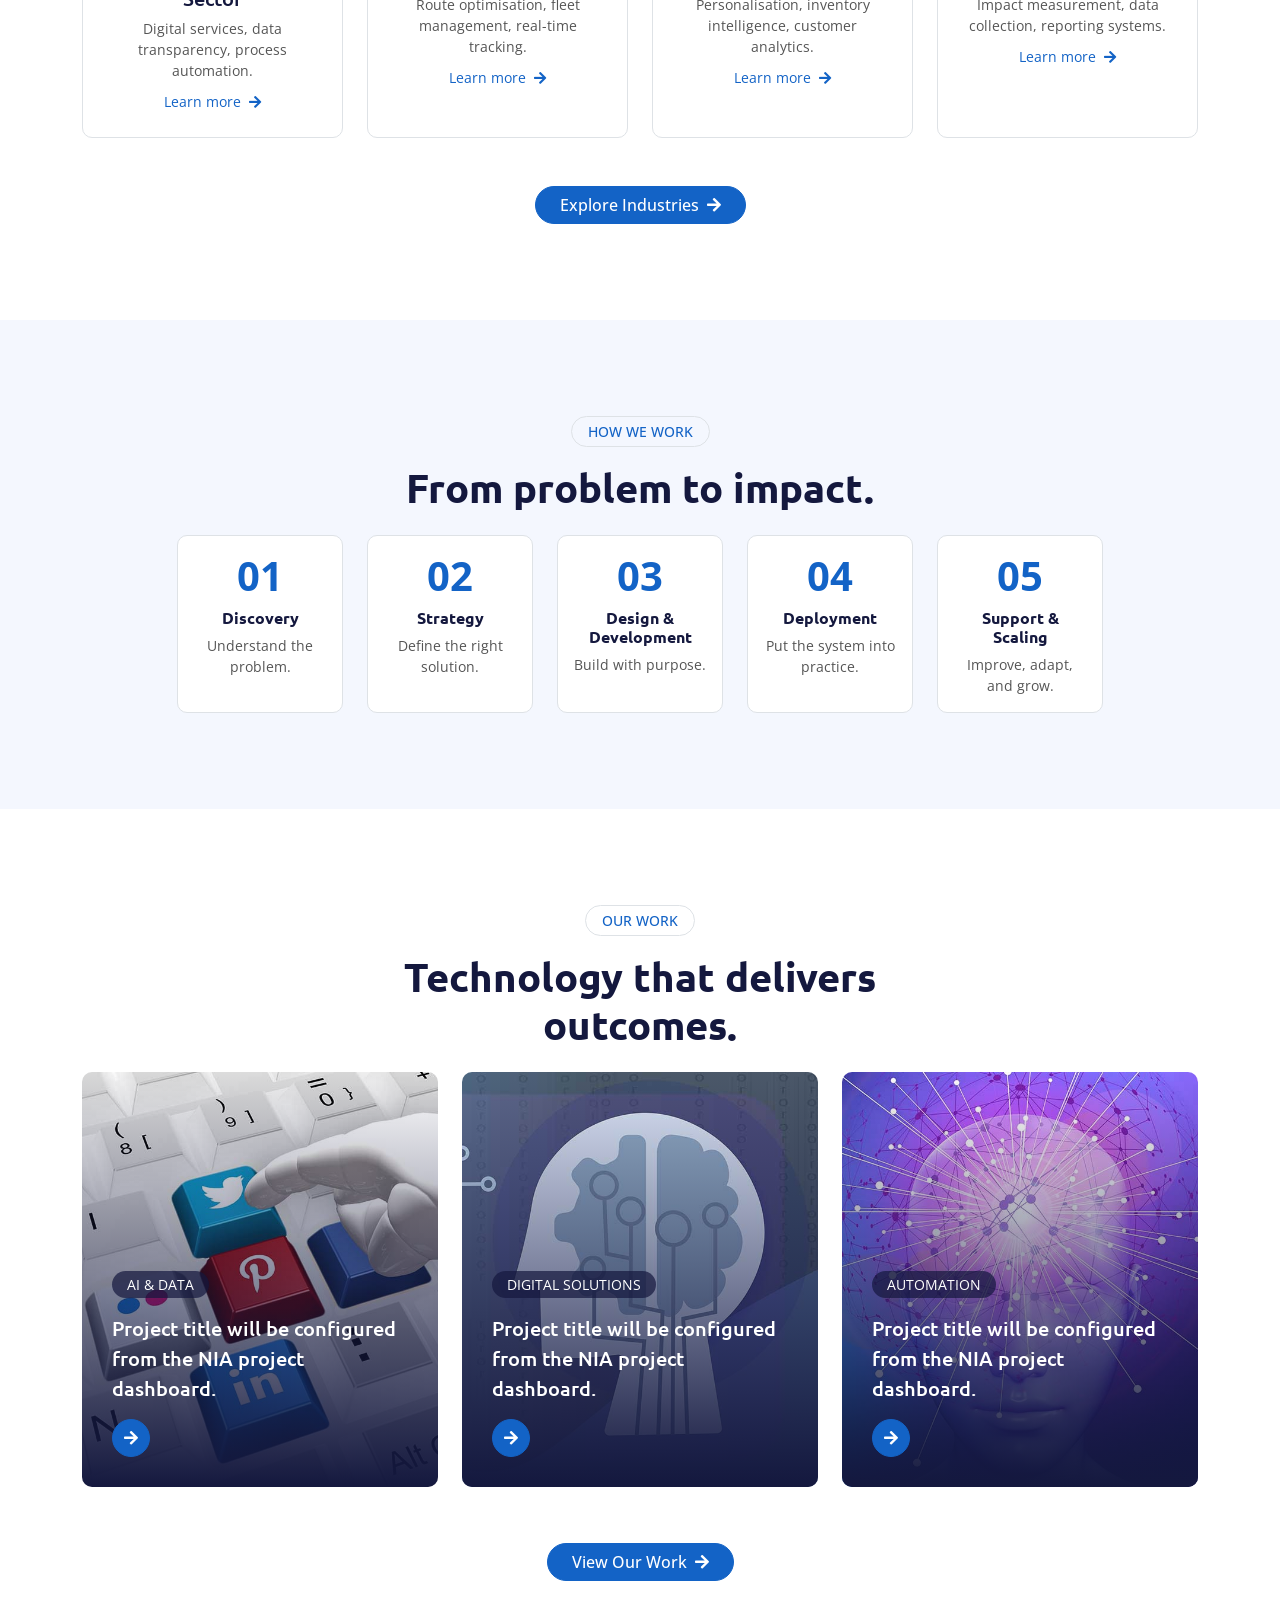
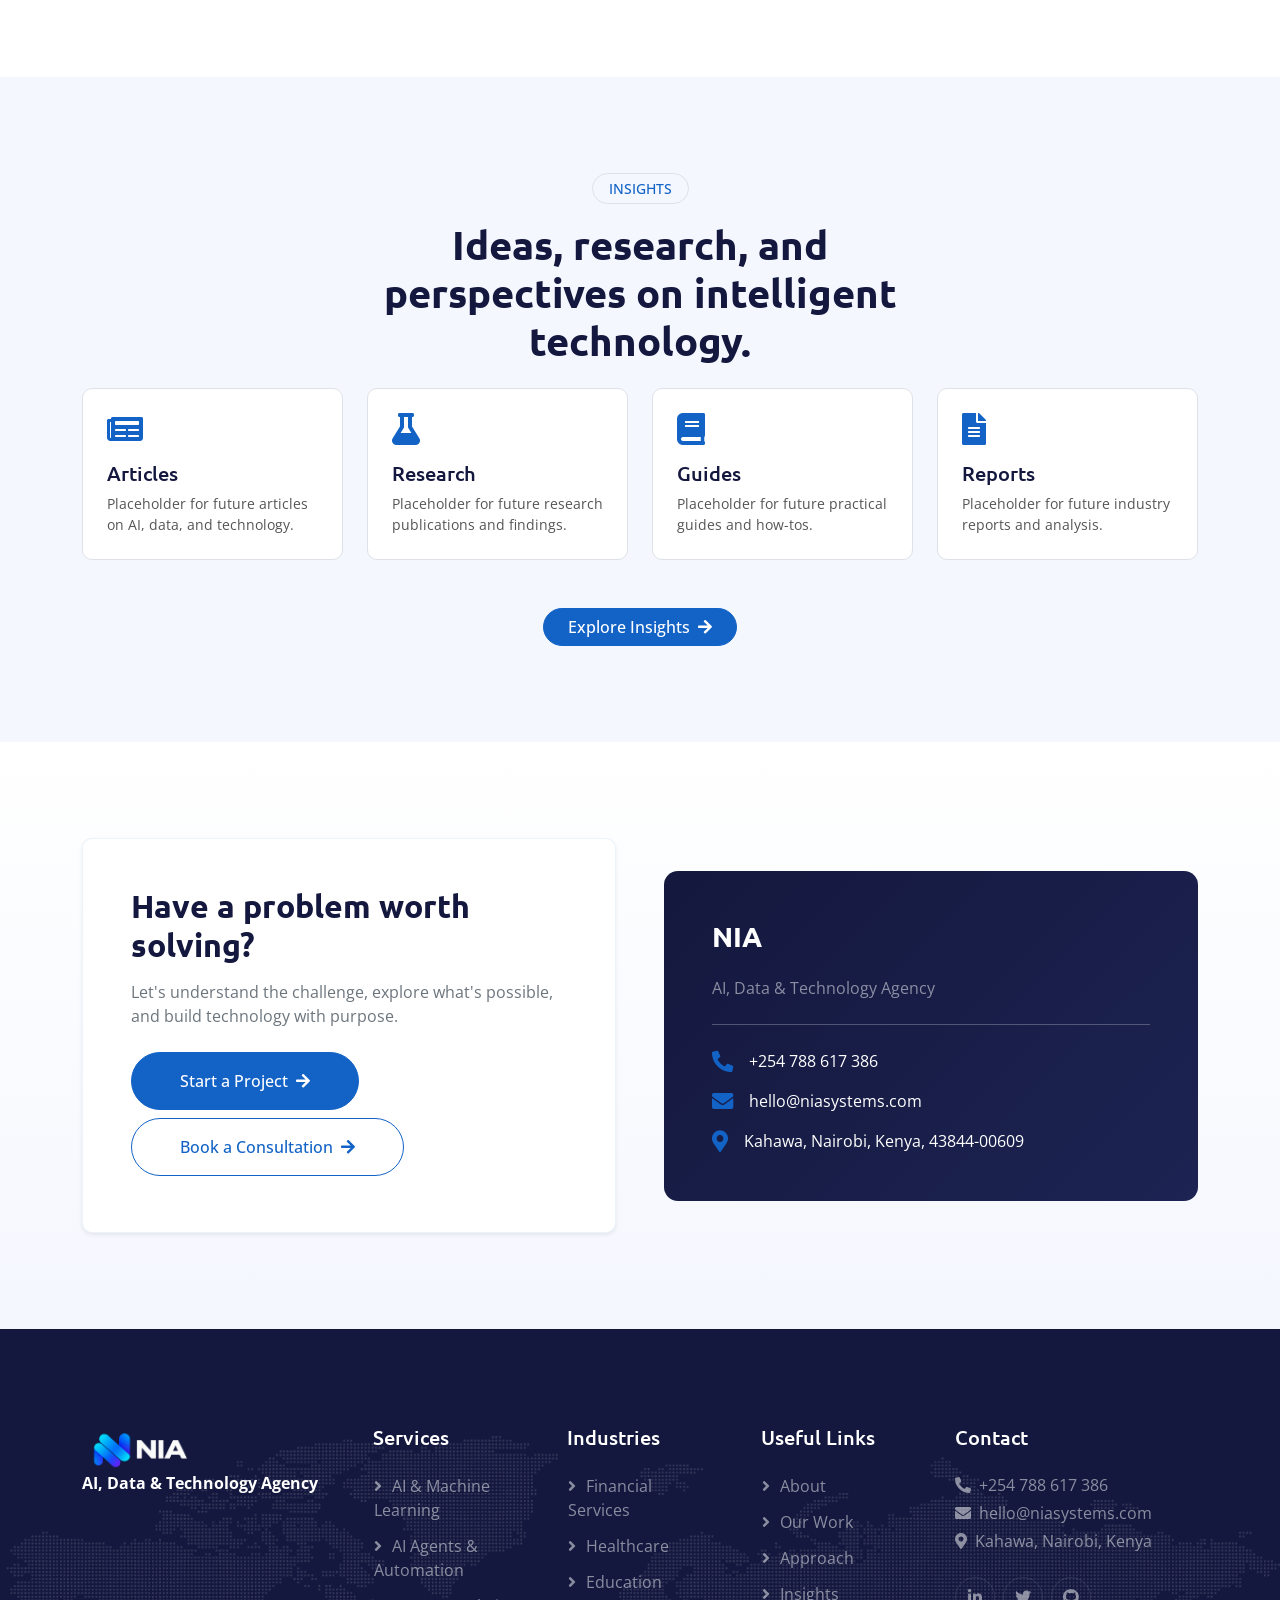
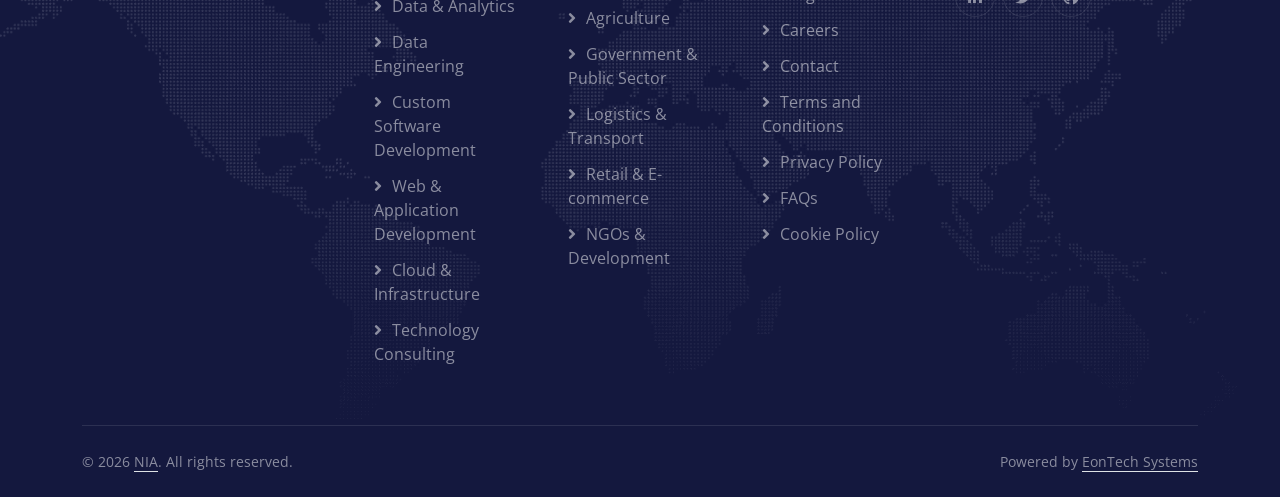
==== commit 3176e098: "Enhance "What We Do" section with new layout and styling, including updated background image, respon" ====
--- a/index.html
+++ b/index.html
@@ -581,15 +581,19 @@
     </div>
     <!-- Hero End -->
 
-    <!-- What We Do Start (moved up, with background image) -->
+    <!-- What We Do Start  -->
     <div
       class="container-fluid py-5 nia-what-we-do"
       id="services"
       style="margin-top: -50px"
     >
       <div class="container py-5 position-relative">
-        <div class="row g-5 align-items-center">
-          <div class="col-lg-5 wow fadeIn" data-wow-delay="0.1s">
+        <div class="row g-5 nia-services-grid">
+          <!-- Left Column: Heading + Copy (aligned to top) -->
+          <div
+            class="col-lg-5 wow fadeIn align-self-start"
+            data-wow-delay="0.1s"
+          >
             <div
               class="btn btn-sm border rounded-pill text-primary px-3 mb-3 bg-white"
             >
@@ -603,27 +607,30 @@
               understanding the problem, then design the right combination of
               AI, data, software, automation, and systems thinking to solve it.
               <br />
-              <br />NIA is an AI, Data & Technology Agency focused on building
-              practical digital systems for real-world challenges. We combine
-              software engineering, artificial intelligence, data, automation,
-              and systems thinking to understand problems and develop solutions
-              around them.
+              <br />NIA is an AI, Data &amp; Technology Agency focused on
+              building practical digital systems for real-world challenges. We
+              combine software engineering, artificial intelligence, data,
+              automation, and systems thinking to understand problems and
+              develop solutions around them.
             </p>
-            <a class="btn btn-light rounded-pill px-4" href="nia-contact.html"
-              >Start a Project <i class="fa fa-arrow-right ms-1"></i
-            ></a>
-          </div>
+            <a class="btn btn-light rounded-pill px-4" href="nia-contact.html">
+              Start a Project <i class="fa fa-arrow-right ms-1"></i>
+            </a>
+          </div>
+
+          <!-- Right Column: 6 Uniform Service Cards -->
           <div class="col-lg-7">
-            <div class="row g-4">
+            <div class="row g-4 nia-services-cards">
+              <!-- Column A: 3 cards -->
               <div class="col-md-6">
-                <div class="row g-4">
+                <div class="row g-4 h-100">
                   <div
-                    class="col-12 wow fadeIn"
+                    class="col-12 wow fadeIn nia-service-col"
                     data-wow-delay="0.1s"
                     id="service-ai"
                   >
                     <div
-                      class="service-item d-flex flex-column justify-content-center text-center rounded bg-white bg-opacity-95"
+                      class="service-item d-flex flex-column text-center rounded bg-white bg-opacity-95 h-100"
                     >
                       <div class="service-icon btn-square">
                         <i class="fa fa-brain fa-2x"></i>
@@ -636,18 +643,20 @@
                       <a
                         class="btn px-3 mt-auto mx-auto"
                         href="nia-services.html#ai-ml"
-                        >Explore AI Integration
-                        <i class="fa fa-arrow-right ms-1"></i
-                      ></a>
+                      >
+                        Explore AI Integration
+                        <i class="fa fa-arrow-right ms-1"></i>
+                      </a>
                     </div>
                   </div>
+
                   <div
-                    class="col-12 wow fadeIn"
+                    class="col-12 wow fadeIn nia-service-col"
                     data-wow-delay="0.3s"
                     id="service-data"
                   >
                     <div
-                      class="service-item d-flex flex-column justify-content-center text-center rounded bg-white bg-opacity-95"
+                      class="service-item d-flex flex-column text-center rounded bg-white bg-opacity-95 h-100"
                     >
                       <div class="service-icon btn-square">
                         <i class="fa fa-chart-bar fa-2x"></i>
@@ -660,18 +669,20 @@
                       <a
                         class="btn px-3 mt-auto mx-auto"
                         href="nia-services.html#data-analytics"
-                        >Explore Data &amp; Intelligence
-                        <i class="fa fa-arrow-right ms-1"></i
-                      ></a>
+                      >
+                        Explore Data &amp; Intelligence
+                        <i class="fa fa-arrow-right ms-1"></i>
+                      </a>
                     </div>
                   </div>
+
                   <div
-                    class="col-12 wow fadeIn"
+                    class="col-12 wow fadeIn nia-service-col"
                     data-wow-delay="0.5s"
                     id="service-automation"
                   >
                     <div
-                      class="service-item d-flex flex-column justify-content-center text-center rounded bg-white bg-opacity-95"
+                      class="service-item d-flex flex-column text-center rounded bg-white bg-opacity-95 h-100"
                     >
                       <div class="service-icon btn-square">
                         <i class="fa fa-cogs fa-2x"></i>
@@ -684,22 +695,25 @@
                       <a
                         class="btn px-3 mt-auto mx-auto"
                         href="nia-services.html#ai-agents"
-                        >Explore Automation
-                        <i class="fa fa-arrow-right ms-1"></i
-                      ></a>
+                      >
+                        Explore Automation
+                        <i class="fa fa-arrow-right ms-1"></i>
+                      </a>
                     </div>
                   </div>
                 </div>
               </div>
-              <div class="col-md-6 pt-md-4">
-                <div class="row g-4">
+
+              <!-- Column B: 3 cards -->
+              <div class="col-md-6">
+                <div class="row g-4 h-100">
                   <div
-                    class="col-12 wow fadeIn"
+                    class="col-12 wow fadeIn nia-service-col"
                     data-wow-delay="0.2s"
                     id="service-custom"
                   >
                     <div
-                      class="service-item d-flex flex-column justify-content-center text-center rounded bg-white bg-opacity-95"
+                      class="service-item d-flex flex-column text-center rounded bg-white bg-opacity-95 h-100"
                     >
                       <div class="service-icon btn-square">
                         <i class="fa fa-code fa-2x"></i>
@@ -712,18 +726,20 @@
                       <a
                         class="btn px-3 mt-auto mx-auto"
                         href="nia-services.html#custom-software"
-                        >Explore Digital Solutions
-                        <i class="fa fa-arrow-right ms-1"></i
-                      ></a>
+                      >
+                        Explore Digital Solutions
+                        <i class="fa fa-arrow-right ms-1"></i>
+                      </a>
                     </div>
                   </div>
+
                   <div
-                    class="col-12 wow fadeIn"
+                    class="col-12 wow fadeIn nia-service-col"
                     data-wow-delay="0.4s"
                     id="service-consulting"
                   >
                     <div
-                      class="service-item d-flex flex-column justify-content-center text-center rounded bg-white bg-opacity-95"
+                      class="service-item d-flex flex-column text-center rounded bg-white bg-opacity-95 h-100"
                     >
                       <div class="service-icon btn-square">
                         <i class="fa fa-project-diagram fa-2x"></i>
@@ -736,18 +752,20 @@
                       <a
                         class="btn px-3 mt-auto mx-auto"
                         href="nia-services.html#consulting"
-                        >Explore Consulting
-                        <i class="fa fa-arrow-right ms-1"></i
-                      ></a>
+                      >
+                        Explore Consulting
+                        <i class="fa fa-arrow-right ms-1"></i>
+                      </a>
                     </div>
                   </div>
+
                   <div
-                    class="col-12 wow fadeIn"
+                    class="col-12 wow fadeIn nia-service-col"
                     data-wow-delay="0.6s"
                     id="service-web"
                   >
                     <div
-                      class="service-item d-flex flex-column justify-content-center text-center rounded bg-white bg-opacity-95"
+                      class="service-item d-flex flex-column text-center rounded bg-white bg-opacity-95 h-100"
                     >
                       <div class="service-icon btn-square">
                         <i class="fa fa-globe fa-2x"></i>
@@ -760,9 +778,10 @@
                       <a
                         class="btn px-3 mt-auto mx-auto"
                         href="nia-services.html#web-app"
-                        >Explore Web &amp; Apps
-                        <i class="fa fa-arrow-right ms-1"></i
-                      ></a>
+                      >
+                        Explore Web &amp; Apps
+                        <i class="fa fa-arrow-right ms-1"></i>
+                      </a>
                     </div>
                   </div>
                 </div>
--- a/css/style.css
+++ b/css/style.css
@@ -482,26 +482,291 @@
     border-color: #FFFFFF;
 }
 
-
-/*** NIA — What We Do Section  ***/
+/* NIA — WHAT WE DO SECTION (Homepage) */
+
+/* Section background */
 .nia-what-we-do {
     position: relative;
     background: linear-gradient(rgba(20, 24, 62, .88), rgba(19, 99, 198, .88)),
-                url(../img/bg-hero.png) center center no-repeat;
+                url(../img/about-img.jpg) center center no-repeat;
     background-size: cover;
     background-attachment: fixed;
 }
 
+/* Grid wrapper: align left column and right grid to the same top line */
+.nia-services-grid {
+    align-items: flex-start !important;
+}
+
+/* Left column stays pinned to top of grid */
+.nia-services-grid > .col-lg-5 {
+    align-self: flex-start;
+}
+
+/* ---------- Right side: 3 x 2 uniform card grid ---------- */
+.nia-services-cards {
+    display: grid;
+    grid-template-columns: repeat(2, minmax(0, 1fr));
+    grid-auto-rows: 1fr;             /* equal-height rows */
+    gap: 1.5rem;
+}
+
+/* Each card column becomes a grid cell that stretches to the row height */
+.nia-services-cards > .col-md-6 {
+    display: flex;
+    flex-direction: column;
+    height: 100%;
+}
+
+/* Inner row of 3 cards stacks vertically within its column */
+.nia-services-cards > .col-md-6 > .row {
+    display: grid;
+    grid-template-rows: repeat(3, 1fr);  /* equal heights for 3 cards */
+    gap: 1.5rem;
+    height: 100%;
+}
+
+/* Individual card wrapper */
+.nia-service-col {
+    display: flex;
+    height: 100%;
+}
+
+/* Base service card */
 .nia-what-we-do .service-item {
-    border-radius: 10px;
+    position: relative;
+    padding: 32px 24px;
+    background: #FFFFFF;
+    border-radius: 12px;
     box-shadow: 0 6px 20px rgba(0, 0, 0, .08);
-}
-
+    transition: transform .35s ease, background-color .35s ease,
+                box-shadow .35s ease;
+    display: flex;
+    flex-direction: column;
+    justify-content: flex-start;
+    width: 350px;
+    height: 100%;
+    min-height: 100%;
+}
+
+/* Icon stays consistent size */
+.nia-what-we-do .service-item .service-icon {
+    margin: 0 auto 18px auto;
+    width: 80px;
+    height: 80px;
+    display: flex;
+    align-items: center;
+    justify-content: center;
+    color: var(--primary);
+    background: var(--light);
+    border-radius: 50%;
+    transition: background-color .35s ease, color .35s ease,
+                transform .35s ease;
+    flex: 0 0 auto;
+}
+
+.nia-what-we-do .service-item .service-icon i {
+    font-size: 1.5rem;
+    transition: color .35s ease;
+}
+
+/* Title: fixed minimum height keeps text baseline aligned */
+.nia-what-we-do .service-item h5 {
+    color: var(--dark);
+    font-size: 1.05rem;
+    line-height: 1.35;
+    min-height: 2.7rem;                /* ~ 2 lines */
+    display: flex;
+    align-items: center;
+    justify-content: center;
+    margin-bottom: 14px;
+    transition: color .35s ease;
+}
+
+/* Description: flexible with a min-height so cards stay equal */
+.nia-what-we-do .service-item p {
+    color: #666;
+    font-size: .92rem;
+    line-height: 1.55;
+    margin-bottom: 20px;
+    min-height: 4.2rem;                /* ~ 3 lines */
+    transition: color .35s ease;
+}
+
+/* Card CTA button */
+.nia-what-we-do .service-item a.btn {
+    position: relative;
+    display: inline-flex;
+    align-items: center;
+    justify-content: center;
+    margin-top: auto;
+    padding: 8px 20px;
+    color: var(--primary);
+    background: transparent;
+    border: 1px solid rgba(19, 99, 198, .2);
+    border-radius: 50px;
+    font-weight: 600;
+    font-size: .85rem;
+    transition: background-color .35s ease, color .35s ease,
+                border-color .35s ease, transform .25s ease;
+    align-self: center;
+    white-space: nowrap;
+}
+
+.nia-what-we-do .service-item a.btn:hover {
+    background: var(--primary);
+    color: #fff;
+    border-color: var(--primary);
+    transform: translateX(3px);
+}
+
+/* Hover: elevate card, invert colors */
 .nia-what-we-do .service-item:hover {
+    transform: translateY(-6px);
     background: var(--primary);
-    transform: translateY(-4px);
-}
-
+    box-shadow: 0 18px 40px rgba(19, 99, 198, .28);
+}
+
+.nia-what-we-do .service-item:hover .service-icon {
+    background: #ffffff;
+    transform: scale(1.05);
+}
+
+.nia-what-we-do .service-item:hover h5,
+.nia-what-we-do .service-item:hover p {
+    color: #ffffff;
+}
+
+.nia-what-we-do .service-item:hover a.btn {
+    background: #ffffff;
+    color: var(--primary);
+    border-color: #ffffff;
+}
+
+   /* RESPONSIVE — Tablet (768–991px) */
+
+@media (max-width: 991.98px) {
+    .nia-what-we-do {
+        background-attachment: scroll;   /* improve mobile performance */
+    }
+
+    .nia-services-cards {
+        gap: 1.25rem;
+    }
+
+    .nia-what-we-do .service-item {
+        padding: 28px 22px;
+    }
+
+    .nia-what-we-do .service-item .service-icon {
+        width: 72px;
+        height: 72px;
+    }
+
+    .nia-what-we-do .service-item .service-icon i {
+        font-size: 1.35rem;
+    }
+
+    .nia-what-we-do .service-item h5 {
+        font-size: 1rem;
+        min-height: 2.5rem;
+    }
+
+    .nia-what-we-do .service-item p {
+        font-size: .88rem;
+        min-height: 4rem;
+    }
+}
+
+/* ============================================================
+   RESPONSIVE — Mobile (≤767px)
+   Single column, more compact, still uniform heights
+   ============================================================ */
+@media (max-width: 767.98px) {
+    .nia-services-cards {
+        grid-template-columns: 1fr;
+        gap: 1rem;
+    }
+
+    .nia-services-cards > .col-md-6 > .row {
+        grid-template-rows: none;         /* let each card auto-size */
+        gap: 1rem;
+    }
+
+    .nia-service-col {
+        height: auto;
+    }
+
+    .nia-what-we-do .service-item {
+        padding: 24px 20px;
+        min-height: auto;
+    }
+
+    .nia-what-we-do .service-item .service-icon {
+        width: 64px;
+        height: 64px;
+        margin-bottom: 14px;
+    }
+
+    .nia-what-we-do .service-item .service-icon i {
+        font-size: 1.2rem;
+    }
+
+    .nia-what-we-do .service-item h5 {
+        font-size: .98rem;
+        min-height: auto;
+        margin-bottom: 10px;
+    }
+
+    .nia-what-we-do .service-item p {
+        font-size: .88rem;
+        min-height: auto;
+        margin-bottom: 16px;
+    }
+
+    .nia-what-we-do .service-item a.btn {
+        font-size: .82rem;
+        padding: 8px 18px;
+    }
+}
+
+/* ============================================================
+   RESPONSIVE — Small phones (≤419px)
+   ============================================================ */
+@media (max-width: 419.98px) {
+    .nia-what-we-do .service-item {
+        padding: 20px 16px;
+    }
+
+    .nia-what-we-do .service-item .service-icon {
+        width: 56px;
+        height: 56px;
+    }
+
+    .nia-what-we-do .service-item .service-icon i {
+        font-size: 1.1rem;
+    }
+
+    .nia-what-we-do .service-item h5 {
+        font-size: .92rem;
+    }
+
+    .nia-what-we-do .service-item p {
+        font-size: .84rem;
+    }
+}
+
+/* ============================================================
+   Reduced Motion — disable transitions
+   ============================================================ */
+@media (prefers-reduced-motion: reduce) {
+    .nia-what-we-do .service-item,
+    .nia-what-we-do .service-item .service-icon,
+    .nia-what-we-do .service-item a.btn {
+        transition: none !important;
+        transform: none !important;
+    }
+}
 
 /*** NIA — Fixed Background Parallax Section ***/
 .nia-parallax-section {
@@ -685,6 +950,10 @@
 
     #start-btn{
         margin: 10px 0;
+       
+    }
+    #work-start-btn{
+ margin-top: 20px !important;
     }
 }
 
